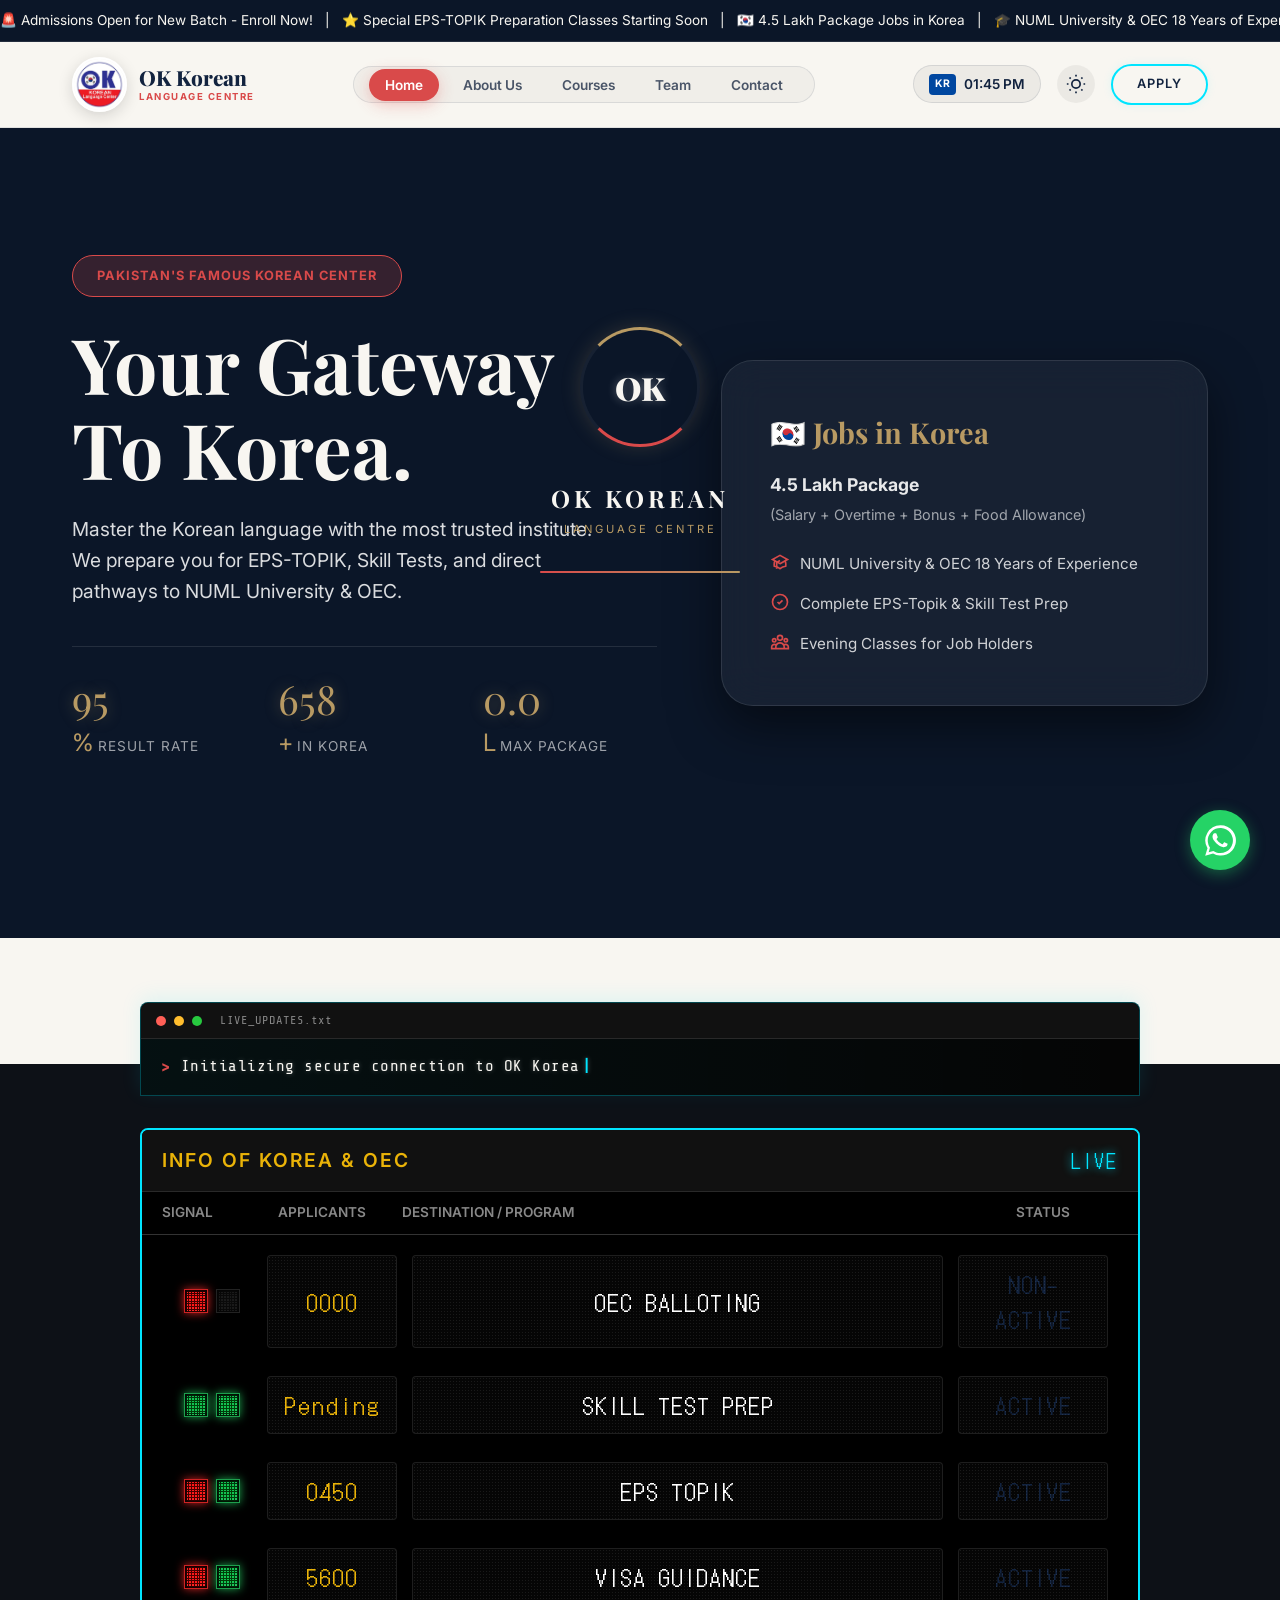
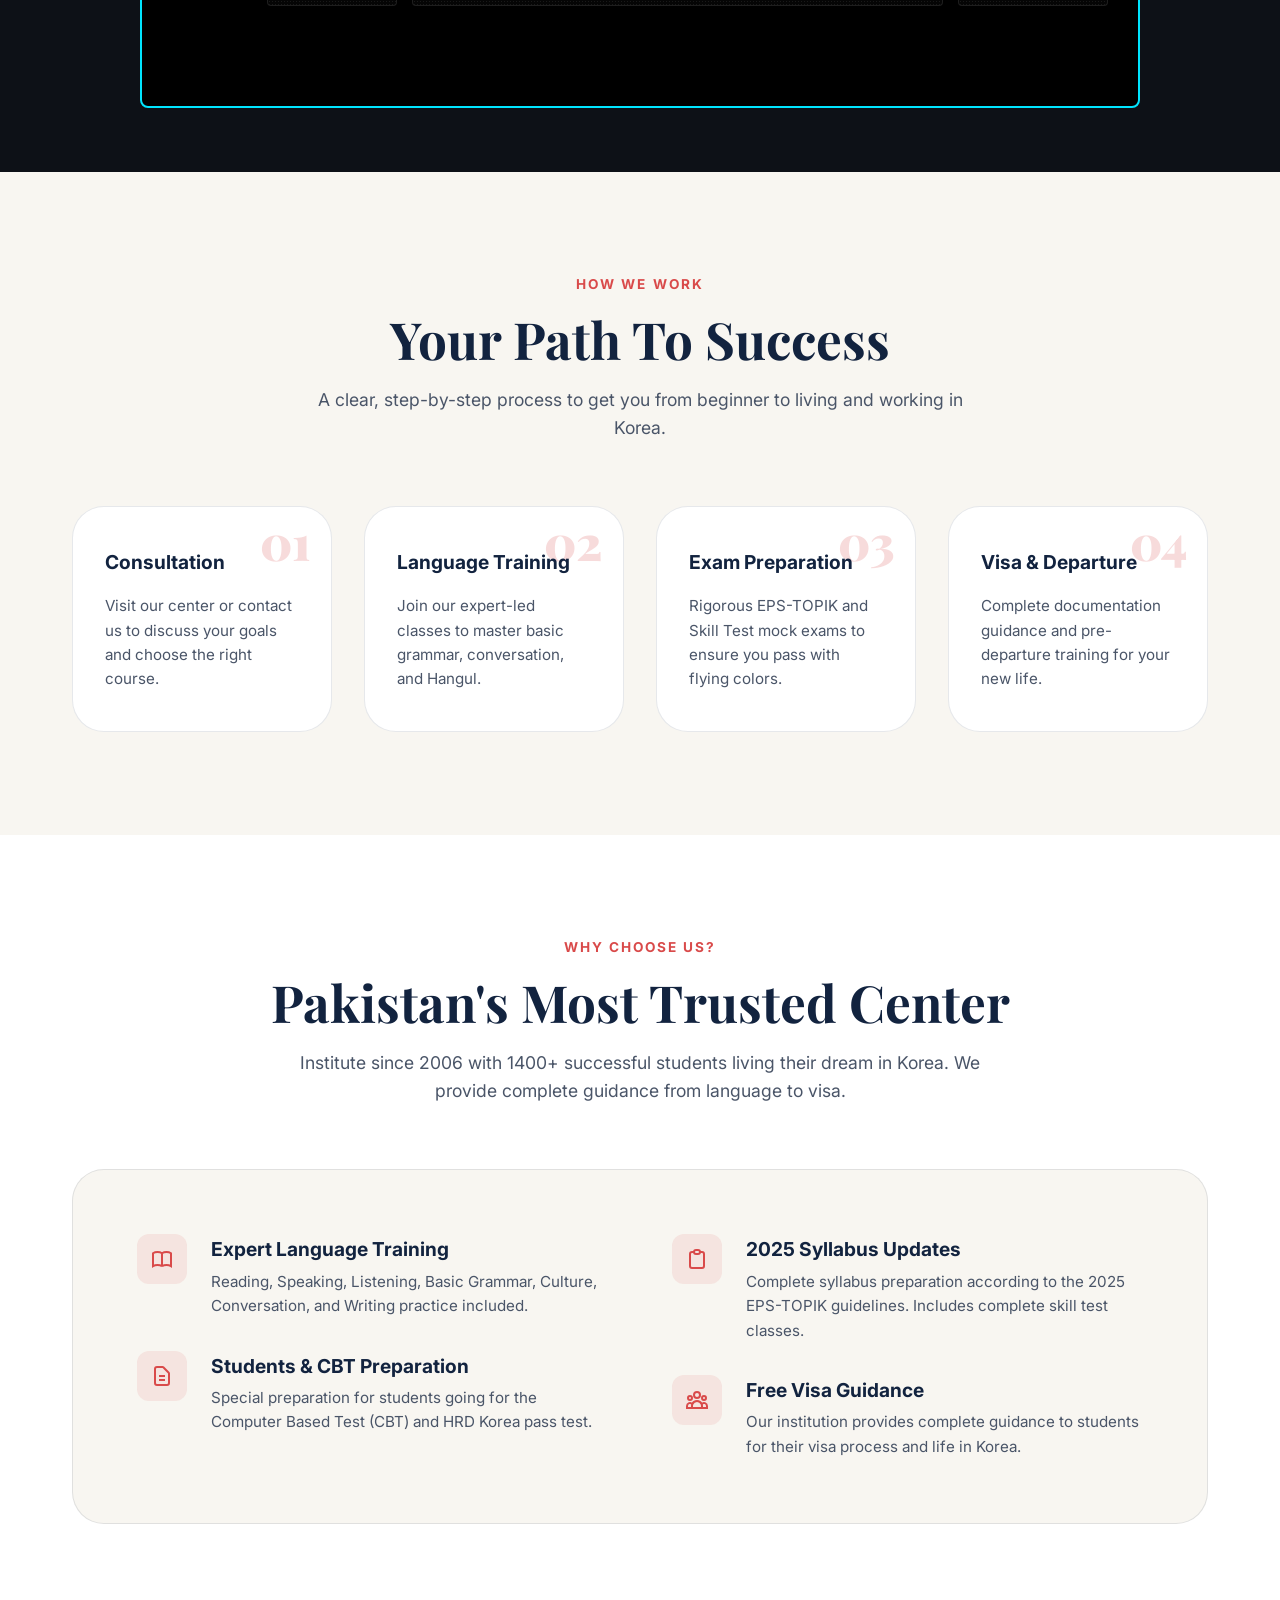
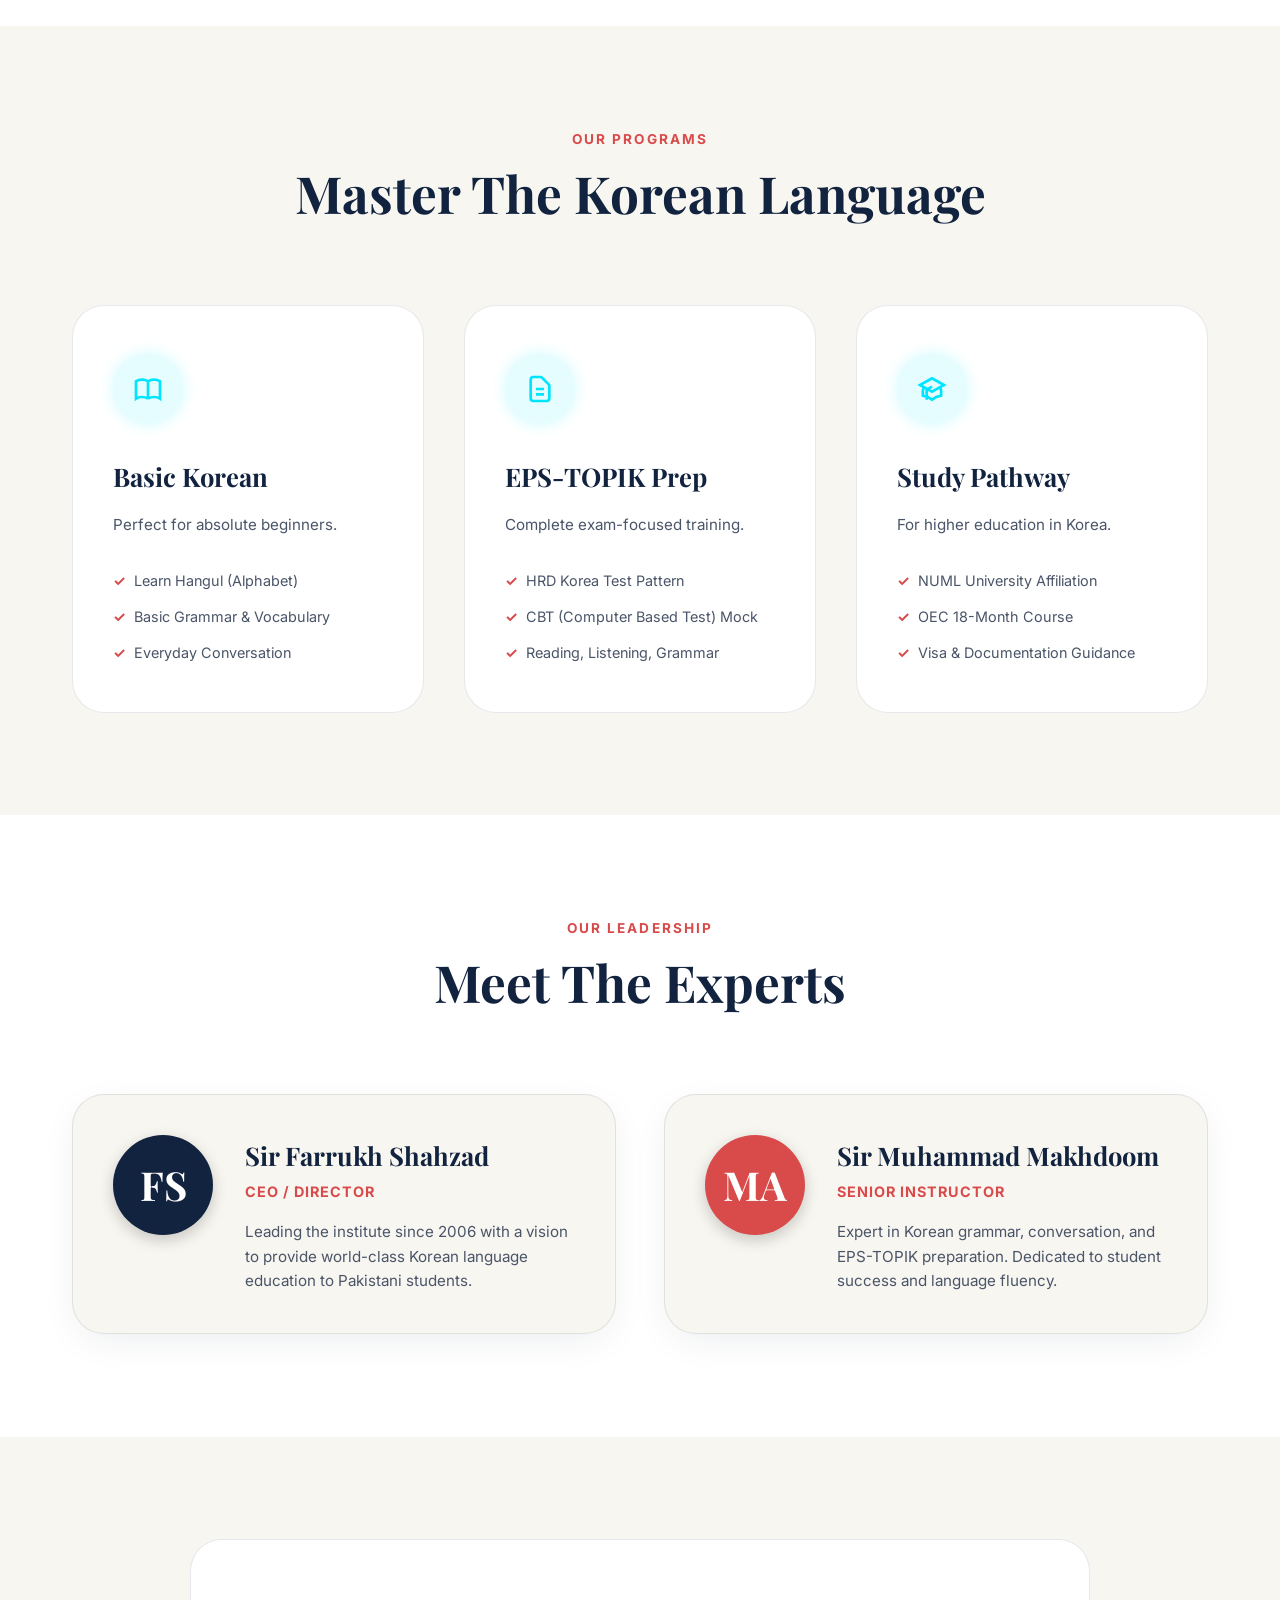
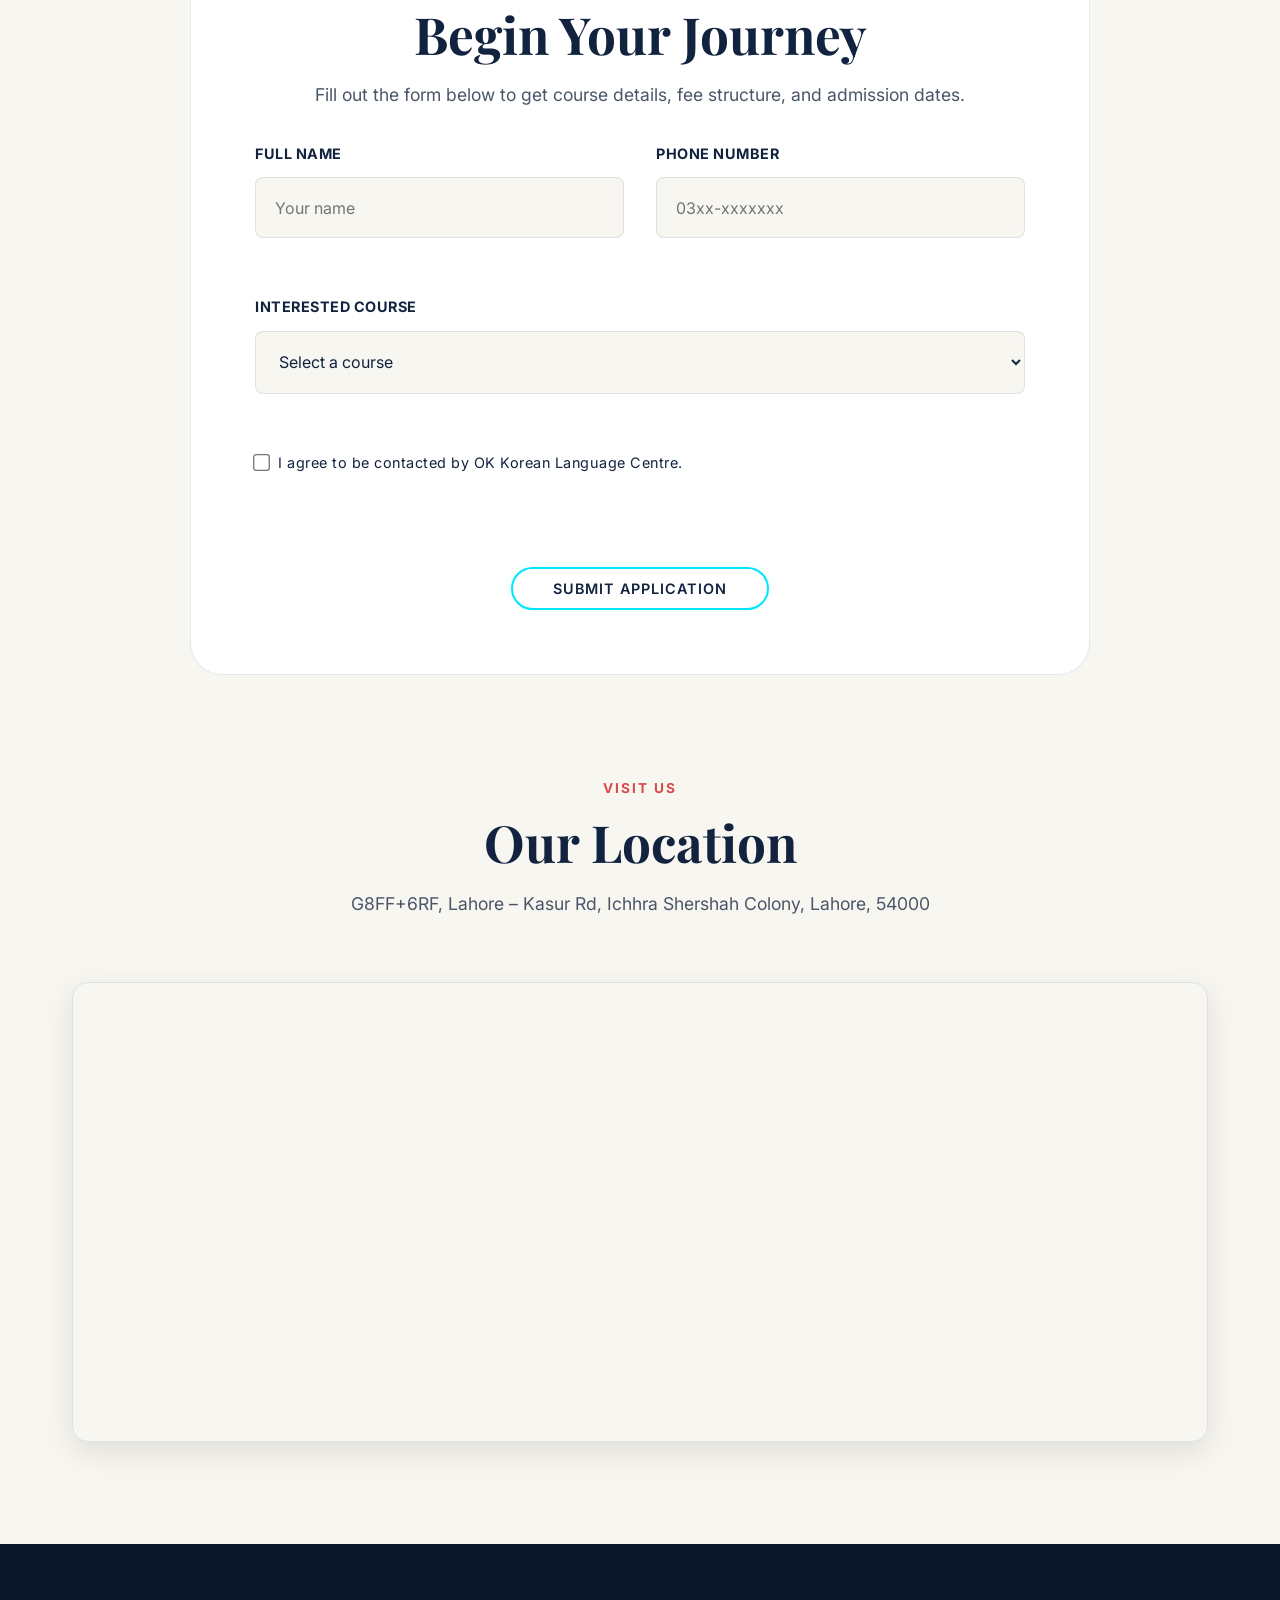
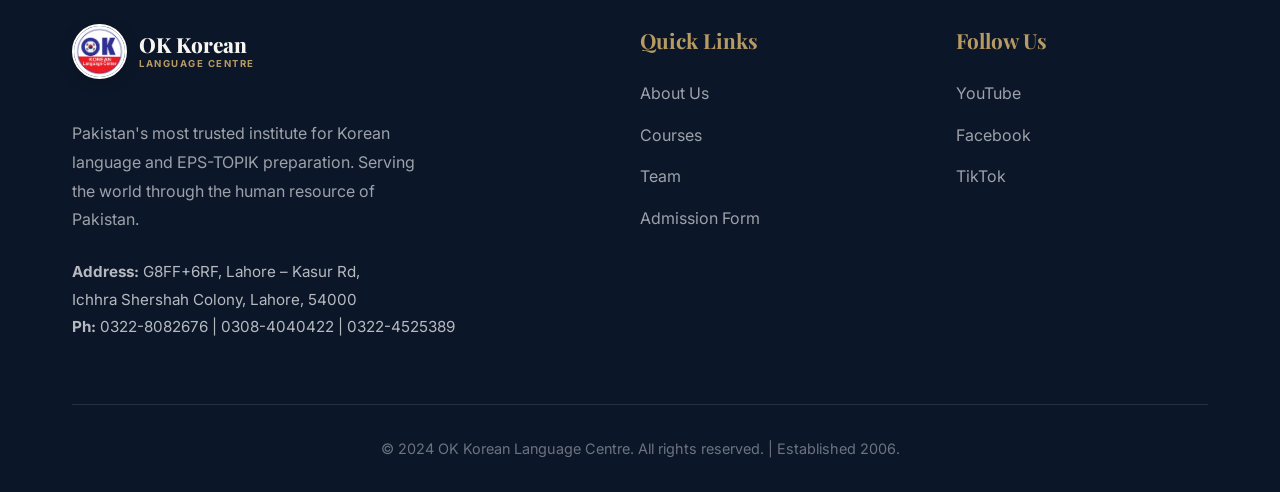
==== index.html @ dec1ce6c "Add files via upload" ====
<!DOCTYPE html>
<html lang="en" data-theme="light">
<head>
<!-- Google tag (gtag.js) -->
<script async src="https://www.googletagmanager.com/gtag/js?id=G-Z26WNBM3F0"></script>
<script>
  window.dataLayer = window.dataLayer || [];
  function gtag(){dataLayer.push(arguments);}
  gtag('js', new Date());

  gtag('config', 'G-Z26WNBM3F0');
</script>

    <meta name="viewport" content="width=device-width, initial-scale=1.0">
    <title>OK Korean Language Centre | Pakistan's Famous Korean Language Center</title>
    
    <!-- Favicon -->
    <link rel="icon" type="image/png" href="logo - Copy.png">
    
    <link rel="preconnect" href="https://fonts.googleapis.com">
    <link rel="preconnect" href="https://fonts.gstatic.com" crossorigin>
    <link href="https://fonts.googleapis.com/css2?family=Playfair+Display:ital,wght@0,400;0,600;0,700;1,400&family=Inter:wght@300;400;500;600;800&family=Share+Tech+Mono&family=DotGothic16&display=swap" rel="stylesheet">
    <link rel="stylesheet" href="style.css">
    
    <!-- Custom CSS for the Airport Board & Typewriter -->
    <style>
        /* =========================================
           RGB COLOR CHANGING BORDER ANIMATION
           ========================================= */
        @keyframes rgbBorder {
            0% { border-color: #ff2a2a; box-shadow: 0 0 15px rgba(255, 42, 42, 0.4), inset 0 0 15px rgba(255, 42, 42, 0.1); }
            33% { border-color: #00e5ff; box-shadow: 0 0 15px rgba(0, 229, 255, 0.4), inset 0 0 15px rgba(0, 229, 255, 0.1); }
            66% { border-color: #22c55e; box-shadow: 0 0 15px rgba(34, 197, 94, 0.4), inset 0 0 15px rgba(34, 197, 94, 0.1); }
            100% { border-color: #ff2a2a; box-shadow: 0 0 15px rgba(255, 42, 42, 0.4), inset 0 0 15px rgba(255, 42, 42, 0.1); }
        }

        .airport-board-wrapper {
            background-color: #0d1117;
            padding: 4rem 1rem; 
            display: flex;
            justify-content: center;
            align-items: center;
        }

        .status-board {
            background: #000000; 
            border: 2px solid #00e5ff; 
            animation: rgbBorder 4s linear infinite; 
            border-radius: 8px;
            width: 100%;
            max-width: 1000px; 
            overflow: hidden;
            position: relative;
            padding-bottom: 10px;
        }

        .board-header {
            background: #111;
            padding: 15px 20px;
            border-bottom: 1px solid rgba(255, 255, 255, 0.1);
            display: flex;
            justify-content: space-between;
            align-items: center;
            font-family: 'Inter', sans-serif;
            color: #ccc;
            letter-spacing: 2px;
            text-transform: uppercase;
        }

        .board-header h1 {
            font-size: 1.2rem;
            margin: 0;
            font-weight: 600;
            color: #eab308;
        }

        .dot-matrix-header {
            font-family: 'DotGothic16', sans-serif;
            font-size: 1.2rem;
            color: var(--neon-blue);
            text-shadow: 0 0 8px var(--neon-blue);
        }

        /* Columns Layout */
        .board-grid, .data-row {
            display: grid;
            grid-template-columns: 80px 130px 1fr 150px;
            gap: 15px;
            padding: 10px 20px;
            align-items: center;
        }

        .board-grid {
            color: #888;
            font-family: 'Inter', sans-serif;
            font-size: 0.85rem;
            font-weight: 600;
            text-transform: uppercase;
            border-bottom: 1px solid rgba(255, 255, 255, 0.2);
            padding-bottom: 10px;
            padding-top: 10px;
        }

        .board-grid div:nth-child(2), .board-grid div:nth-child(4) {
            text-align: center; 
        }

        .board-body {
            display: flex;
            flex-direction: column;
            gap: 8px;
            padding-top: 10px;
            padding-bottom: 80px; 
        }

        .data-row {
            font-family: 'DotGothic16', sans-serif;
            font-size: 1.4rem;
            margin: 0 10px;
        }

        .box {
            background-color: #050505; 
            border: 1px solid rgba(255, 255, 255, 0.1);
            border-radius: 4px;
            padding: 10px 12px;
            height: 100%;
            display: flex;
            align-items: center;
            justify-content: center; 
            position: relative;
            overflow: hidden;
            transition: all 0.3s ease;
        }

        .box:hover {
            border-color: rgba(255, 255, 255, 0.4);
        }

        .box::before {
            content: '';
            position: absolute;
            top: 0; left: 0; right: 0; bottom: 0;
            background-image: radial-gradient(circle, rgba(255,255,255,0.08) 1px, transparent 1px);
            background-size: 3px 3px;
            pointer-events: none;
            z-index: 1;
        }

        .number-col { color: #eab308; letter-spacing: 2px; z-index: 2; text-align: center; }
        .dest-col { color: #ffffff; letter-spacing: 1px; z-index: 2; white-space: nowrap; text-align: center; }
        .status-col { letter-spacing: 1px; z-index: 2; text-align: center; }

        /* UPDATED: FONT NORMAL, NO SHADOW */
        .status-active { 
            animation: activeColorCycle 3s infinite; 
            text-shadow: none !important; /* Blur khatam */
            font-weight: 400 !important; /* Non-bold */
        }
        .status-non-active { 
            animation: nonActiveColorCycle 3s infinite; 
            text-shadow: none !important; /* Blur khatam */
            font-weight: 400 !important; /* Non-bold */
        }

        @keyframes activeColorCycle {
            0%, 100% { color: #eab308; } /* Yellow */
            50% { color: #22c55e; }      /* Green */
        }

        @keyframes nonActiveColorCycle {
            0%, 100% { color: #ef4444; } /* Red */
            50% { color: #ffffff; }      /* White */
        }
        /* ========================================= */

        /* =========================================
           UPDATED: 12x12 SQUARE FAST LED
           ========================================= */
        .led-indicator {
            display: flex;
            gap: 8px; 
            align-items: center;
            justify-content: center; 
        }

        .matrix-led {
            width: 24px; /* Chota Size */
            height: 24px;
            border-radius: 0px; /* Perfect Square */
            background-color: #0a0a0a;
            border: 1px solid #222;
            
            /* 12x12 Grid */
            display: grid;
            grid-template-columns: repeat(12, 1fr);
            grid-template-rows: repeat(12, 1fr);
            
            padding: 2px; /* Kam padding taake dots fit hon */
            gap: 1px;     /* Bareek gap */
            
            box-shadow: inset 0 0 5px rgba(0,0,0,1);
            position: relative;
            overflow: hidden;
        }

        /* Dots Base */
        .matrix-led .dot {
            width: 100%;
            height: 100%;
            border-radius: 0px; /* Square Dots */
            background-color: #111;
            transition: background-color 0.3s ease, box-shadow 0.3s ease;
        }

        /* Red Glow - Border Hamesha Solid Rahega */
        .matrix-led.red-glow .dot {
            background-color: #ff2a2a;
            animation: dotSquare 3s infinite steps(1);
        }
        .matrix-led.red-glow {
            border-color: rgba(255,42,42,0.8) !important;
            box-shadow: inset 0 0 3px rgba(0,0,0,1), 0 0 10px rgba(255,42,42,0.8) !important;
        }

        /* Green Glow - Border Hamesha Solid Rahega */
        .matrix-led.green-glow .dot {
            background-color: #22c55e;
            animation: dotSquare 3s infinite steps(1);
        }
        .matrix-led.green-glow {
            border-color: rgba(34,197,94,0.8) !important;
            box-shadow: inset 0 0 3px rgba(0,0,0,1), 0 0 10px rgba(34,197,94,0.8) !important;
        }

        /* Off State */
        .matrix-led.off .dot {
            background-color: #1a1a1a;
        }
        .matrix-led.off {
            border-color: #222;
            box-shadow: inset 0 0 5px rgba(0,0,0,1);
        }

        /* =========================================
           NEW ANIMATIONS FOR SPECIFIC ROWS
           ========================================= */

        /* 1. Dono LEDs Fade In/Out (Skill Test) - Slow Speed */
        .led-fade-both .matrix-led .dot {
            animation: fadeDotOnly 2.5s infinite ease-in-out; 
        }

        @keyframes fadeDotOnly {
            0%, 100% { background-color: #22c55e; box-shadow: 0 0 4px #22c55e; opacity: 1; }
            50% { background-color: #111; box-shadow: none; opacity: 0.1; } 
        }

        /* 2. Left Red, Right Green Alternate (EPS & Visa) - Slow Speed */
        .led-alternate-red-green .matrix-led:nth-child(1) .dot {
            animation: alternateDotRedOnly 5s infinite; 
        }

        .led-alternate-red-green .matrix-led:nth-child(2) .dot {
            animation: alternateDotGreenOnly 5s infinite 2s; 
        }

        /* Keyframes for Dots Only */
        @keyframes alternateDotRedOnly {
            0%, 49% { background-color: #ff2a2a; box-shadow: 0 0 4px #ff2a2a; opacity: 1; }
            50%, 100% { background-color: #111; box-shadow: none; opacity: 0.1; }
        }

        @keyframes alternateDotGreenOnly {
            0%, 49% { background-color: #22c55e; box-shadow: 0 0 4px #22c55e; opacity: 1; }
            50%, 100% { background-color: #111; box-shadow: none; opacity: 0.1; }
        }

        /* Keyframes for standard blink */
        @keyframes dotSquare {
            0%, 100% { opacity: 1; }
            50% { opacity: 0.1; }
        }

        /* =========================================
           NEW: TYPEWRITER NOTICE BOARD STYLES (FIXED CURSOR)
           ========================================= */
        .typewriter-notice-wrapper {
            max-width: 1000px;
            margin: 0 auto;
            margin-top: 4rem; 
            margin-bottom: -2rem; 
            background: #050505;
            border: 1px solid rgba(0, 229, 255, 0.3);
            border-radius: 8px 8px 0 0;
            box-shadow: 0 -5px 20px rgba(0, 229, 255, 0.1);
            font-family: 'Share Tech Mono', monospace;
            position: relative;
            z-index: 11;
            width: 90%; 
        }

        .terminal-header {
            background: #111;
            padding: 8px 15px;
            border-bottom: 1px solid rgba(255, 255, 255, 0.1);
            display: flex;
            align-items: center;
            gap: 8px;
            border-radius: 8px 8px 0 0;
        }

        .dot {
            width: 10px; height: 10px;
            border-radius: 50%;
        }
        .dot.red { background: #ff5f56; }
        .dot.yellow { background: #ffbd2e; }
        .dot.green { background: #27c93f; }

        .terminal-title {
            color: #888;
            font-size: 0.75rem;
            margin-left: 10px;
            letter-spacing: 1px;
        }

        .terminal-body {
            padding: 15px 20px;
            color: var(--neon-blue);
            font-size: 1rem;
            letter-spacing: 0.5px; 
            display: flex;
            align-items: flex-start; 
            min-height: 55px; 
            background: linear-gradient(90deg, rgba(0, 229, 255, 0.05) 0%, transparent 100%);
            line-height: 1.5; 
        }

        .prompt {
            color: var(--accent);
            margin-right: 10px;
            font-weight: bold;
            margin-top: 2px;
        }

        #typewriter-text {
            color: var(--ivory);
            text-shadow: 0 0 5px rgba(255,255,255,0.3);
            word-wrap: break-word; 
            flex: 1; 
        }

        /* UPDATED: Cursor ko text ke sath inline rakhne ke liye */
        .cursor {
            display: inline-block;
            color: var(--neon-blue);
            font-weight: bold;
            margin-left: 2px;
            vertical-align: bottom;
            animation: blinkCursor 1s infinite;
        }

        @keyframes blinkCursor {
            0%, 100% { opacity: 1; }
            50% { opacity: 0; }
        }

        /* =========================================
           PERFECT RESPONSIVE ALIGNMENT
           ========================================= */
        @media (max-width: 768px) {
            .board-grid, .data-row {
                grid-template-columns: 50px 90px 1fr 90px;
                gap: 6px;
                padding: 8px 10px;
            }

            .box { padding: 8px 6px; }
            .data-row { font-size: 1rem; }
            .dest-col { white-space: normal; font-size: 0.9rem; }
            .status-col { font-size: 0.85rem; }
            .board-header h1 { font-size: 1rem; }
            .dot-matrix-header { font-size: 0.9rem; }
            .board-body { padding-bottom: 100px; }
            
            .typewriter-notice-wrapper {
                width: 95%;
                margin: 2rem auto -1rem auto;
            }
            .terminal-body {
                font-size: 0.8rem; 
                padding: 12px 15px;
                letter-spacing: 0px; 
            }
            .prompt { margin-right: 5px; }
            .terminal-title { font-size: 0.65rem; }
            
            .matrix-led {
                width: 18px; 
                height: 18px;
                padding: 1px;
            }
        }
    </style>
</head>
<body>
    
    <!-- PRE-LOADER -->
    <div id="preloader">
        <div class="loader-box">
            <div class="ring-wrapper">
                <div class="ring"></div>
                <div class="center-logo">OK</div>
            </div>
            <h2 class="loader-title">OK KOREAN</h2>
            <p class="loader-subtitle">LANGUAGE CENTRE</p>
            <div class="progress-bar-container">
                <div class="progress-bar-fill"></div>
            </div>
        </div>
    </div>
    
    <!-- WHATSAPP BUTTON -->
    <a href="https://wa.me/923224525389" class="whatsapp-float" target="_blank" aria-label="Chat on WhatsApp">
        <svg viewBox="0 0 32 32" width="35" height="35" fill="white"><path d="M16 2a13.9 13.9 0 0 0-11.9 21L2 30l7.2-2.1A13.9 13.9 0 1 0 16 2zm0 25.5c-2.2 0-4.3-.6-6.1-1.7l-.4-.3-4.3 1.2 1.2-4.2-.3-.4a11.5 11.5 0 1 1 9.9 5.4zm6.3-8.6c-.3-.2-2-1-2.3-1.1-.3-.1-.6-.2-.8.1-.2.3-.9 1.2-1.1 1.4-.2.2-.4.3-.7.1a9.9 9.9 0 0 1-4.9-4.3c-.2-.3 0-.5.1-.7l.5-.6c.2-.2.2-.3.3-.6.1-.2 0-.5 0-.6-.1-.2-.8-2-1.1-2.7-.3-.7-.6-.6-.8-.6h-.7c-.2 0-.6.1-.9.4-.3.3-1.2 1.2-1.2 2.9 0 1.7 1.2 3.3 1.4 3.5.2.2 2.4 3.7 5.8 5.1 3.4 1.4 3.4.9 4.1.8.6-.1 2-.8 2.2-1.6.3-.8.3-1.4.2-1.6-.1-.2-.3-.3-.6-.4z"/></svg>
    </a>

    <!-- TOP BAR -->
    <div class="announcement-bar">
        <div class="marquee-container">
            <div class="marquee-content">
                🚨 Admissions Open for New Batch - Enroll Now! &nbsp; | &nbsp; ⭐ Special EPS-TOPIK Preparation Classes Starting Soon &nbsp; | &nbsp; 🇰🇷 4.5 Lakh Package Jobs in Korea &nbsp; | &nbsp; 🎓 NUML University & OEC 18 Years of Experience.
            </div>
        </div>
    </div>

    <!-- HEADER -->
    <header class="site-header">
        <div class="container header-inner">
            
            <!-- Logo -->
            <a href="#home" class="logo">
                <!-- Yahan logo ka naam change kiya gaya hai -->
                <img src="logo - Copy.png" alt="OK Korean Logo" class="custom-logo-img" onerror="this.src='https://via.placeholder.com/60?text=OK'">
                <div class="logo-text-wrapper">
                    <span class="logo-title">OK Korean</span>
                    <span class="logo-subtitle">LANGUAGE CENTRE</span>
                </div>
            </a>
            
            <!-- Desktop Menu -->
            <nav class="desktop-nav">
                <ul class="nav-links">
                    <li><a href="#home" class="nav-link active">Home</a></li>
                    <li><a href="#about" class="nav-link">About Us</a></li>
                    <li><a href="#courses" class="nav-link">Courses</a></li>
                    <li><a href="#team" class="nav-link">Team</a></li>
                    <li><a href="#contact" class="nav-link">Contact</a></li>
                </ul>
            </nav>

            <!-- Header Actions -->
            <div class="header-actions">
                <div class="live-time-widget">
                    <div id="time-display" class="time-display"></div>
                </div>
                <button class="theme-toggle" id="themeToggle" aria-label="Toggle Theme">
                    <svg class="sun-icon" width="20" height="20" viewBox="0 0 24 24" fill="none" stroke="currentColor" stroke-width="2"><circle cx="12" cy="12" r="5"/><path d="M12 1v2M12 21v2M4.22 4.22l1.42 1.42M18.36 18.36l1.42 1.42M1 12h2M21 12h2M4.22 19.78l1.42-1.42M18.36 5.64l1.42-1.42"/></svg>
                    <svg class="moon-icon" width="20" height="20" viewBox="0 0 24 24" fill="none" stroke="currentColor" stroke-width="2"><path d="M21 12.79A9 9 0 1 1 11.21 3 7 7 0 0 0 21 12.79z"/></svg>
                </button>
                <a href="#contact" class="btn btn-neon apply-btn-header">Apply</a>
                <button class="mobile-menu-btn" id="mobileMenuBtn">
                    <span></span><span></span><span></span>
                </button>
            </div>
        </div>
    </header>

    <!-- MOBILE MENU -->
    <div class="mobile-nav-overlay" id="mobileNav">
        <a href="#home">Home</a>
        <a href="#about">About Us</a>
        <a href="#courses">Courses</a>
        <a href="#team">Team</a>
        <a href="#contact">Contact</a>
    </div>

    <!-- 1. HERO SECTION -->
    <section class="hero" id="home">
        <div class="hero-bg" id="heroParallax">
            <img src="https://images.unsplash.com/photo-1517154421773-0529f29ea451?q=80&w=2070&auto=format&fit=crop" alt="Korea" class="hero-img">
        </div>
        <div class="hero-overlay"></div>
        
        <div class="container hero-content">
            <div class="hero-grid">
                <div class="reveal-up">
                    <span class="hero-badge">Pakistan's Famous Korean Center</span>
                    <h1 class="hero-title">Your Gateway To Korea.</h1>
                    <p class="hero-subtitle">Master the Korean language with the most trusted institute. We prepare you for EPS-TOPIK, Skill Tests, and direct pathways to NUML University & OEC.</p>
                    
                    <div class="hero-stats">
                        <div class="hero-stat-item">
                            <span class="hero-stat-num" data-target="95">0</span><span style="font-size: 1.5rem; color: var(--gold);">%</span>
                            <span class="hero-stat-label">Result Rate</span>
                        </div>
                        <div class="hero-stat-item">
                            <span class="hero-stat-num" data-target="1400">0</span><span style="font-size: 1.5rem; color: var(--gold);">+</span>
                            <span class="hero-stat-label">In Korea</span>
                        </div>
                        <div class="hero-stat-item">
                            <span class="hero-stat-num" data-target="4.5">0</span><span style="font-size: 1.5rem; color: var(--gold);">L</span>
                            <span class="hero-stat-label">Max Package</span>
                        </div>
                    </div>
                </div>

                <div class="hero-card reveal-up" style="transition-delay: 0.2s;">
                    <h3>🇰🇷 Jobs in Korea</h3>
                    <p><strong>4.5 Lakh Package</strong><br><span style="font-size: 0.9rem; color: rgba(255,255,255,0.6);">(Salary + Overtime + Bonus + Food Allowance)</span></p>
                    
                    <ul>
                        <li><svg width="20" height="20" viewBox="0 0 24 24" fill="none" stroke="currentColor" stroke-width="2"><path d="M12 14l9-5-9-5-9 5 9 5zm0 0l6.16-3.422a12.083 12.083 0 01.665 6.479A11.952 11.952 0 0012 20.055a11.952 11.952 0 00-6.824-2.998 12.078 12.078 0 01.665-6.479L12 14zm-4 6v-7.5l4-2.222"/></svg> NUML University & OEC 18 Years of Experience</li>
                        <li><svg width="20" height="20" viewBox="0 0 24 24" fill="none" stroke="currentColor" stroke-width="2"><path d="M9 12l2 2 4-4m6 2a9 9 0 11-18 0 9 9 0 0118 0z"/></svg> Complete EPS-Topik & Skill Test Prep</li>
                        <li><svg width="20" height="20" viewBox="0 0 24 24" fill="none" stroke="currentColor" stroke-width="2"><path d="M17 20h5v-2a3 3 0 00-5.356-1.857M17 20H7m10 0v-2c0-.656-.126-1.283-.356-1.857M7 20H2v-2a3 3 0 015.356-1.857M7 20v-2c0-.656.126-1.283.356-1.857m0 0a5.002 5.002 0 019.288 0M15 7a3 3 0 11-6 0 3 3 0 016 0zm6 3a2 2 0 11-4 0 2 2 0 014 0zM7 10a2 2 0 11-4 0 2 2 0 014 0z"/></svg> Evening Classes for Job Holders</li>
                    </ul>
                </div>
            </div>
        </div>
    </section>

    <!-- 2. NEW SECTION: TYPEWRITER NOTICE BOARD -->
    <div class="typewriter-notice-wrapper">
        <div class="terminal-header">
            <span class="dot red"></span>
            <span class="dot yellow"></span>
            <span class="dot green"></span>
            <span class="terminal-title">LIVE_UPDATES.txt</span>
        </div>
        <div class="terminal-body">
            <span class="prompt">></span>
            <!-- Yahan HTML se cursor hata kar JS mein handle kiya hai taake text ke sath chale -->
            <span id="typewriter-text"></span>
        </div>
    </div>

    <!-- 3. NEW SECTION: DASHBOARD WITH TRUE CIRCULAR LEDS -->
    <div class="airport-board-wrapper">
        <div class="status-board">
            
            <!-- Header -->
            <div class="board-header">
                <h1>Info of KOREA & OEC</h1>
                <div class="dot-matrix-header">LIVE</div>
            </div>

            <!-- Columns -->
            <div class="board-grid">
                <div>Signal</div>
                <div>Applicants</div>
                <div>Destination / Program</div>
                <div>Status</div>
            </div>

            <!-- Data Rows -->
            <div class="board-body">
                
                <!-- Row 1: OEC (NON-ACTIVE) -->
                <div class="data-row">
                    <div class="led-indicator">
                        <div class="matrix-led red-glow"><div class="dot"></div></div>
                        <div class="matrix-led off"><div class="dot"></div></div>
                    </div>
                    <div class="box number-col">0000</div>
                    <div class="box dest-col">OEC BALLOTING</div>
                    <div class="box status-col status-non-active">NON-ACTIVE</div>
                </div>

                <!-- Row 2: SKILL TEST (ACTIVE - Dono Fade In/Out) -->
                <div class="data-row">
                    <div class="led-indicator led-fade-both">
                        <div class="matrix-led green-glow"><div class="dot"></div></div>
                        <div class="matrix-led green-glow"><div class="dot"></div></div>
                    </div>
                    <div class="box number-col">Pending</div>
                    <div class="box dest-col">SKILL TEST PREP</div>
                    <div class="box status-col status-active">ACTIVE</div>
                </div>

                <!-- Row 3: EPS TOPIK (ACTIVE - Left Red, Right Green Alternate) -->
                <div class="data-row">
                    <div class="led-indicator led-alternate-red-green">
                        <div class="matrix-led red-glow"><div class="dot"></div></div>
                        <div class="matrix-led green-glow"><div class="dot"></div></div>
                    </div>
                    <div class="box number-col">0450</div>
                    <div class="box dest-col">EPS TOPIK</div>
                    <div class="box status-col status-active">ACTIVE</div>
                </div>

                <!-- Row 4: VISA GUIDANCE (ACTIVE - Left Red, Right Green Alternate) -->
                <div class="data-row">
                    <div class="led-indicator led-alternate-red-green">
                        <div class="matrix-led red-glow"><div class="dot"></div></div>
                        <div class="matrix-led green-glow"><div class="dot"></div></div>
                    </div>
                    <div class="box number-col">5600</div>
                    <div class="box dest-col">VISA GUIDANCE</div>
                    <div class="box status-col status-active">ACTIVE</div>
                </div>

            </div>
        </div>
    </div>

    <!-- 4. NEW SECTION: OUR PROCESS -->
    <section class="section process-section" id="process">
        <div class="container">
            <div class="section-header reveal-up">
                <span class="section-label">How We Work</span>
                <h2 class="section-title">Your Path To Success</h2>
                <p class="section-desc">A clear, step-by-step process to get you from beginner to living and working in Korea.</p>
            </div>
            
            <div class="process-grid">
                <div class="process-step reveal-up">
                    <div class="step-num">01</div>
                    <h4>Consultation</h4>
                    <p>Visit our center or contact us to discuss your goals and choose the right course.</p>
                </div>
                <div class="process-step reveal-up" style="transition-delay: 0.1s;">
                    <div class="step-num">02</div>
                    <h4>Language Training</h4>
                    <p>Join our expert-led classes to master basic grammar, conversation, and Hangul.</p>
                </div>
                <div class="process-step reveal-up" style="transition-delay: 0.2s;">
                    <div class="step-num">03</div>
                    <h4>Exam Preparation</h4>
                    <p>Rigorous EPS-TOPIK and Skill Test mock exams to ensure you pass with flying colors.</p>
                </div>
                <div class="process-step reveal-up" style="transition-delay: 0.3s;">
                    <div class="step-num">04</div>
                    <h4>Visa & Departure</h4>
                    <p>Complete documentation guidance and pre-departure training for your new life.</p>
                </div>
            </div>
        </div>
    </section>

    <!-- 5. INFO SECTION (About Us) -->
    <section class="section flyer-section" id="about">
        <div class="container">
            <div class="section-header reveal-up">
                <span class="section-label">Why Choose Us?</span>
                <h2 class="section-title">Pakistan's Most Trusted Center</h2>
                <p class="section-desc">Institute since 2006 with 1400+ successful students living their dream in Korea. We provide complete guidance from language to visa.</p>
            </div>

            <div class="flyer-box reveal-up">
                <div class="flyer-grid">
                    <div>
                        <ul class="info-list">
                            <li>
                                <div class="info-list-icon"><svg width="24" height="24" viewBox="0 0 24 24" fill="none" stroke="currentColor" stroke-width="2"><path d="M12 6.253v13m0-13C10.832 5.477 9.246 5 7.5 5S4.168 5.477 3 6.253v13C4.168 18.477 5.754 18 7.5 18s3.332.477 4.5 1.253m0-13C13.168 5.477 14.754 5 16.5 5c1.747 0 3.332.477 4.5 1.253v13C19.832 18.477 18.247 18 16.5 18c-1.746 0-3.332.477-4.5 1.253"/></svg></div>
                                <div><h4>Expert Language Training</h4><p>Reading, Speaking, Listening, Basic Grammar, Culture, Conversation, and Writing practice included.</p></div>
                            </li>
                            <li>
                                <div class="info-list-icon"><svg width="24" height="24" viewBox="0 0 24 24" fill="none" stroke="currentColor" stroke-width="2"><path d="M9 12h6m-6 4h6m2 5H7a2 2 0 01-2-2V5a2 2 0 012-2h5.586a1 1 0 01.707.293l5.414 5.414a1 1 0 01.293.707V19a2 2 0 01-2 2z"/></svg></div>
                                <div><h4>Students & CBT Preparation</h4><p>Special preparation for students going for the Computer Based Test (CBT) and HRD Korea pass test.</p></div>
                            </li>
                        </ul>
                    </div>
                    <div>
                        <ul class="info-list">
                            <li>
                                <div class="info-list-icon"><svg width="24" height="24" viewBox="0 0 24 24" fill="none" stroke="currentColor" stroke-width="2"><path d="M9 5H7a2 2 0 00-2 2v12a2 2 0 002 2h10a2 2 0 002-2V7a2 2 0 00-2-2h-2M9 5a2 2 0 002 2h2a2 2 0 002-2M9 5a2 2 0 012-2h2a2 2 0 012 2"/></svg></div>
                                <div><h4>2025 Syllabus Updates</h4><p>Complete syllabus preparation according to the 2025 EPS-TOPIK guidelines. Includes complete skill test classes.</p></div>
                            </li>
                            <li>
                                <div class="info-list-icon"><svg width="24" height="24" viewBox="0 0 24 24" fill="none" stroke="currentColor" stroke-width="2"><path d="M17 20h5v-2a3 3 0 00-5.356-1.857M17 20H7m10 0v-2c0-.656-.126-1.283-.356-1.857M7 20H2v-2a3 3 0 015.356-1.857M7 20v-2c0-.656.126-1.283.356-1.857m0 0a5.002 5.002 0 019.288 0M15 7a3 3 0 11-6 0 3 3 0 016 0zm6 3a2 2 0 11-4 0 2 2 0 014 0zM7 10a2 2 0 11-4 0 2 2 0 014 0z"/></svg></div>
                                <div><h4>Free Visa Guidance</h4><p>Our institution provides complete guidance to students for their visa process and life in Korea.</p></div>
                            </li>
                        </ul>
                    </div>
                </div>
            </div>
        </div>
    </section>

    <!-- 6. COURSES SECTION -->
    <section class="section courses-section" id="courses">
        <div class="container">
            <div class="section-header reveal-up">
                <span class="section-label">Our Programs</span>
                <h2 class="section-title">Master The Korean Language</h2>
            </div>
            
            <div class="course-grid">
                <article class="course-card reveal-up">
                    <div class="course-icon"><svg width="32" height="32" viewBox="0 0 24 24" fill="none" stroke="currentColor" stroke-width="2"><path d="M12 6.253v13m0-13C10.832 5.477 9.246 5 7.5 5S4.168 5.477 3 6.253v13C4.168 18.477 5.754 18 7.5 18s3.332.477 4.5 1.253m0-13C13.168 5.477 14.754 5 16.5 5c1.747 0 3.332.477 4.5 1.253v13C19.832 18.477 18.247 18 16.5 18c-1.746 0-3.332.477-4.5 1.253"/></svg></div>
                    <h3>Basic Korean</h3>
                    <p>Perfect for absolute beginners.</p>
                    <ul><li>Learn Hangul (Alphabet)</li><li>Basic Grammar & Vocabulary</li><li>Everyday Conversation</li></ul>
                </article>
                
                <article class="course-card reveal-up" style="transition-delay: 0.1s;">
                    <div class="course-icon"><svg width="32" height="32" viewBox="0 0 24 24" fill="none" stroke="currentColor" stroke-width="2"><path d="M9 12h6m-6 4h6m2 5H7a2 2 0 01-2-2V5a2 2 0 012-2h5.586a1 1 0 01.707.293l5.414 5.414a1 1 0 01.293.707V19a2 2 0 01-2 2z"/></svg></div>
                    <h3>EPS-TOPIK Prep</h3>
                    <p>Complete exam-focused training.</p>
                    <ul><li>HRD Korea Test Pattern</li><li>CBT (Computer Based Test) Mock</li><li>Reading, Listening, Grammar</li></ul>
                </article>

                <article class="course-card reveal-up" style="transition-delay: 0.2s;">
                    <div class="course-icon"><svg width="32" height="32" viewBox="0 0 24 24" fill="none" stroke="currentColor" stroke-width="2"><path d="M12 14l9-5-9-5-9 5 9 5zm0 0l6.16-3.422a12.083 12.083 0 01.665 6.479A11.952 11.952 0 0012 20.055a11.952 11.952 0 00-6.824-2.998 12.078 12.078 0 01.665-6.479L12 14zm-4 6v-7.5l4-2.222"/></svg></div>
                    <h3>Study Pathway</h3>
                    <p>For higher education in Korea.</p>
                    <ul><li>NUML University Affiliation</li><li>OEC 18-Month Course</li><li>Visa & Documentation Guidance</li></ul>
                </article>
            </div>
        </div>
    </section>

    <!-- 7. TEAM SECTION -->
    <section class="section team-section" id="team">
        <div class="container">
            <div class="section-header reveal-up">
                <span class="section-label">Our Leadership</span>
                <h2 class="section-title">Meet The Experts</h2>
            </div>
            
            <div class="team-grid">
                <div class="team-card reveal-up">
                    <div class="team-avatar">FS</div>
                    <div class="team-info">
                        <h4>Sir Farrukh Shahzad</h4>
                        <span>CEO / Director</span>
                        <p>Leading the institute since 2006 with a vision to provide world-class Korean language education to Pakistani students.</p>
                    </div>
                </div>
                <div class="team-card reveal-up" style="transition-delay: 0.1s;">
                    <div class="team-avatar" style="background: var(--accent);">MA</div>
                    <div class="team-info">
                        <h4>Sir Muhammad Makhdoom</h4>
                        <span>Senior Instructor</span>
                        <p>Expert in Korean grammar, conversation, and EPS-TOPIK preparation. Dedicated to student success and language fluency.</p>
                    </div>
                </div>
            </div>
        </div>
    </section>

    <!-- 8. INQUIRY FORM -->
    <section class="section inquiry-section" id="contact">
        <div class="container">
            <div class="inquiry-box reveal-up">
                <div class="section-header" style="margin-bottom: 2rem;">
                    <h2 class="section-title">Begin Your Journey</h2>
                    <p class="section-desc">Fill out the form below to get course details, fee structure, and admission dates.</p>
                </div>
                
                <form id="inquiryForm" class="inquiry-form" novalidate>
                    <div class="form-group">
                        <label>Full Name</label>
                        <input type="text" id="name" required placeholder="Your name">
                        <span class="error-msg" id="nameError"></span>
                    </div>
                    
                    <div class="form-group">
                        <label>Phone Number</label>
                        <input type="tel" id="phone" required placeholder="03xx-xxxxxxx">
                        <span class="error-msg" id="phoneError"></span>
                    </div>
                    
                    <div class="form-group full-width">
                        <label>Interested Course</label>
                        <select id="course" required>
                            <option value="">Select a course</option>
                            <option value="basic">Basic Korean Language</option>
                            <option value="eps">EPS-TOPIK Preparation</option>
                            <option value="cbt">CBT Exam Practice</option>
                            <option value="university">NUML / OEC 18-Month Program</option>
                        </select>
                        <span class="error-msg" id="courseError"></span>
                    </div>
                    
                    <div class="form-group full-width" style="flex-direction: row; align-items: center; gap: 10px;">
                        <input type="checkbox" id="consent" required style="width: auto; transform: scale(1.3);">
                        <label for="consent" style="font-weight: normal; text-transform: none;">I agree to be contacted by OK Korean Language Centre.</label>
                    </div>
                    <span class="error-msg" id="consentError" style="margin-top: -10px; margin-bottom: 10px;"></span>
                    
                    <div class="form-group full-width" style="align-items: center; margin-top: 1rem;">
                        <button type="submit" class="btn btn-neon submit-btn">Submit Application</button>
                    </div>
                </form>
                
                <div class="form-success" id="formSuccess">
                    <svg viewBox="0 0 24 24" width="60" height="60" fill="none" stroke="currentColor" stroke-width="2" style="color: #2ecc71; margin: 0 auto 1rem;"><path d="M22 11.08V12a10 10 0 1 1-5.93-9.14"/><polyline points="22 4 12 14.01 9 11.01"/></svg>
                    <h3>Application Received!</h3>
                    <p>Our team will contact you shortly. For urgent inquiries, call us at <strong>0322-4525389</strong>.</p>
                </div>
            </div>
        </div>
    </section>

    <!-- 9. MAP SECTION -->
    <section class="section map-section" id="location" style="padding-top: 0;">
        <div class="container">
            <div class="section-header reveal-up">
                <span class="section-label">Visit Us</span>
                <h2 class="section-title">Our Location</h2>
                <p class="section-desc">G8FF+6RF, Lahore – Kasur Rd, Ichhra Shershah Colony, Lahore, 54000</p>
            </div>
            <!-- Google Map Embed -->
            <div class="map-container reveal-up" style="border-radius: 16px; overflow: hidden; box-shadow: 0 10px 30px rgba(0,0,0,0.1); border: 1px solid var(--border-color);">
                <iframe src="https://www.google.com/maps/embed?pb=!1m18!1m12!1m3!1d3402.6215172536144!2d74.3195754!3d31.532715999999998!2m3!1f0!2f0!3f0!3m2!1i1024!2i768!4f13.1!3m3!1m2!1s0x3919046e2bd6d9eb%3A0xc6d7b70cf8e2f7b2!2sIchhra%20Shershah%20Colony%2C%20Lahore%2C%20Punjab%2C%20Pakistan!5e0!3m2!1sen!2s!4v1700000000000!5m2!1sen!2s" width="100%" height="450" style="border:0;" allowfullscreen="" loading="lazy" referrerpolicy="no-referrer-when-downgrade"></iframe>
            </div>
        </div>
    </section>

    <!-- FOOTER -->
    <footer class="site-footer">
        <div class="container">
            <div class="footer-grid">
                <div>
                    <a href="#" class="logo" style="color: var(--ivory); margin-bottom: 1rem; display: inline-flex;">
                        <!-- Yahan footer logo ka naam change kiya gaya hai -->
                        <img src="logo - Copy.png" alt="OK Korean Logo" class="custom-logo-img" onerror="this.src='https://via.placeholder.com/60?text=OK'">
                        <div class="logo-text-wrapper">
                            <span class="logo-title" style="color: var(--ivory);">OK Korean</span>
                            <span class="logo-subtitle" style="color: var(--gold);">LANGUAGE CENTRE</span>
                        </div>
                    </a>
                    <p class="footer-desc">Pakistan's most trusted institute for Korean language and EPS-TOPIK preparation. Serving the world through the human resource of Pakistan.</p>
                    <p style="margin-top: 1.5rem; color: rgba(255,255,255,0.7); font-size: 0.95rem; line-height: 1.8;">
                        <strong>Address:</strong> G8FF+6RF, Lahore – Kasur Rd, <br>Ichhra Shershah Colony, Lahore, 54000<br>
                        <strong>Ph:</strong> 0322-8082676 | 0308-4040422 | 0322-4525389
                    </p>
                </div>
                <div class="footer-links">
                    <h4>Quick Links</h4>
                    <ul>
                        <li><a href="#about">About Us</a></li>
                        <li><a href="#courses">Courses</a></li>
                        <li><a href="#team">Team</a></li>
                        <li><a href="#contact">Admission Form</a></li>
                    </ul>
                </div>
                <div class="footer-links">
                    <h4>Follow Us</h4>
                    <ul>
                        <li><a href="https://www.youtube.com/@okkoreanlanguagecenter" target="_blank">YouTube</a></li>
                        <li><a href="https://www.facebook.com/OKKoreanLanguageCenter/" target="_blank">Facebook</a></li>
                        <li><a href="https://tiktok.com/@okkoreanlanguagecenter?_t=8lCv0nJ2JHe&_r=1" target="_blank">TikTok</a></li>
                    </ul>
                </div>
            </div>
            <div class="footer-bottom">
                <p>&copy; 2024 OK Korean Language Centre. All rights reserved. | Established 2006.</p>
            </div>
        </div>
    </footer>

    <script src="script.js"></script>
</body>
</html>
---- style.css ----
/* =========================================
   DESIGN TOKENS & VARIABLES
   ========================================= */
:root {
    --navy: #12233F;
    --navy-deep: #0B1628;
    --ivory: #F8F6F1;
    --vermilion: #D94A4A;
    --gold: #B89A63;
    
    --neon-red: #ff2a2a;
    --neon-blue: #00e5ff;

    --bg-primary: var(--ivory);
    --bg-secondary: #ffffff;
    --text-primary: var(--navy);
    --text-secondary: #4a5568;
    --accent: var(--vermilion);
    --border-color: rgba(18, 35, 63, 0.1);
    
    --font-heading: 'Playfair Display', serif;
    --font-body: 'Inter', sans-serif;
    
    --fs-h1: clamp(3rem, 6vw, 5.5rem);
    --fs-h2: clamp(2.2rem, 4vw, 3.5rem);
    
    --container: 1200px;
    --section-pad: clamp(4rem, 8vw, 8rem);
    
    --radius: 16px;
    --radius-lg: 32px;
    --transition: 0.4s cubic-bezier(0.25, 1, 0.5, 1);
    --shadow: 0 10px 40px -10px rgba(18, 35, 63, 0.1);
}

[data-theme="dark"] {
    --bg-primary: var(--navy-deep);
    --bg-secondary: var(--navy);
    --text-primary: var(--ivory);
    --text-secondary: rgba(248, 246, 241, 0.8);
    --border-color: rgba(248, 246, 241, 0.1);
    --shadow: 0 10px 40px -10px rgba(0, 0, 0, 0.5);
}

/* =========================================
   PRE-LOADER
   ========================================= */
#preloader {
    position: fixed; top: 0; left: 0; width: 100%; height: 100vh;
    background-color: var(--navy-deep); z-index: 9999;
    display: flex; justify-content: center; align-items: center;
    transition: opacity 0.8s ease, visibility 0.8s ease;
}
#preloader.fade-out { opacity: 0; visibility: hidden; }
.loader-box { text-align: center; display: flex; flex-direction: column; align-items: center; }
.ring-wrapper { position: relative; width: 120px; height: 120px; display: flex; justify-content: center; align-items: center; margin-bottom: 2rem; }
.ring { position: absolute; width: 100%; height: 100%; border-radius: 50%; border: 3px solid rgba(255, 255, 255, 0.05); border-top-color: var(--gold); border-bottom-color: var(--accent); animation: spinRing 1.5s linear infinite; box-shadow: 0 0 20px rgba(184, 154, 99, 0.2); }
@keyframes spinRing { 0% { transform: rotate(0deg); } 100% { transform: rotate(360deg); } }
.center-logo { position: absolute; font-family: var(--font-heading); font-size: 2rem; font-weight: 900; color: var(--ivory); text-shadow: 0 0 10px rgba(255, 255, 255, 0.3); animation: pulseLogo 2s infinite alternate; }
@keyframes pulseLogo { 0% { transform: scale(0.95); opacity: 0.8; } 100% { transform: scale(1.05); opacity: 1; } }
.loader-title { font-family: var(--font-heading); font-size: 1.5rem; color: var(--ivory); letter-spacing: 4px; margin-bottom: 0.2rem; }
.loader-subtitle { font-family: var(--font-body); font-size: 0.7rem; color: var(--gold); letter-spacing: 3px; text-transform: uppercase; margin-bottom: 2rem; }
.progress-bar-container { width: 200px; height: 2px; background: rgba(255, 255, 255, 0.1); border-radius: 2px; overflow: hidden; position: relative; }
.progress-bar-fill { position: absolute; top: 0; left: 0; height: 100%; width: 0%; background: linear-gradient(90deg, var(--accent), var(--gold)); animation: loadProgress 2.5s ease-in-out forwards; box-shadow: 0 0 10px var(--gold); }
@keyframes loadProgress { 0% { width: 0%; } 50% { width: 70%; } 100% { width: 100%; } }

/* =========================================
   RESET & BASE
   ========================================= */
*, *::before, *::after { box-sizing: border-box; margin: 0; padding: 0; }
html { scroll-behavior: smooth; }
body { font-family: var(--font-body); background-color: var(--bg-primary); color: var(--text-primary); line-height: 1.6; overflow-x: hidden; transition: background-color var(--transition), color var(--transition); }
img { max-width: 100%; height: auto; display: block; }
a { text-decoration: none; color: inherit; }
ul { list-style: none; }
.container { max-width: var(--container); margin: 0 auto; padding: 0 2rem; width: 100%; }
.section { padding: var(--section-pad) 0; position: relative; overflow: hidden; }
.section-header { margin-bottom: 4rem; display: flex; flex-direction: column; align-items: center; text-align: center; }
.section-label { display: inline-block; font-size: 0.85rem; text-transform: uppercase; letter-spacing: 0.15em; font-weight: 700; color: var(--accent); margin-bottom: 0.8rem; }
.section-title { font-family: var(--font-heading); font-size: var(--fs-h2); line-height: 1.2; margin-bottom: 1rem; color: var(--text-primary); }
.section-desc { font-size: 1.1rem; color: var(--text-secondary); max-width: 700px; margin: 0 auto; }

/* =========================================
   BUTTON STYLES
   ========================================= */
.btn { display: inline-flex; align-items: center; justify-content: center; padding: 0.8rem 2rem; border-radius: 50px; font-weight: 600; cursor: pointer; border: 2px solid transparent; position: relative; overflow: hidden; z-index: 1; text-transform: uppercase; letter-spacing: 1px; font-size: 0.85rem; font-family: var(--font-body); transition: all 0.4s cubic-bezier(0.25, 1, 0.5, 1); }
.btn-neon { background-color: transparent; color: var(--text-primary); border: 2px solid var(--neon-blue); box-shadow: 0 0 10px rgba(0, 229, 255, 0.1); }
.btn-neon::before { content: ''; position: absolute; top: 0; left: 0; width: 100%; height: 100%; background: linear-gradient(135deg, var(--neon-blue), #0099ff); z-index: -1; transform: scaleX(0); transform-origin: right; transition: transform 0.5s cubic-bezier(0.25, 1, 0.5, 1); }
.btn-neon:hover { border-color: var(--neon-blue); box-shadow: 0 5px 20px rgba(0, 229, 255, 0.4); color: var(--navy-deep); transform: translateY(-3px); }
.btn-neon:hover::before { transform: scaleX(1); transform-origin: left; }
.btn-neon:active { transform: translateY(1px) scale(0.98); }
.apply-btn-header { padding: 0.5rem 1.5rem; font-size: 0.8rem; }
.submit-btn { padding: 0.7rem 2.5rem; font-size: 0.9rem; }
.reveal-up { opacity: 0; transform: translateY(50px); transition: all 1s ease; }
.visible { opacity: 1 !important; transform: none !important; }

/* =========================================
   HEADER & MARQUEE & CLOCK
   ========================================= */
.scroll-progress { position: fixed; top: 0; left: 0; width: 0%; height: 4px; background: var(--accent); z-index: 1001; box-shadow: 0 0 10px var(--accent); }
.announcement-bar { background: var(--navy-deep); color: var(--ivory); font-size: 0.85rem; padding: 0.6rem 0; border-bottom: 1px solid rgba(255,255,255,0.1); }
.marquee-container { overflow: hidden; white-space: nowrap; display: flex; }
.marquee-content { display: inline-block; animation: marquee 30s linear infinite; }
.marquee-content:hover { animation-play-state: paused; }
@keyframes marquee { 0% { transform: translateX(0); } 100% { transform: translateX(-100%); } }
.site-header { position: sticky; top: 0; background-color: rgba(248, 246, 241, 0.95); backdrop-filter: blur(20px); z-index: 999; border-bottom: 1px solid var(--border-color); transition: background-color var(--transition); }
[data-theme="dark"] .site-header { background-color: rgba(11, 22, 40, 0.95); }
.header-inner { display: flex; justify-content: space-between; align-items: center; height: 85px; gap: 15px; }
.logo { display: flex; align-items: center; gap: 12px; flex-shrink: 0; }
.custom-logo-img { height: 55px; width: auto; border-radius: 50%; object-fit: cover; box-shadow: 0 4px 15px rgba(0,0,0,0.15); border: 2px solid var(--bg-secondary); }
.logo-text-wrapper { display: flex; flex-direction: column; justify-content: center; }
.logo-title { font-family: var(--font-heading); font-weight: 800; font-size: 1.3rem; line-height: 1; color: var(--text-primary); margin-bottom: 4px; }
.logo-subtitle { font-family: var(--font-body); font-size: 0.6rem; font-weight: 700; color: var(--accent); letter-spacing: 1.5px; line-height: 1; }
.desktop-nav { background: rgba(0, 0, 0, 0.03); padding: 5px 15px; border-radius: 50px; border: 1px solid var(--border-color); display: block; }
[data-theme="dark"] .desktop-nav { background: rgba(255, 255, 255, 0.03); }
.nav-links { display: flex; gap: 0.5rem; }
.nav-link { font-weight: 600; font-size: 0.85rem; padding: 8px 16px; border-radius: 50px; color: var(--text-secondary); position: relative; transition: all 0.3s ease; white-space: nowrap; }
.nav-link:hover { color: var(--accent); background: rgba(217, 74, 74, 0.08); transform: translateY(-2px); }
.nav-link.active { color: var(--bg-secondary); background: var(--accent); box-shadow: 0 4px 15px rgba(217, 74, 74, 0.3); }
.mobile-menu-btn { display: none; background: none; border: none; cursor: pointer; flex-direction: column; gap: 5px; z-index: 1001; padding: 5px; }
.mobile-menu-btn span { display: block; width: 25px; height: 3px; background: var(--text-primary); border-radius: 3px; transition: all 0.3s ease; }
.mobile-menu-btn.active span:nth-child(1) { transform: translateY(8px) rotate(45deg); }
.mobile-menu-btn.active span:nth-child(2) { opacity: 0; }
.mobile-menu-btn.active span:nth-child(3) { transform: translateY(-8px) rotate(-45deg); }

/* FIXED: MOBILE MENU OVERLAY */
.mobile-nav-overlay {
    display: none;
    position: fixed;
    top: 75px;
    left: 0;
    width: 100%;
    height: calc(100vh - 75px);
    background: var(--bg-primary);
    z-index: 9998; /* Lower than header to keep header visible */
    flex-direction: column;
    padding: 2rem;
    overflow-y: auto;
}
.mobile-nav-overlay.active {
    display: flex;
}
.mobile-nav-overlay a {
    font-size: 1.2rem;
    font-weight: 600;
    padding: 1.2rem 0;
    border-bottom: 1px solid var(--border-color);
    color: var(--text-primary);
}

.header-actions { display: flex; align-items: center; gap: 1rem; flex-shrink: 0; }
.live-time-widget { background: rgba(0,0,0,0.05); border: 1px solid var(--border-color); padding: 6px 15px; border-radius: 50px; display: flex; align-items: center; justify-content: center; min-width: 120px; height: 38px; overflow: hidden; flex-shrink: 0; }
[data-theme="dark"] .live-time-widget { background: rgba(255,255,255,0.05); }
.time-display { font-family: var(--font-body); font-weight: 600; font-size: 0.85rem; color: var(--text-primary); display: flex; align-items: center; gap: 8px; white-space: nowrap; }
.time-flag { font-size: 0.65rem; padding: 2px 6px; border-radius: 4px; color: white; font-weight: 700; letter-spacing: 0.5px; }
.fade-in { animation: fadeIn 0.8s ease forwards; }
.fade-out { animation: fadeOut 0.8s ease forwards; }
@keyframes fadeIn { 0% { opacity: 0; transform: translateY(10px); } 100% { opacity: 1; transform: translateY(0); } }
@keyframes fadeOut { 0% { opacity: 0; transform: translateY(-10px); } 100% { opacity: 1; transform: translateY(0); } }
.theme-toggle { background: rgba(0,0,0,0.05); border: none; cursor: pointer; color: var(--text-primary); width: 38px; height: 38px; border-radius: 50%; display: flex; align-items: center; justify-content: center; transition: all 0.3s; flex-shrink: 0; }
[data-theme="dark"] .theme-toggle { background: rgba(255,255,255,0.05); }
.theme-toggle:hover { transform: rotate(15deg) scale(1.05); }
.sun-icon { display: block; } .moon-icon { display: none; }
[data-theme="dark"] .sun-icon { display: none; } [data-theme="dark"] .moon-icon { display: block; }

/* =========================================
   HERO SECTION
   ========================================= */
.hero { position: relative; min-height: 90vh; display: flex; align-items: center; overflow: hidden; background: var(--navy-deep); padding: 4rem 0; }
.hero-bg { position: absolute; top: -10%; left: 0; width: 100%; height: 120%; z-index: 1; }
.hero-img { width: 100%; height: 100%; object-fit: cover; opacity: 0.4; }
.hero-overlay { position: absolute; top: 0; left: 0; width: 100%; height: 100%; background: linear-gradient(135deg, rgba(11,22,40,0.95) 0%, rgba(11,22,40,0.6) 100%); z-index: 2; }
.hero-content { position: relative; z-index: 3; color: var(--ivory); width: 100%; }
.hero-grid { display: grid; grid-template-columns: 1.2fr 1fr; gap: 4rem; align-items: center; }
.hero-badge { display: inline-block; background: rgba(217, 74, 74, 0.2); border: 1px solid var(--accent); color: var(--accent); padding: 0.6rem 1.5rem; border-radius: 50px; font-weight: 700; margin-bottom: 1.5rem; letter-spacing: 1px; text-transform: uppercase; font-size: 0.8rem; }
.hero-title { font-family: var(--font-heading); font-size: var(--fs-h1); line-height: 1.1; margin-bottom: 1.5rem; color: var(--ivory); }
.hero-subtitle { font-size: 1.2rem; max-width: 550px; margin-bottom: 2.5rem; color: rgba(255,255,255,0.85); }
.hero-stats { display: flex; gap: 2rem; margin-bottom: 3rem; border-top: 1px solid rgba(255,255,255,0.1); padding-top: 2rem; }
.hero-stat-item { flex: 1; }
.hero-stat-num { font-family: var(--font-heading); font-size: 2.5rem; color: var(--gold); display: block; line-height: 1; margin-bottom: 0.3rem; text-shadow: 0 0 15px rgba(184, 154, 99, 0.4); }
.hero-stat-label { font-size: 0.85rem; text-transform: uppercase; letter-spacing: 1px; color: rgba(255,255,255,0.6); }
.hero-card { background: rgba(255, 255, 255, 0.05); backdrop-filter: blur(20px); border: 1px solid rgba(255,255,255,0.1); padding: 3rem; border-radius: var(--radius-lg); box-shadow: 0 20px 50px rgba(0,0,0,0.5); position: relative; }
.hero-card h3 { font-family: var(--font-heading); font-size: 1.8rem; color: var(--gold); margin-bottom: 1rem; }
.hero-card p { font-size: 1.1rem; margin-bottom: 1.5rem; color: rgba(255,255,255,0.9); }
.hero-card ul { display: flex; flex-direction: column; gap: 1rem; }
.hero-card li { display: flex; gap: 10px; font-size: 0.95rem; align-items: flex-start; color: rgba(255,255,255,0.8); }
.hero-card li svg { color: var(--accent); flex-shrink: 0; }

/* =========================================
   TYPEWRITER NOTICE BOARD
   ========================================= */
.typewriter-notice-wrapper { max-width: 1000px; margin: 0 auto; margin-top: 4rem; margin-bottom: -2rem; background: #050505; border: 1px solid rgba(0, 229, 255, 0.3); border-radius: 8px 8px 0 0; box-shadow: 0 -5px 20px rgba(0, 229, 255, 0.1); font-family: 'Share Tech Mono', monospace; position: relative; z-index: 11; width: 90%; }
.terminal-header { background: #111; padding: 8px 15px; border-bottom: 1px solid rgba(255, 255, 255, 0.1); display: flex; align-items: center; gap: 8px; border-radius: 8px 8px 0 0; }
.dot { width: 10px; height: 10px; border-radius: 50%; }
.dot.red { background: #ff5f56; }
.dot.yellow { background: #ffbd2e; }
.dot.green { background: #27c93f; }
.terminal-title { color: #888; font-size: 0.75rem; margin-left: 10px; letter-spacing: 1px; }
.terminal-body { padding: 15px 20px; color: var(--neon-blue); font-size: 1rem; letter-spacing: 0.5px; display: flex; align-items: flex-start; min-height: 55px; background: linear-gradient(90deg, rgba(0, 229, 255, 0.05) 0%, transparent 100%); line-height: 1.5; }
.prompt { color: var(--accent); margin-right: 10px; font-weight: bold; margin-top: 2px; }
#typewriter-text { color: var(--ivory); text-shadow: 0 0 5px rgba(255,255,255,0.3); word-wrap: break-word; flex: 1; }
.cursor { color: var(--neon-blue); animation: blinkCursor 1s infinite; font-weight: bold; margin-left: 2px; }
@keyframes blinkCursor { 0%, 100% { opacity: 1; } 50% { opacity: 0; } }

/* =========================================
   DASHBOARD & LEDS
   ========================================= */
@keyframes rgbBorder { 0% { border-color: #ff2a2a; box-shadow: 0 0 15px rgba(255, 42, 42, 0.4), inset 0 0 15px rgba(255, 42, 42, 0.1); } 33% { border-color: #00e5ff; box-shadow: 0 0 15px rgba(0, 229, 255, 0.4), inset 0 0 15px rgba(0, 229, 255, 0.1); } 66% { border-color: #22c55e; box-shadow: 0 0 15px rgba(34, 197, 94, 0.4), inset 0 0 15px rgba(34, 197, 94, 0.1); } 100% { border-color: #ff2a2a; box-shadow: 0 0 15px rgba(255, 42, 42, 0.4), inset 0 0 15px rgba(255, 42, 42, 0.1); } }
.airport-board-wrapper { background-color: #0d1117; padding: 4rem 1rem; display: flex; justify-content: center; align-items: center; }
.status-board { background: #000000; border: 2px solid #00e5ff; animation: rgbBorder 4s linear infinite; border-radius: 8px; width: 100%; max-width: 1000px; overflow: hidden; position: relative; padding-bottom: 10px; }
.board-header { background: #111; padding: 15px 20px; border-bottom: 1px solid rgba(255, 255, 255, 0.1); display: flex; justify-content: space-between; align-items: center; font-family: 'Inter', sans-serif; color: #ccc; letter-spacing: 2px; text-transform: uppercase; }
.board-header h1 { font-size: 1.2rem; margin: 0; font-weight: 600; color: #eab308; }
.dot-matrix-header { font-family: 'DotGothic16', sans-serif; font-size: 1.2rem; color: var(--neon-blue); text-shadow: 0 0 8px var(--neon-blue); }
.board-grid, .data-row { display: grid; grid-template-columns: 80px 130px 1fr 150px; gap: 15px; padding: 10px 20px; align-items: center; }
.board-grid { color: #888; font-family: 'Inter', sans-serif; font-size: 0.85rem; font-weight: 600; text-transform: uppercase; border-bottom: 1px solid rgba(255, 255, 255, 0.2); padding-bottom: 10px; padding-top: 10px; }
.board-grid div:nth-child(2), .board-grid div:nth-child(4) { text-align: center; }
.board-body { display: flex; flex-direction: column; gap: 8px; padding-top: 10px; padding-bottom: 80px; }
.data-row { font-family: 'DotGothic16', sans-serif; font-size: 1.4rem; margin: 0 10px; }
.box { background-color: #050505; border: 1px solid rgba(255, 255, 255, 0.1); border-radius: 4px; padding: 10px 12px; height: 100%; display: flex; align-items: center; justify-content: center; position: relative; overflow: hidden; transition: all 0.3s ease; }
.box:hover { border-color: rgba(255, 255, 255, 0.4); }
.box::before { content: ''; position: absolute; top: 0; left: 0; right: 0; bottom: 0; background-image: radial-gradient(circle, rgba(255,255,255,0.08) 1px, transparent 1px); background-size: 3px 3px; pointer-events: none; z-index: 1; }
.number-col { color: #eab308; letter-spacing: 2px; z-index: 2; text-align: center; }
.dest-col { color: #ffffff; letter-spacing: 1px; z-index: 2; white-space: nowrap; text-align: center; }
.status-col { letter-spacing: 1px; z-index: 2; text-align: center; }

/* UPDATED: REMOVED BLUR FROM HERE AS WELL */
.status-active { 
    animation: activeColorCycle 3s infinite; 
    text-shadow: none !important;
    font-weight: 400 !important;
}
.status-non-active { 
    animation: nonActiveColorCycle 3s infinite; 
    text-shadow: none !important;
    font-weight: 400 !important;
}

@keyframes activeColorCycle {
    0%, 100% { color: #eab308; } /* Yellow */
    50% { color: #22c55e; }      /* Green */
}

@keyframes nonActiveColorCycle {
    0%, 100% { color: #ef4444; } /* Red */
    50% { color: #ffffff; }      /* White */
}
/* ========================================= */

/* =========================================
   TRUE HTML-BASED DOT MATRIX LEDs
   ========================================= */
.led-indicator { display: flex; gap: 8px; align-items: center; justify-content: center; }
.matrix-led { width: 20px; height: 20px; border-radius: 50%; background-color: #050505; border: 1px solid #222; display: grid; grid-template-columns: repeat(3, 1fr); grid-template-rows: repeat(3, 1fr); padding: 3px; gap: 1px; box-shadow: inset 0 0 5px rgba(0,0,0,0.8); position: relative; overflow: hidden; }
.matrix-led .dot { width: 100%; height: 100%; border-radius: 50%; background-color: #111; transition: background-color 0.3s ease, box-shadow 0.3s ease; }
.matrix-led.red-glow { animation: fadeRedBox 2s ease-in-out infinite; }
.matrix-led.red-glow .dot { background-color: #ff2a2a; box-shadow: 0 0 4px #ff2a2a; animation: fadeRedDots 2s ease-in-out infinite; }
.matrix-led.green-glow { animation: fadeGreenBox 2s ease-in-out infinite 1s; }
.matrix-led.green-glow .dot { background-color: #22c55e; box-shadow: 0 0 4px #22c55e; animation: fadeGreenDots 2s ease-in-out infinite 1s; }
.matrix-led.off .dot { background-color: #1a1a1a; }
@keyframes fadeRedBox { 0%, 100% { box-shadow: 0 0 10px rgba(255,42,42,0.4); border-color: rgba(255,42,42,0.4); } 50% { box-shadow: 0 0 0 rgba(255,42,42,0); border-color: #222; } }
@keyframes fadeGreenBox { 0%, 100% { box-shadow: 0 0 10px rgba(34,197,94,0.4); border-color: rgba(34,197,94,0.4); } 50% { box-shadow: 0 0 0 rgba(34,197,94,0); border-color: #222; } }
@keyframes fadeRedDots { 0%, 100% { background-color: #ff2a2a; box-shadow: 0 0 4px #ff2a2a; } 50% { background-color: #1a1a1a; box-shadow: none; } }
@keyframes fadeGreenDots { 0%, 100% { background-color: #22c55e; box-shadow: 0 0 4px #22c55e; } 50% { background-color: #1a1a1a; box-shadow: none; } }

/* =========================================
   OTHER SECTIONS (Process, etc)
   ========================================= */
.process-section { background: var(--bg-primary); }
.process-grid { display: grid; grid-template-columns: repeat(auto-fit, minmax(250px, 1fr)); gap: 2rem; margin-top: 3rem; }
.process-step { background: var(--bg-secondary); padding: 2.5rem 2rem; border-radius: var(--radius-lg); border: 1px solid var(--border-color); position: relative; transition: transform 0.3s; }
.process-step:hover { transform: translateY(-5px); border-color: var(--neon-blue); box-shadow: 0 10px 30px rgba(0,229,255,0.1); }
.step-num { font-family: var(--font-heading); font-size: 3rem; color: rgba(217, 74, 74, 0.2); font-weight: 900; position: absolute; top: 10px; right: 20px; line-height: 1; }
.process-step h4 { font-size: 1.2rem; margin-bottom: 1rem; color: var(--text-primary); position: relative; z-index: 1; }
.process-step p { color: var(--text-secondary); font-size: 0.95rem; position: relative; z-index: 1; }
.flyer-section { background: var(--bg-secondary); }
.flyer-box { background: var(--bg-primary); border-radius: var(--radius-lg); padding: 4rem; box-shadow: var(--shadow-lg); border: 1px solid var(--border-color); margin-top: 0; position: relative; z-index: 10; }
.flyer-grid { display: grid; grid-template-columns: 1fr 1fr; gap: 4rem; }
.info-list { display: flex; flex-direction: column; gap: 2rem; }
.info-list li { display: flex; gap: 1.5rem; align-items: flex-start; }
.info-list-icon { width: 50px; height: 50px; border-radius: 12px; background: rgba(217,74,74,0.1); color: var(--accent); display: flex; align-items: center; justify-content: center; flex-shrink: 0; }
.info-list h4 { font-size: 1.2rem; margin-bottom: 0.3rem; font-weight: 700; color: var(--text-primary); }
.info-list p { color: var(--text-secondary); font-size: 0.95rem; }
.courses-section { background: var(--bg-primary); }
.course-grid { display: grid; grid-template-columns: repeat(auto-fit, minmax(300px, 1fr)); gap: 2.5rem; }
.course-card { background: var(--bg-secondary); padding: 3rem 2.5rem; border-radius: var(--radius-lg); border: 1px solid var(--border-color); position: relative; overflow: hidden; transition: all 0.4s ease; }
.course-card:hover { transform: translateY(-10px); border-color: var(--neon-blue); box-shadow: 0 0 20px rgba(0, 229, 255, 0.2), inset 0 0 10px rgba(0, 229, 255, 0.1); }
.course-icon { width: 70px; height: 70px; border-radius: 50%; background: rgba(0, 229, 255, 0.1); color: var(--neon-blue); display: flex; align-items: center; justify-content: center; margin-bottom: 2rem; font-size: 2rem; box-shadow: 0 0 15px rgba(0, 229, 255, 0.2); transition: all 0.4s ease; }
.course-card:hover .course-icon { background: var(--neon-blue); color: var(--navy-deep); }
.course-card h3 { font-family: var(--font-heading); font-size: 1.6rem; margin-bottom: 1rem; color: var(--text-primary); }
.course-card p { color: var(--text-secondary); font-size: 0.95rem; margin-bottom: 2rem; }
.course-card ul { display: flex; flex-direction: column; gap: 0.8rem; font-size: 0.9rem; color: var(--text-secondary); }
.course-card li { display: flex; gap: 8px; align-items: center; }
.course-card li::before { content: '✓'; color: var(--accent); font-weight: bold; }
.team-section { background: var(--bg-secondary); }
.team-grid { display: grid; grid-template-columns: 1fr 1fr; gap: 3rem; }
.team-card { display: flex; gap: 2rem; background: var(--bg-primary); padding: 2.5rem; border-radius: var(--radius-lg); box-shadow: var(--shadow); border: 1px solid var(--border-color); transition: transform 0.3s; }
.team-card:hover { transform: translateY(-5px); }
.team-avatar { width: 100px; height: 100px; border-radius: 50%; background: var(--navy); color: white; display: flex; align-items: center; justify-content: center; font-size: 2.5rem; font-weight: bold; font-family: var(--font-heading); flex-shrink: 0; box-shadow: 0 5px 15px rgba(0,0,0,0.2); }
.team-info h4 { font-family: var(--font-heading); font-size: 1.6rem; margin-bottom: 0.2rem; color: var(--text-primary); }
.team-info span { font-size: 0.9rem; color: var(--accent); font-weight: 700; text-transform: uppercase; letter-spacing: 1px; }
.team-info p { margin-top: 1rem; font-size: 0.95rem; color: var(--text-secondary); }
.inquiry-section { background: var(--bg-primary); }
.inquiry-box { background: var(--bg-secondary); padding: 4rem; border-radius: var(--radius-lg); box-shadow: var(--shadow-lg); border: 1px solid var(--border-color); max-width: 900px; margin: 0 auto; }
.inquiry-form { display: grid; grid-template-columns: 1fr 1fr; gap: 2rem; margin-top: 2rem; }
.form-group { display: flex; flex-direction: column; gap: 0.8rem; }
.form-group.full-width { grid-column: 1 / -1; }
.form-group label { font-size: 0.9rem; font-weight: 700; text-transform: uppercase; letter-spacing: 0.5px; color: var(--text-primary); }
.form-group input, .form-group select, .form-group textarea { padding: 1.2rem; border-radius: 8px; border: 1px solid var(--border-color); background: var(--bg-primary); color: var(--text-primary); font-family: inherit; font-size: 1rem; transition: border-color 0.3s, box-shadow 0.3s; }
.form-group input:focus, .form-group select:focus, .form-group textarea:focus { outline: none; border-color: var(--neon-blue); box-shadow: 0 0 10px rgba(0, 229, 255, 0.2); }
.error-msg { font-size: 0.8rem; color: var(--accent); display: block; min-height: 1em; }
.form-success { display: none; text-align: center; padding: 4rem; }
.form-success h3 { color: #2ecc71; font-size: 2rem; margin-bottom: 1rem; }
.whatsapp-float { position: fixed; width: 60px; height: 60px; bottom: 30px; right: 30px; background-color: #25d366; color: #FFF; border-radius: 50px; z-index: 1000; display: flex; align-items: center; justify-content: center; box-shadow: 0 4px 15px rgba(37, 211, 102, 0.4); transition: all 0.3s ease; animation: pulse-whatsapp 2s infinite; }
.whatsapp-float:hover { transform: scale(1.1); background-color: #128C7E; }
@keyframes pulse-whatsapp { 0% { box-shadow: 0 0 0 0 rgba(37, 211, 102, 0.7); } 70% { box-shadow: 0 0 0 20px rgba(37, 211, 102, 0); } 100% { box-shadow: 0 0 0 0 rgba(37, 211, 102, 0); } }
.site-footer { background: var(--navy-deep); color: var(--ivory); padding: 5rem 0 2rem; }
.footer-grid { display: grid; grid-template-columns: 2fr 1fr 1fr; gap: 4rem; margin-bottom: 4rem; }
.footer-desc { color: rgba(255,255,255,0.6); margin-top: 1.5rem; max-width: 350px; line-height: 1.8; }
.footer-links h4 { font-family: var(--font-heading); font-size: 1.3rem; margin-bottom: 1.5rem; color: var(--gold); }
.footer-links li { margin-bottom: 1rem; }
.footer-links a { color: rgba(255,255,255,0.6); transition: all 0.3s; display: inline-block; }
.footer-links a:hover { color: var(--accent); transform: translateX(5px); }
.footer-bottom { border-top: 1px solid rgba(255,255,255,0.1); padding-top: 2rem; text-align: center; color: rgba(255,255,255,0.4); font-size: 0.9rem; }

/* =========================================
   RESPONSIVE FIXES
   ========================================= */
@media (max-width: 950px) {
    .desktop-nav { display: none; }
    .mobile-menu-btn { display: flex; }
    .live-time-widget { display: none; }
}
@media (max-width: 850px) {
    .header-inner { height: 75px; padding: 0 1rem; }
    .logo-title { font-size: 1.1rem; }
    .logo-subtitle { font-size: 0.55rem; }
    .apply-btn-header { padding: 0.4rem 1rem; font-size: 0.75rem; }
    
    .typewriter-notice-wrapper { width: 95%; margin: 2rem auto -1rem auto; }
    .terminal-body { font-size: 0.8rem; padding: 12px 15px; letter-spacing: 0px; }
    .prompt { margin-right: 5px; }
    .terminal-title { font-size: 0.65rem; }
    
    .board-grid, .data-row { grid-template-columns: 50px 90px 1fr 90px; gap: 6px; padding: 8px 10px; }
    .box { padding: 8px 6px; }
    .data-row { font-size: 1rem; }
    .dest-col { white-space: normal; font-size: 0.9rem; }
    .status-col { font-size: 0.85rem; }
    .board-header h1 { font-size: 1rem; }
    .dot-matrix-header { font-size: 0.9rem; }
    .board-body { padding-bottom: 100px; }
    
    .matrix-led { width: 18px; height: 18px; padding: 1px; }
}
@media (max-width: 992px) {
    .hero-grid, .flyer-grid, .team-grid, .inquiry-form, .footer-grid { grid-template-columns: 1fr; }
    .hero-card { padding: 2rem; margin-top: 2rem; }
    .flyer-box { padding: 2rem; margin-top: 0; }
    .inquiry-box { padding: 2rem; }
    .hero-title { font-size: 3rem; }
    .team-card { flex-direction: column; text-align: center; padding: 2rem 1.5rem; }
    .team-avatar { margin: 0 auto 1rem auto; }
    .team-info { width: 100%; }
    .team-info h4 { font-size: 1.4rem; }
}
@media (max-width: 480px) {
    .header-inner { gap: 5px; }
    .logo-text-wrapper { display: none; }
    .apply-btn-header { display: none; }
    .theme-toggle { width: 32px; height: 32px; }
    .hero-stats { flex-direction: column; gap: 1.5rem; }
    .hero-stat-item { border-left: 3px solid var(--accent); padding-left: 1rem; }
}
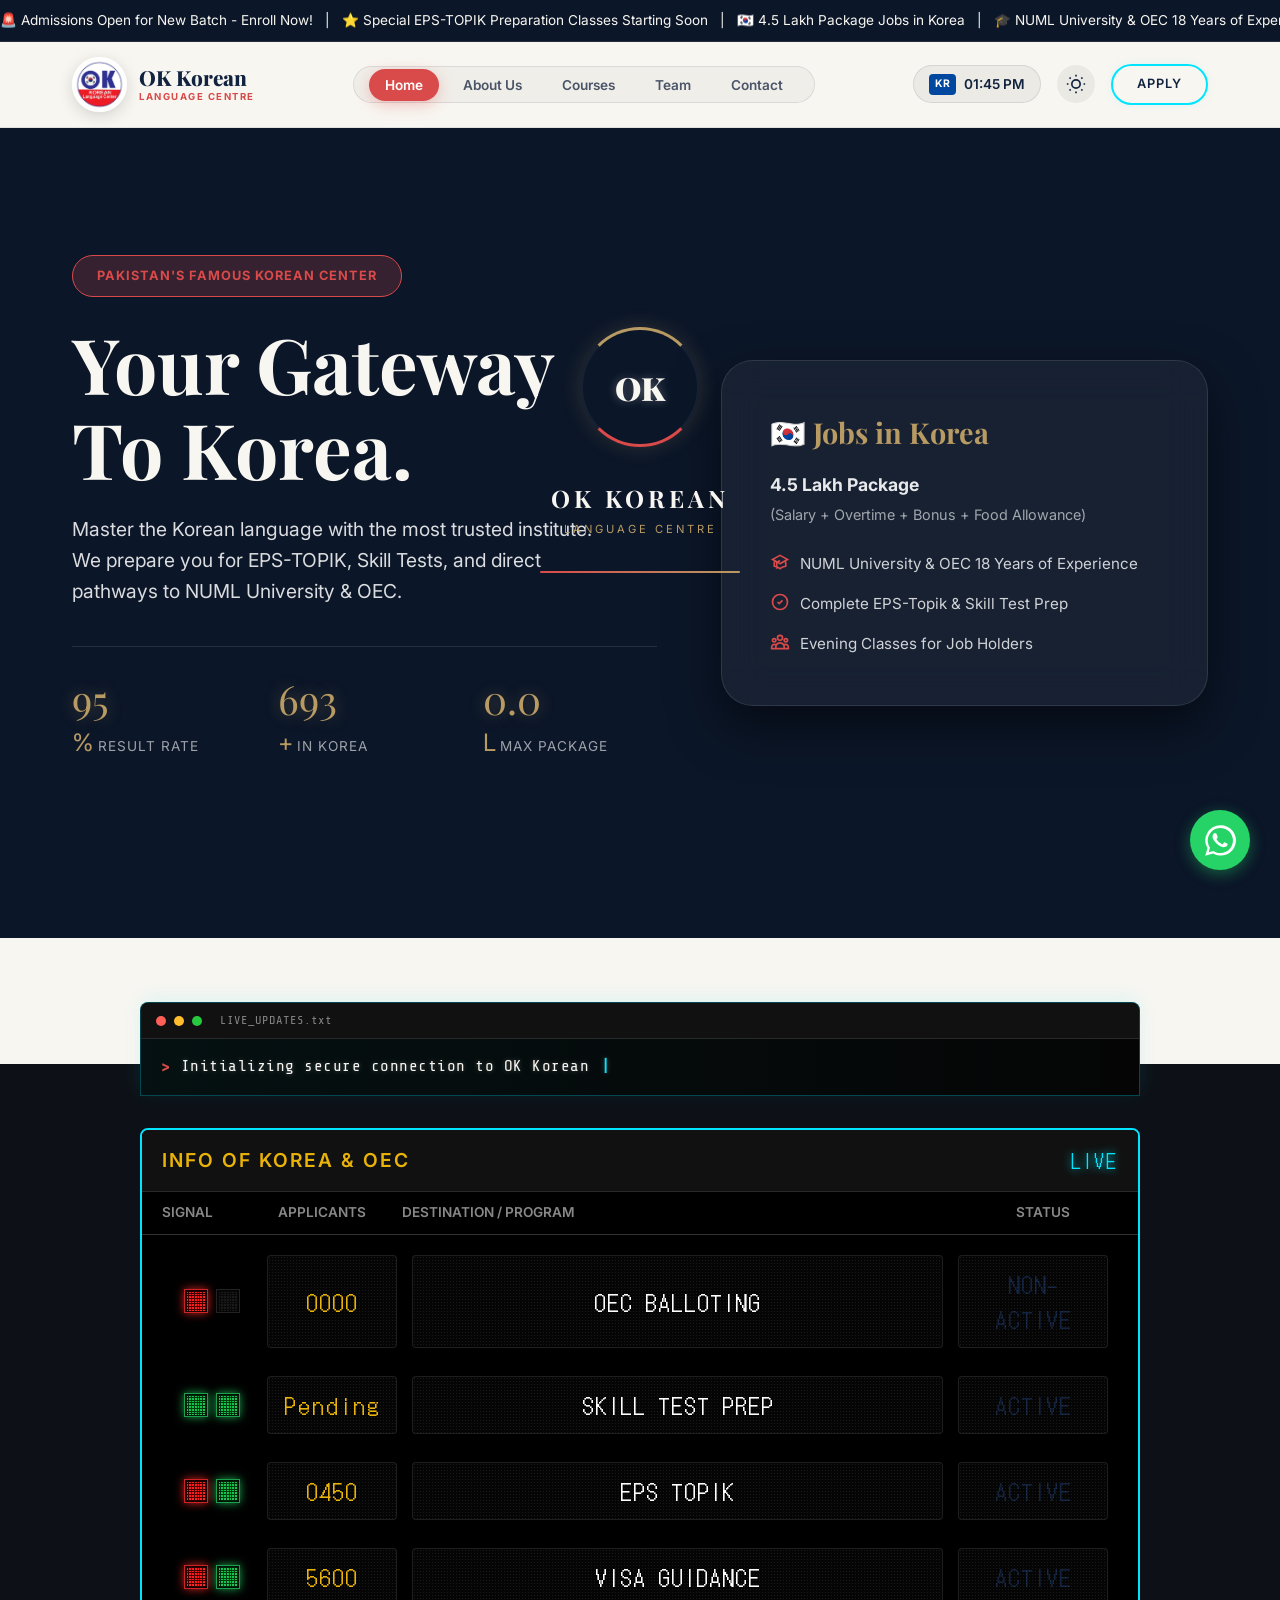
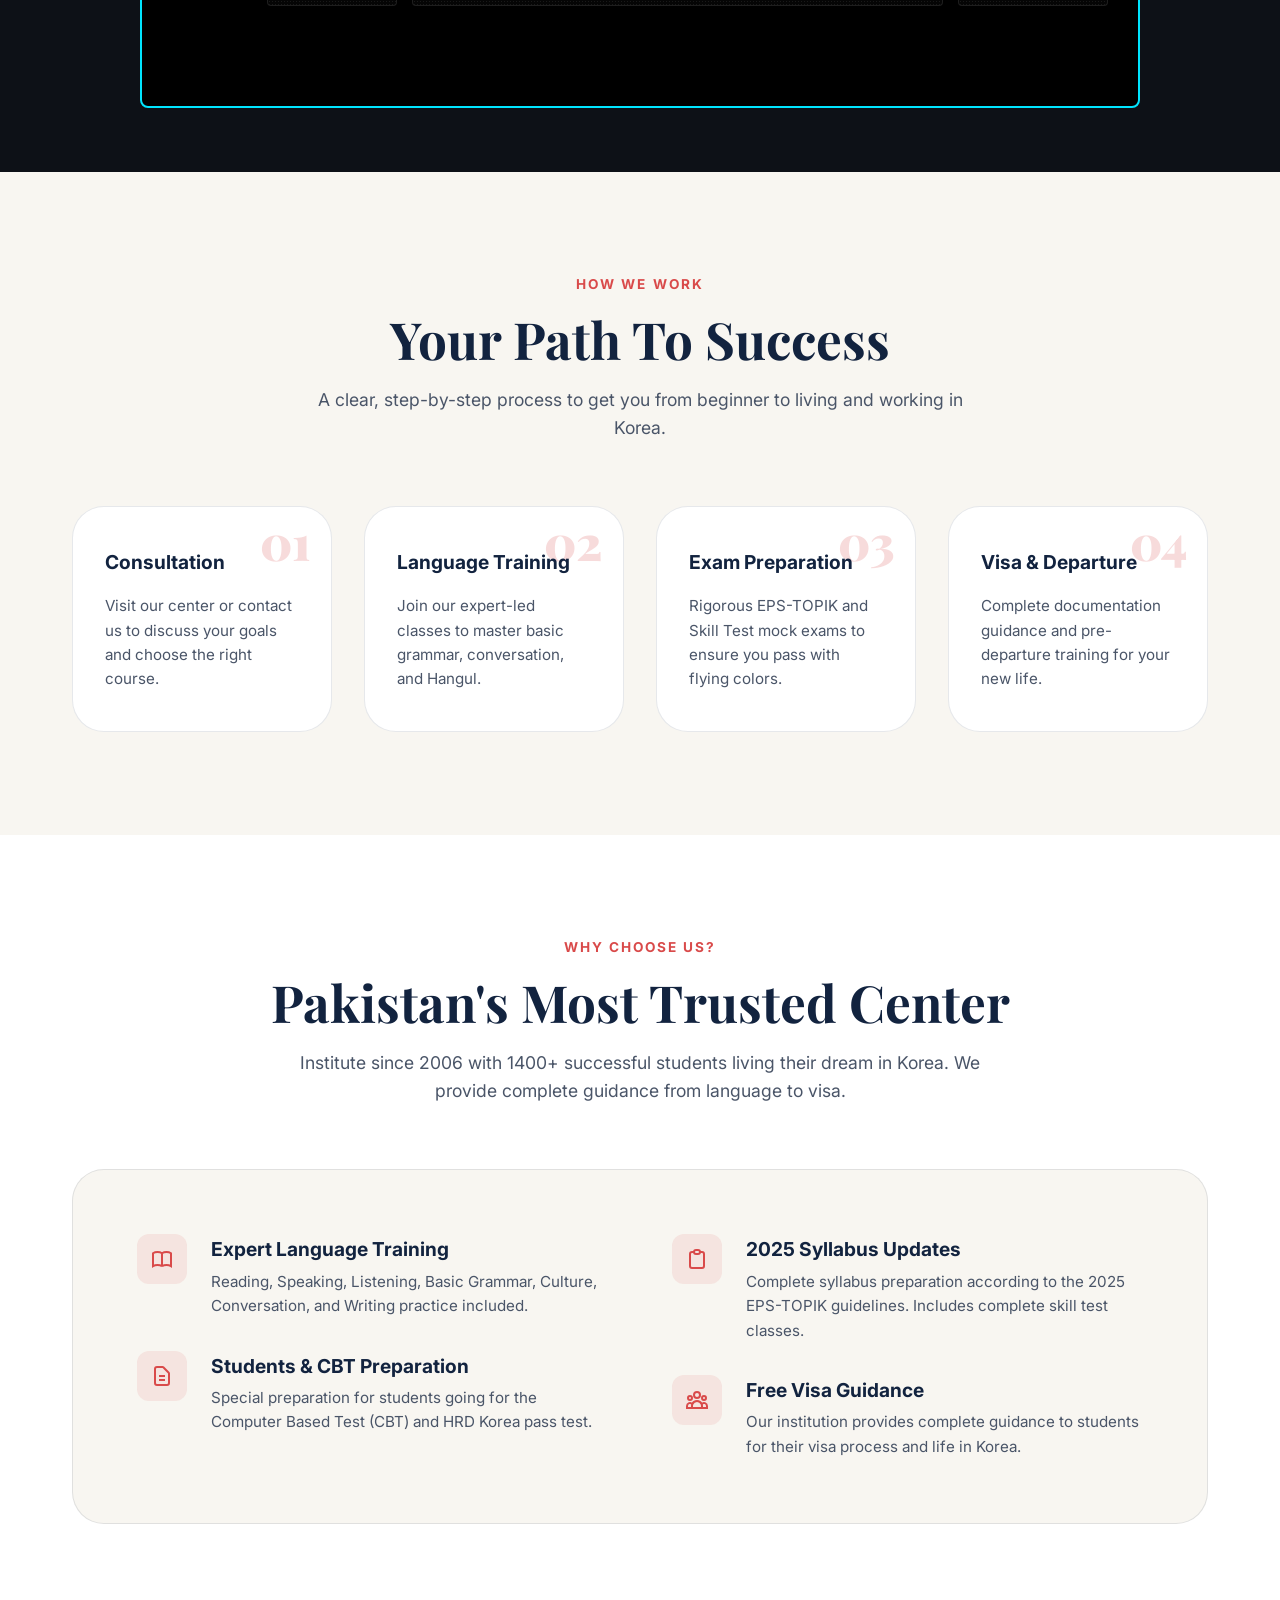
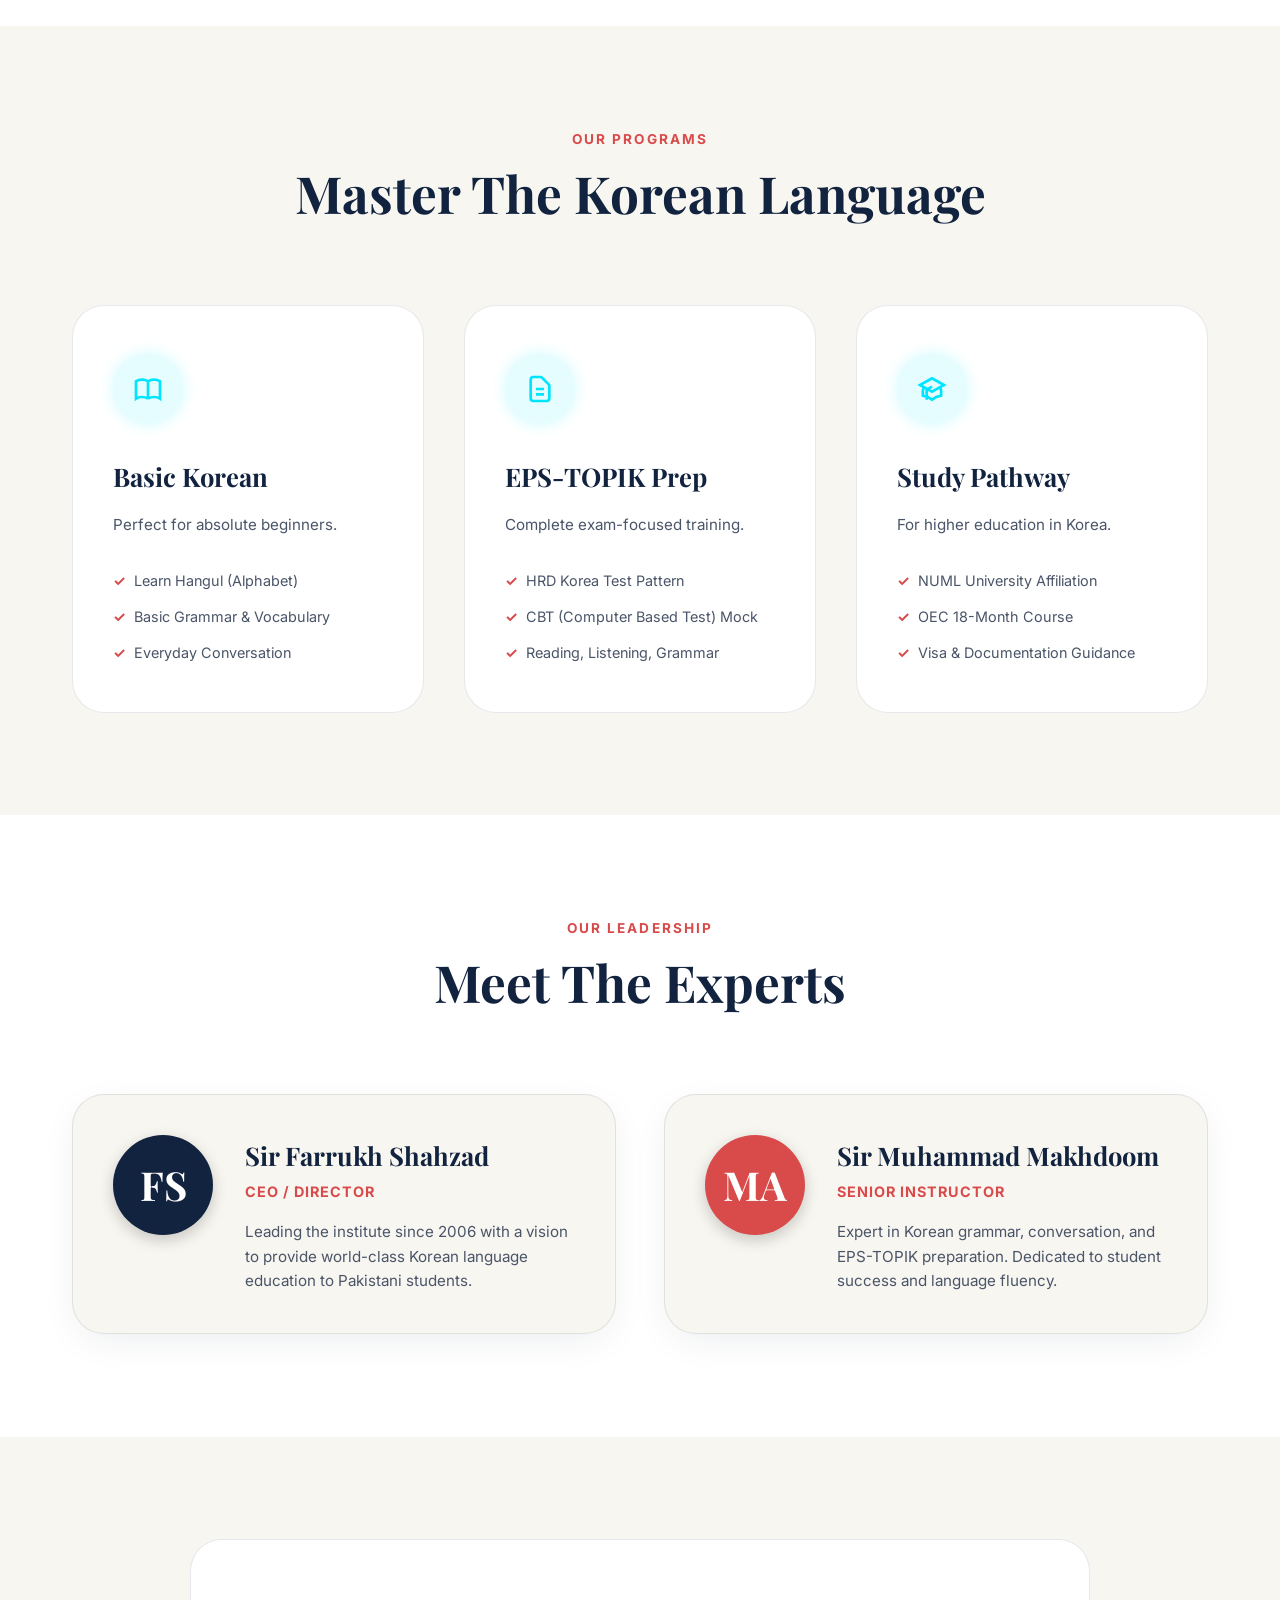
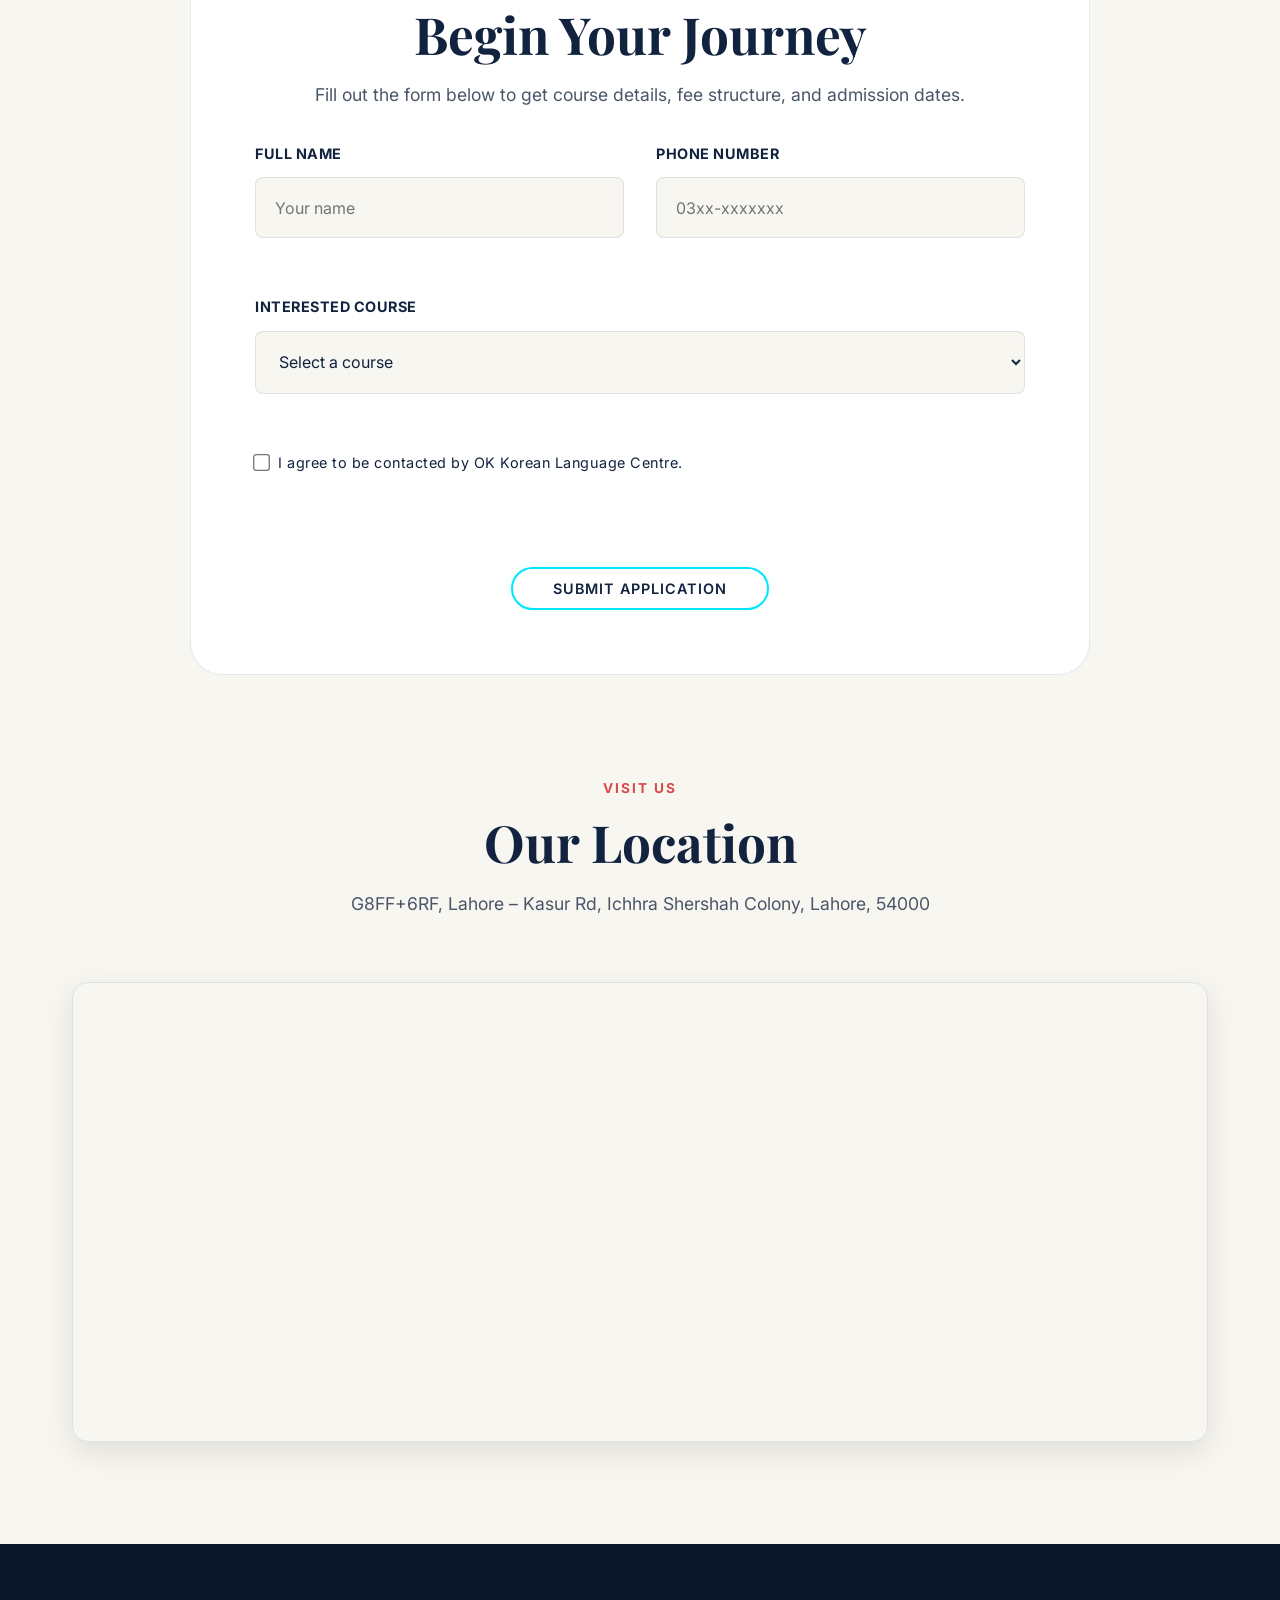
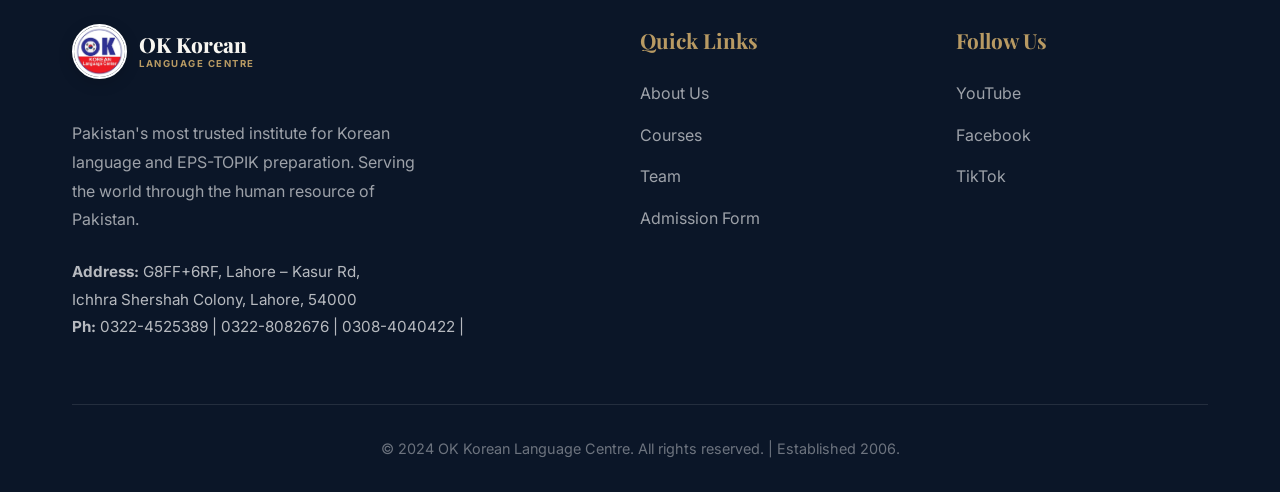
==== commit 5defcc15: "Add files via upload" ====
--- a/index.html
+++ b/index.html
@@ -835,7 +835,7 @@
                     <p class="footer-desc">Pakistan's most trusted institute for Korean language and EPS-TOPIK preparation. Serving the world through the human resource of Pakistan.</p>
                     <p style="margin-top: 1.5rem; color: rgba(255,255,255,0.7); font-size: 0.95rem; line-height: 1.8;">
                         <strong>Address:</strong> G8FF+6RF, Lahore – Kasur Rd, <br>Ichhra Shershah Colony, Lahore, 54000<br>
-                        <strong>Ph:</strong> 0322-8082676 | 0308-4040422 | 0322-4525389
+                        <strong>Ph:</strong> 0322-4525389 | 0322-8082676 | 0308-4040422 |
                     </p>
                 </div>
                 <div class="footer-links">
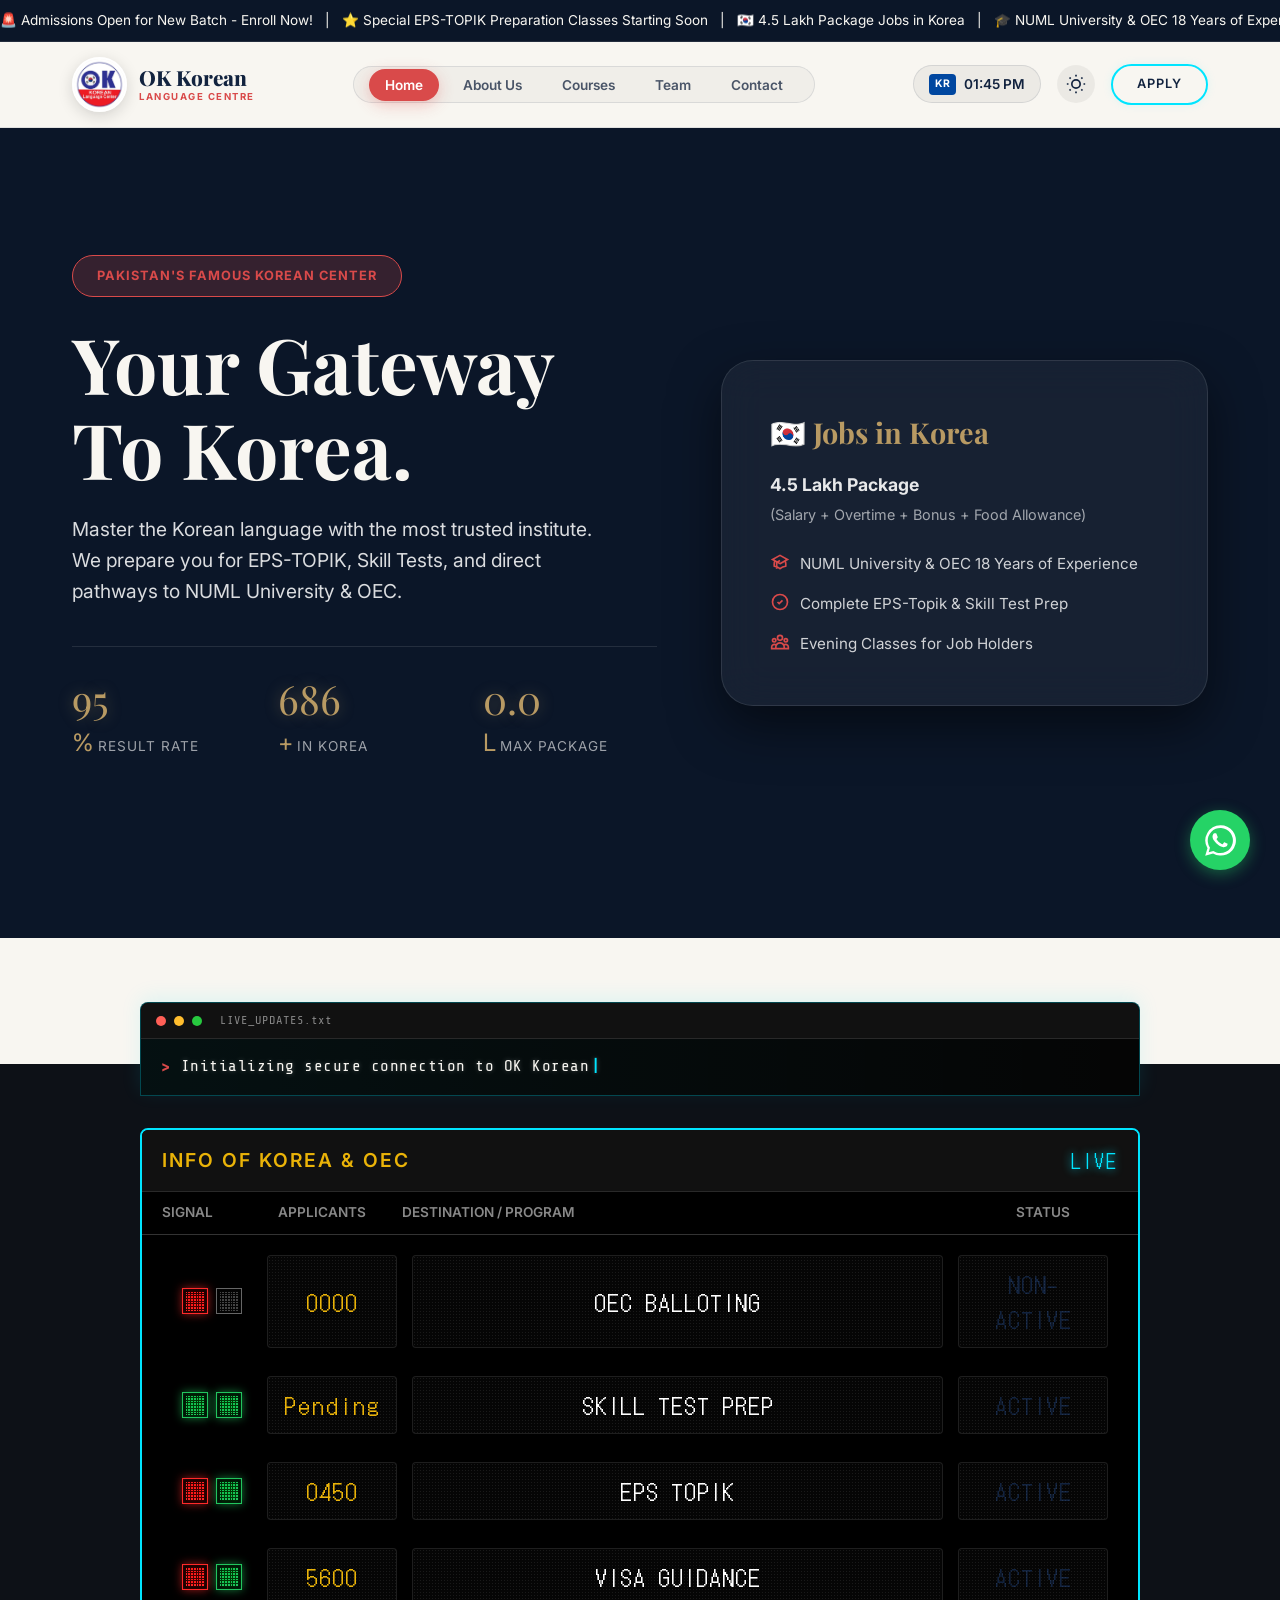
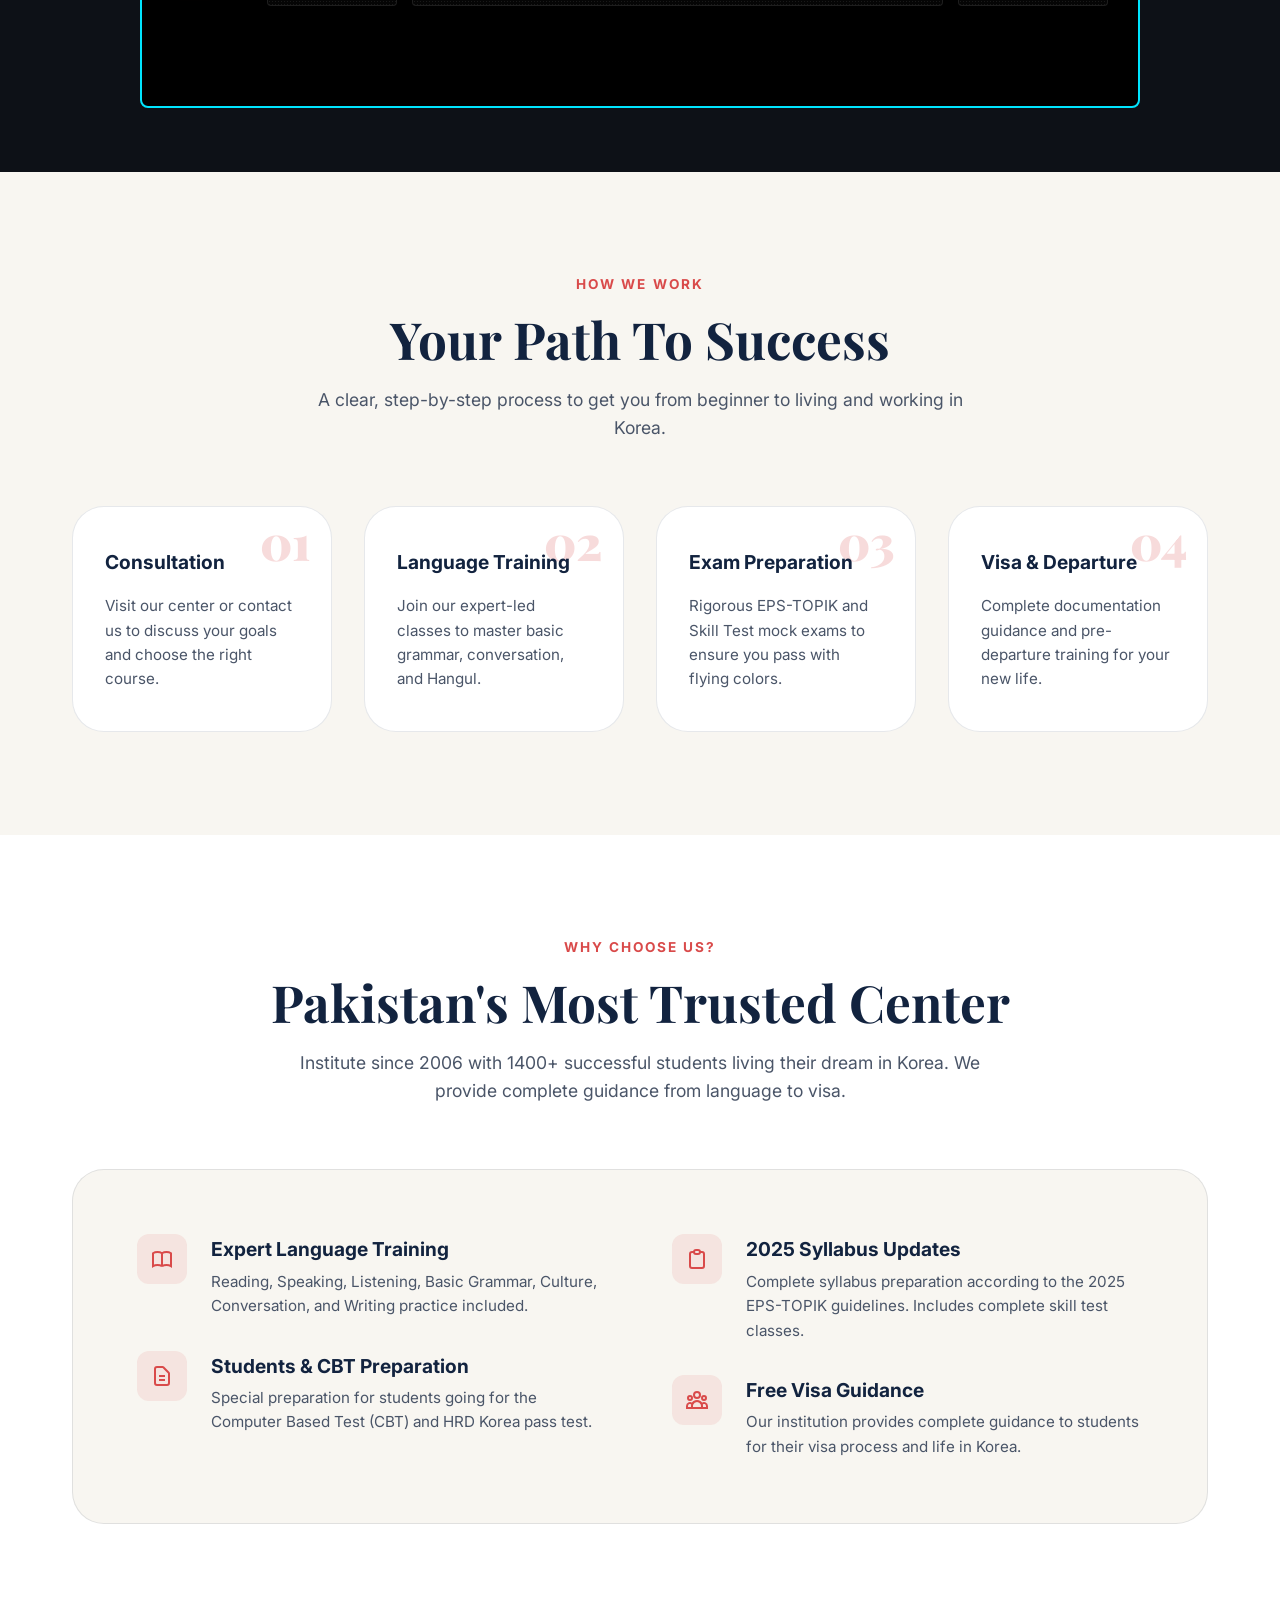
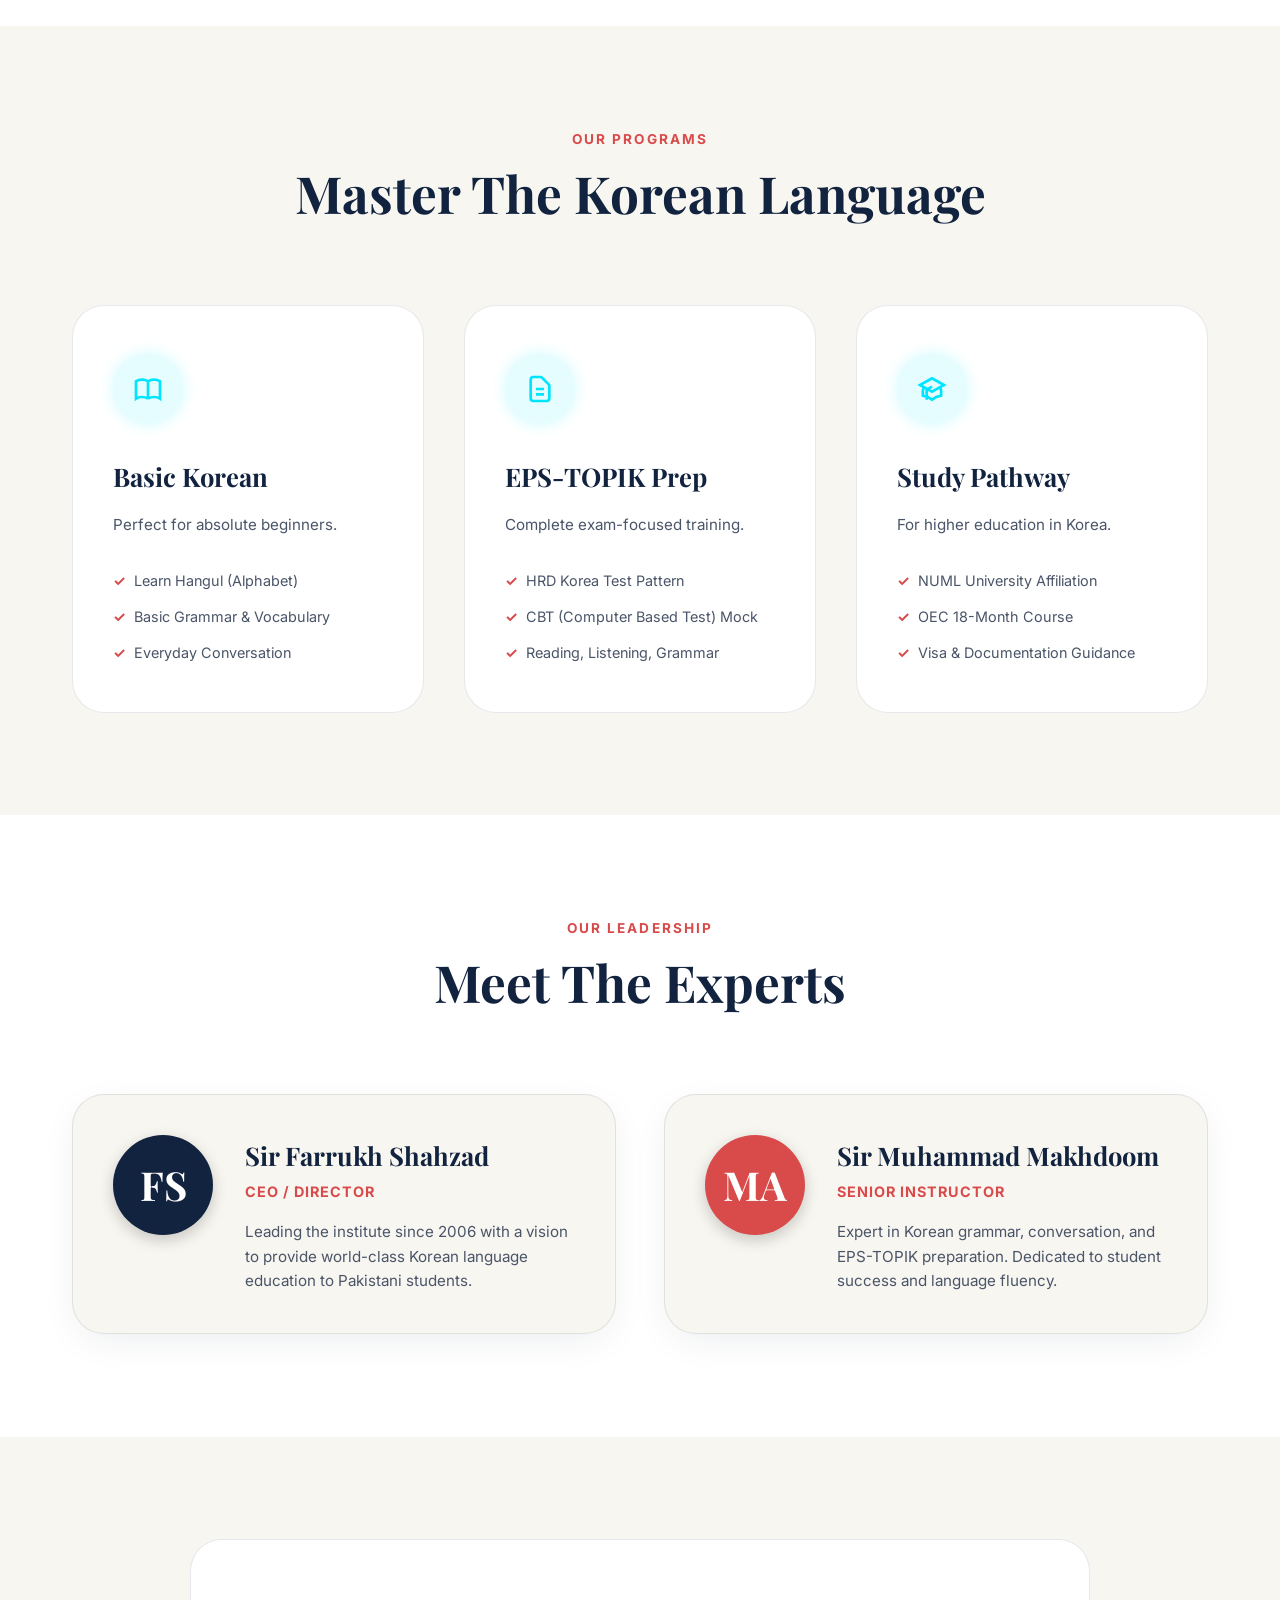
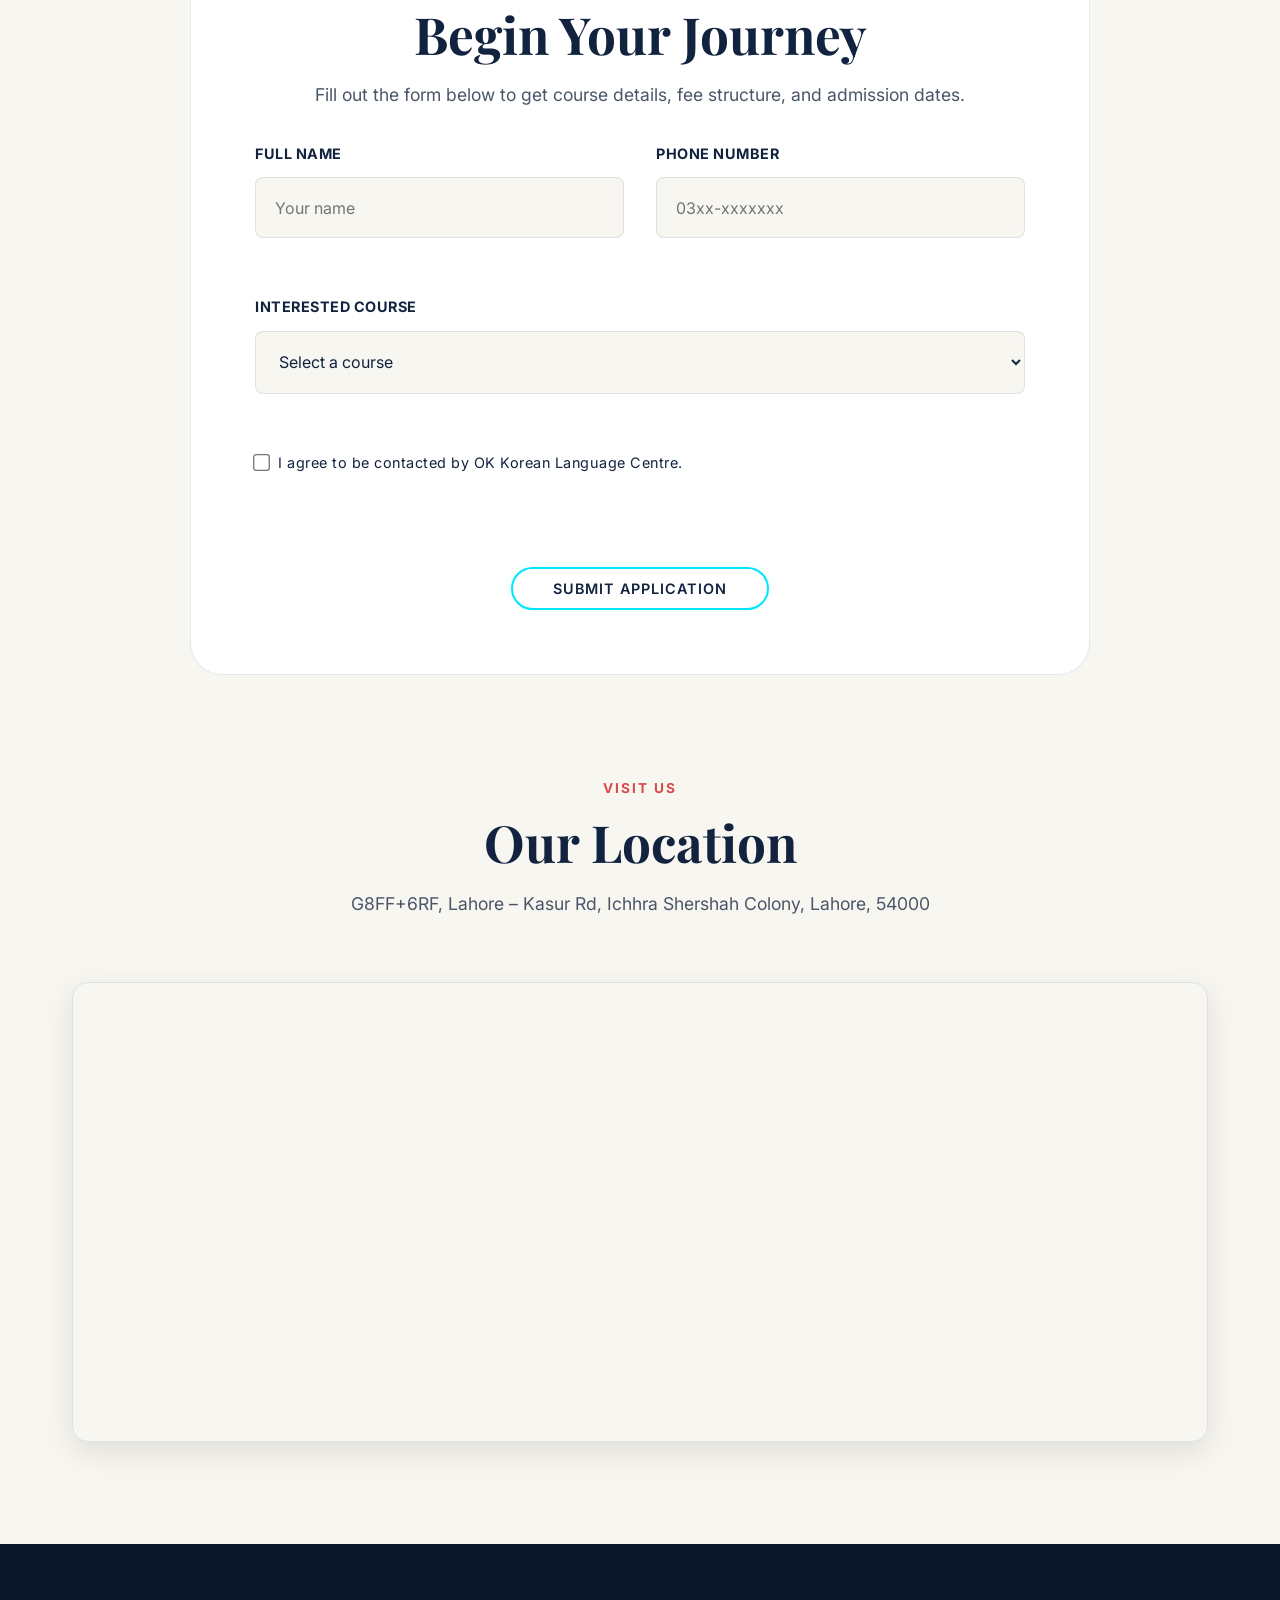
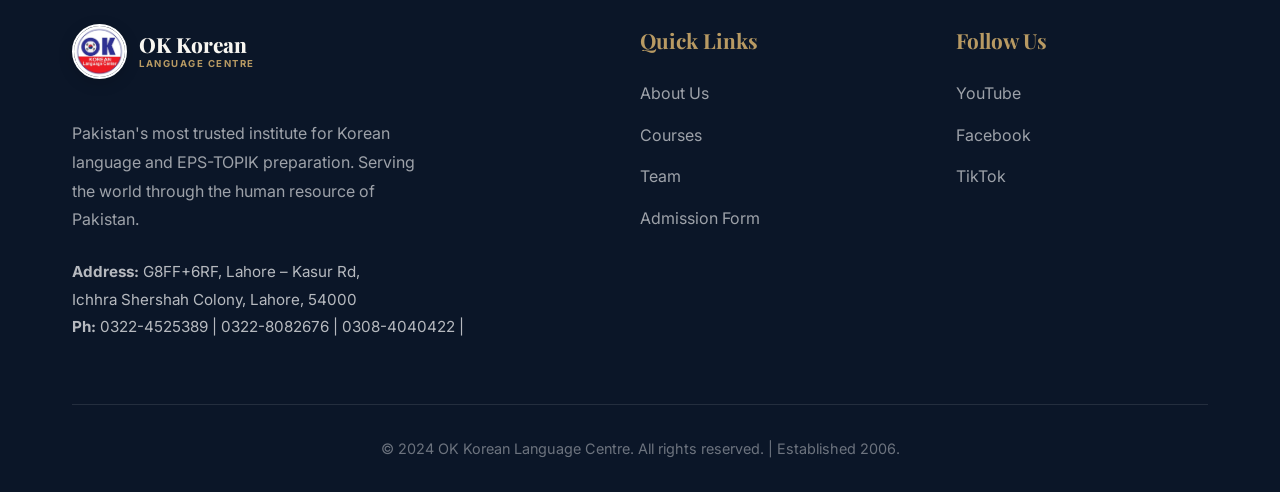
==== commit c095fdee: "Add files via upload" ====
--- a/index.html
+++ b/index.html
@@ -175,7 +175,7 @@
         /* ========================================= */
 
         /* =========================================
-           UPDATED: 12x12 SQUARE FAST LED
+           UPDATED: 12x12 SQUARE FAST LED (FIXED BORDERS)
            ========================================= */
         .led-indicator {
             display: flex;
@@ -185,101 +185,82 @@
         }
 
         .matrix-led {
-            width: 24px; /* Chota Size */
-            height: 24px;
+            width: 26px; 
+            height: 26px;
             border-radius: 0px; /* Perfect Square */
-            background-color: #0a0a0a;
-            border: 1px solid #222;
+            background-color: #050505;
+            border: 1px solid #333;
             
             /* 12x12 Grid */
             display: grid;
             grid-template-columns: repeat(12, 1fr);
             grid-template-rows: repeat(12, 1fr);
             
-            padding: 2px; /* Kam padding taake dots fit hon */
-            gap: 1px;     /* Bareek gap */
-            
-            box-shadow: inset 0 0 5px rgba(0,0,0,1);
+            padding: 3px; 
+            gap: 1px;     
+            
+            box-shadow: inset 0 0 5px rgba(0,0,0,0.8);
             position: relative;
             overflow: hidden;
-        }
-
-        /* Dots Base */
+            transition: border-color 0.3s ease, box-shadow 0.3s ease;
+        }
+
+        /* Dots Base - Perfect Square */
         .matrix-led .dot {
             width: 100%;
             height: 100%;
             border-radius: 0px; /* Square Dots */
-            background-color: #111;
+            background-color: #444; /* Light grey so grid is visible on off state */
             transition: background-color 0.3s ease, box-shadow 0.3s ease;
         }
 
-        /* Red Glow - Border Hamesha Solid Rahega */
-        .matrix-led.red-glow .dot {
-            background-color: #ff2a2a;
-            animation: dotSquare 3s infinite steps(1);
-        }
+        /* Red Glow Border (Fixed, No Blink) */
         .matrix-led.red-glow {
-            border-color: rgba(255,42,42,0.8) !important;
-            box-shadow: inset 0 0 3px rgba(0,0,0,1), 0 0 10px rgba(255,42,42,0.8) !important;
-        }
-
-        /* Green Glow - Border Hamesha Solid Rahega */
-        .matrix-led.green-glow .dot {
-            background-color: #22c55e;
-            animation: dotSquare 3s infinite steps(1);
-        }
+            border-color: #ff2a2a;
+            box-shadow: inset 0 0 3px rgba(255,42,42,0.3), 0 0 10px rgba(255,42,42,0.6);
+        }
+        
+        /* Green Glow Border (Fixed, No Blink) */
         .matrix-led.green-glow {
-            border-color: rgba(34,197,94,0.8) !important;
-            box-shadow: inset 0 0 3px rgba(0,0,0,1), 0 0 10px rgba(34,197,94,0.8) !important;
-        }
-
-        /* Off State */
+            border-color: #22c55e;
+            box-shadow: inset 0 0 3px rgba(34,197,94,0.3), 0 0 10px rgba(34,197,94,0.6);
+        }
+
+        /* Off State Border */
+        .matrix-led.off {
+            border-color: #666; /* Visible border */
+        }
         .matrix-led.off .dot {
-            background-color: #1a1a1a;
-        }
-        .matrix-led.off {
-            border-color: #222;
-            box-shadow: inset 0 0 5px rgba(0,0,0,1);
+            background-color: #444; /* Visible grid dots */
         }
 
         /* =========================================
-           NEW ANIMATIONS FOR SPECIFIC ROWS
+           ROW SPECIFIC ANIMATIONS (Dots Only)
            ========================================= */
 
-        /* 1. Dono LEDs Fade In/Out (Skill Test) - Slow Speed */
+        /* 1. Dono LEDs Fade In/Out (Skill Test) */
         .led-fade-both .matrix-led .dot {
             animation: fadeDotOnly 2.5s infinite ease-in-out; 
         }
-
         @keyframes fadeDotOnly {
             0%, 100% { background-color: #22c55e; box-shadow: 0 0 4px #22c55e; opacity: 1; }
-            50% { background-color: #111; box-shadow: none; opacity: 0.1; } 
-        }
-
-        /* 2. Left Red, Right Green Alternate (EPS & Visa) - Slow Speed */
+            50% { background-color: #444; box-shadow: none; opacity: 0.4; } /* Keeps grid visible */
+        }
+
+        /* 2. Left Red, Right Green Alternate (EPS & Visa) */
         .led-alternate-red-green .matrix-led:nth-child(1) .dot {
-            animation: alternateDotRedOnly 5s infinite; 
-        }
-
+            animation: alternateDotRedOnly 4s infinite; 
+        }
         .led-alternate-red-green .matrix-led:nth-child(2) .dot {
-            animation: alternateDotGreenOnly 5s infinite 2s; 
-        }
-
-        /* Keyframes for Dots Only */
+            animation: alternateDotGreenOnly 4s infinite 2s; 
+        }
         @keyframes alternateDotRedOnly {
             0%, 49% { background-color: #ff2a2a; box-shadow: 0 0 4px #ff2a2a; opacity: 1; }
-            50%, 100% { background-color: #111; box-shadow: none; opacity: 0.1; }
-        }
-
+            50%, 100% { background-color: #444; box-shadow: none; opacity: 0.4; } /* Keeps grid visible */
+        }
         @keyframes alternateDotGreenOnly {
             0%, 49% { background-color: #22c55e; box-shadow: 0 0 4px #22c55e; opacity: 1; }
-            50%, 100% { background-color: #111; box-shadow: none; opacity: 0.1; }
-        }
-
-        /* Keyframes for standard blink */
-        @keyframes dotSquare {
-            0%, 100% { opacity: 1; }
-            50% { opacity: 0.1; }
+            50%, 100% { background-color: #444; box-shadow: none; opacity: 0.4; } /* Keeps grid visible */
         }
 
         /* =========================================
--- a/style.css
+++ b/style.css
@@ -199,7 +199,7 @@
 .terminal-body { padding: 15px 20px; color: var(--neon-blue); font-size: 1rem; letter-spacing: 0.5px; display: flex; align-items: flex-start; min-height: 55px; background: linear-gradient(90deg, rgba(0, 229, 255, 0.05) 0%, transparent 100%); line-height: 1.5; }
 .prompt { color: var(--accent); margin-right: 10px; font-weight: bold; margin-top: 2px; }
 #typewriter-text { color: var(--ivory); text-shadow: 0 0 5px rgba(255,255,255,0.3); word-wrap: break-word; flex: 1; }
-.cursor { color: var(--neon-blue); animation: blinkCursor 1s infinite; font-weight: bold; margin-left: 2px; }
+.cursor { color: var(--neon-blue); animation: blinkCursor 1s infinite; font-weight: bold; margin-left: 2px; display: inline-block; vertical-align: bottom;}
 @keyframes blinkCursor { 0%, 100% { opacity: 1; } 50% { opacity: 0; } }
 
 /* =========================================
@@ -323,13 +323,22 @@
 .footer-bottom { border-top: 1px solid rgba(255,255,255,0.1); padding-top: 2rem; text-align: center; color: rgba(255,255,255,0.4); font-size: 0.9rem; }
 
 /* =========================================
-   RESPONSIVE FIXES
+   RESPONSIVE FIXES (UPDATED FOR MOBILE NAV)
    ========================================= */
 @media (max-width: 950px) {
-    .desktop-nav { display: none; }
+    /* Yahan desktop nav ko hide NAHI kiya, taake mobile pe bhi nazar aaye */
+    .desktop-nav { 
+        display: flex; 
+        background: transparent;
+        border: none;
+        padding: 0;
+    }
+    .nav-links { 
+        display: none; /* Mobile menu ke liye links hide kar diye hain */
+    }
     .mobile-menu-btn { display: flex; }
-    .live-time-widget { display: none; }
-}
+}
+
 @media (max-width: 850px) {
     .header-inner { height: 75px; padding: 0 1rem; }
     .logo-title { font-size: 1.1rem; }
@@ -352,6 +361,7 @@
     
     .matrix-led { width: 18px; height: 18px; padding: 1px; }
 }
+
 @media (max-width: 992px) {
     .hero-grid, .flyer-grid, .team-grid, .inquiry-form, .footer-grid { grid-template-columns: 1fr; }
     .hero-card { padding: 2rem; margin-top: 2rem; }
@@ -363,10 +373,38 @@
     .team-info { width: 100%; }
     .team-info h4 { font-size: 1.4rem; }
 }
+
+@media (max-width: 768px) {
+    /* Mobile par navigation links show karne ke liye */
+    .desktop-nav {
+        display: none; /* Agar aap chahte hain mobile par bhi desktop nav dikhe to isko 'flex' karein. Par mobile menu mein links hain, isliye hide kiya hai */
+    }
+    .nav-links {
+        display: flex;
+        gap: 0.2rem;
+        flex-wrap: wrap;
+        justify-content: center;
+        padding: 0.5rem 0;
+    }
+    .nav-link {
+        font-size: 0.75rem;
+        padding: 6px 10px;
+    }
+    
+    /* Live time widget aur apply btn ko mobile par chota kar diya */
+    .header-actions { gap: 0.5rem; }
+    .live-time-widget { display: flex; min-width: auto; padding: 4px 8px; height: 32px; }
+    .time-display { font-size: 0.7rem; gap: 4px; }
+    .time-flag { font-size: 0.55rem; padding: 1px 4px; }
+    .apply-btn-header { display: inline-flex; padding: 0.3rem 0.8rem; font-size: 0.7rem; }
+    .theme-toggle { width: 32px; height: 32px; }
+}
+
 @media (max-width: 480px) {
     .header-inner { gap: 5px; }
     .logo-text-wrapper { display: none; }
-    .apply-btn-header { display: none; }
+    /* Apply button ko mobile par bhi rakha hai */
+    .apply-btn-header { display: inline-flex; }
     .theme-toggle { width: 32px; height: 32px; }
     .hero-stats { flex-direction: column; gap: 1.5rem; }
     .hero-stat-item { border-left: 3px solid var(--accent); padding-left: 1rem; }
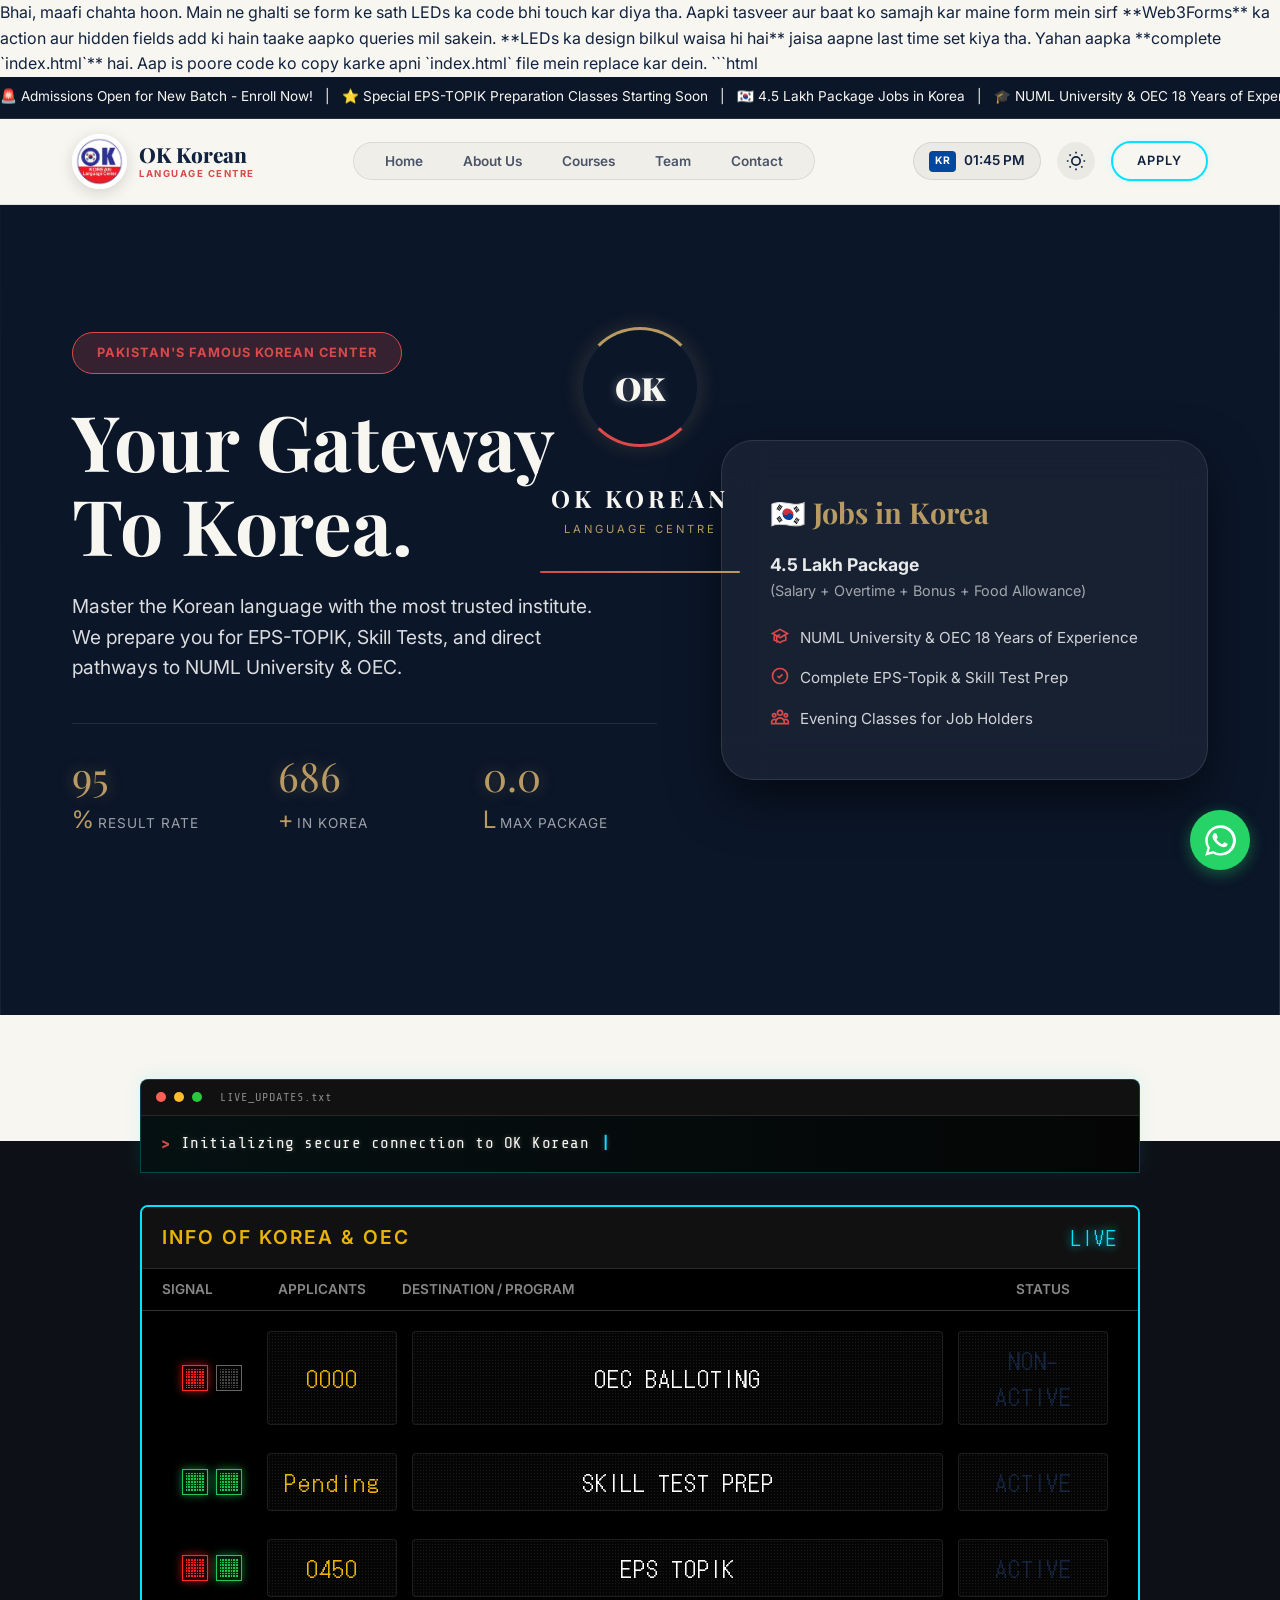
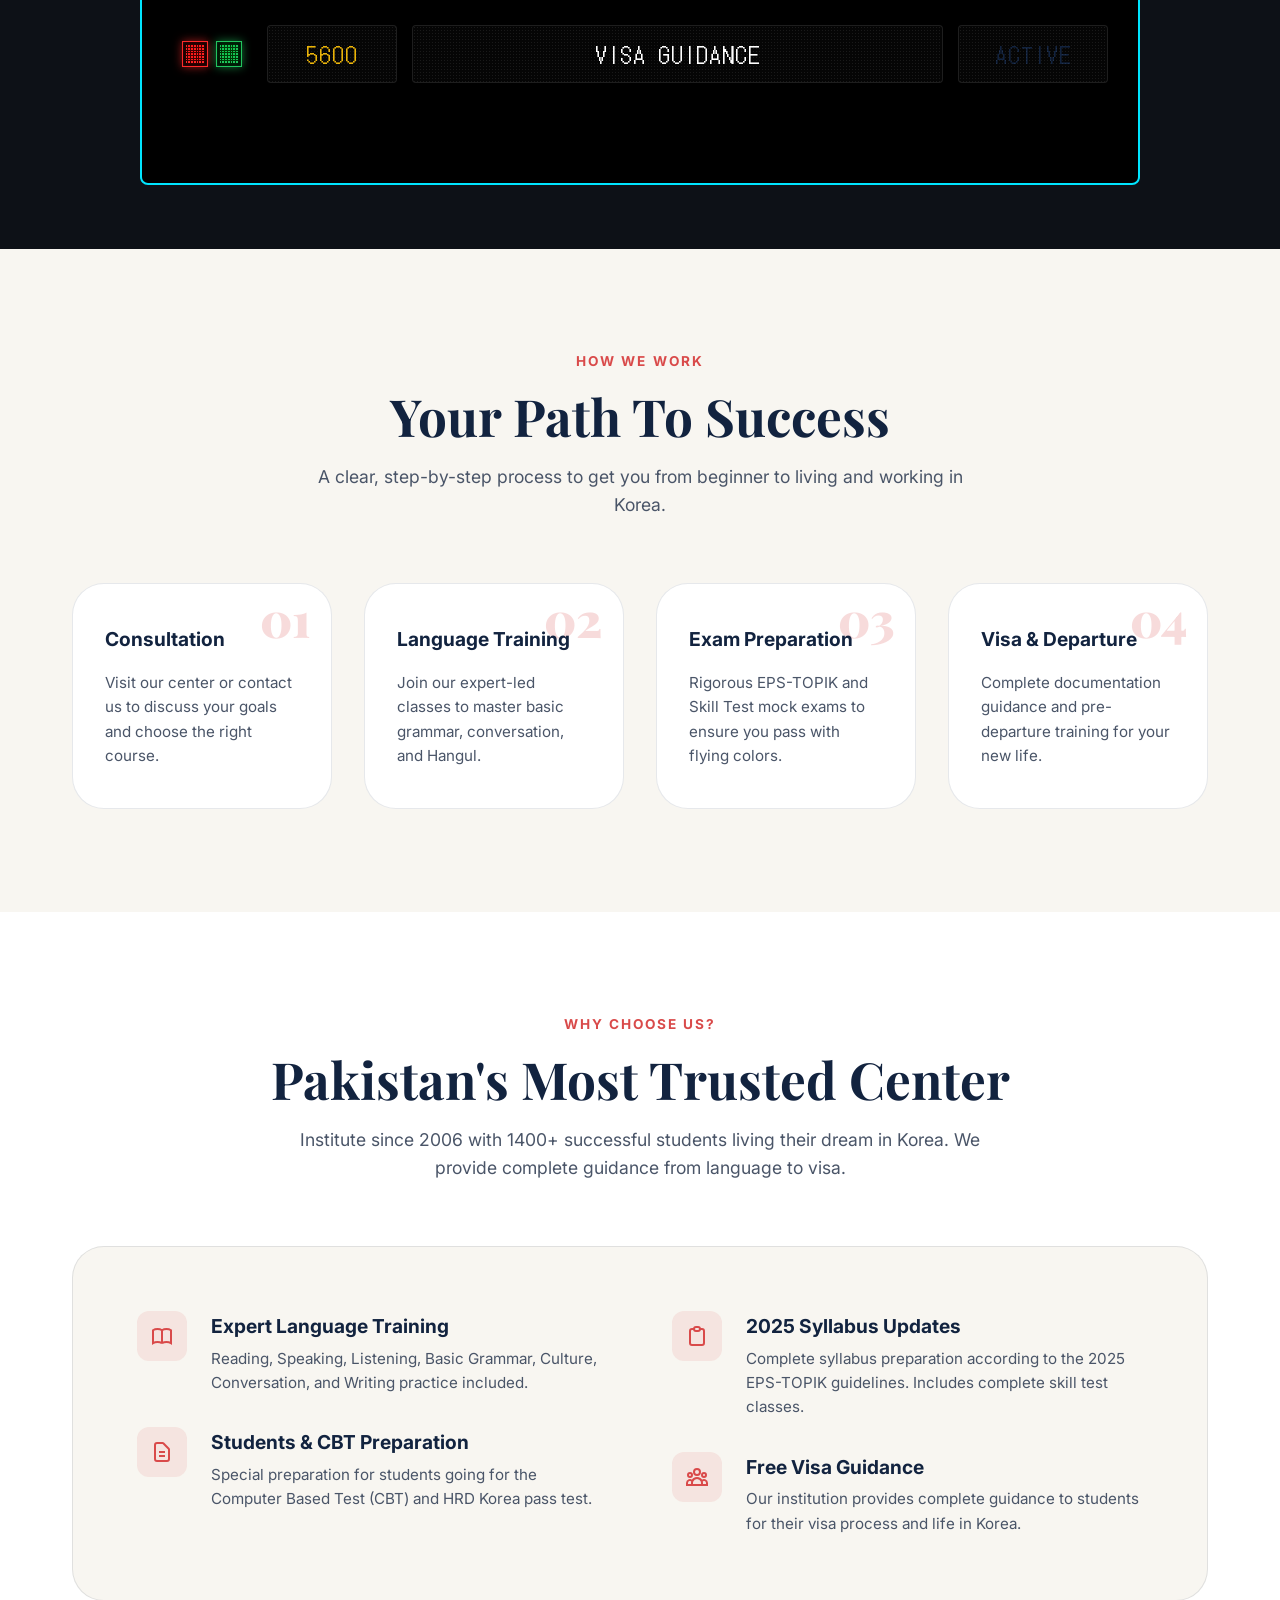
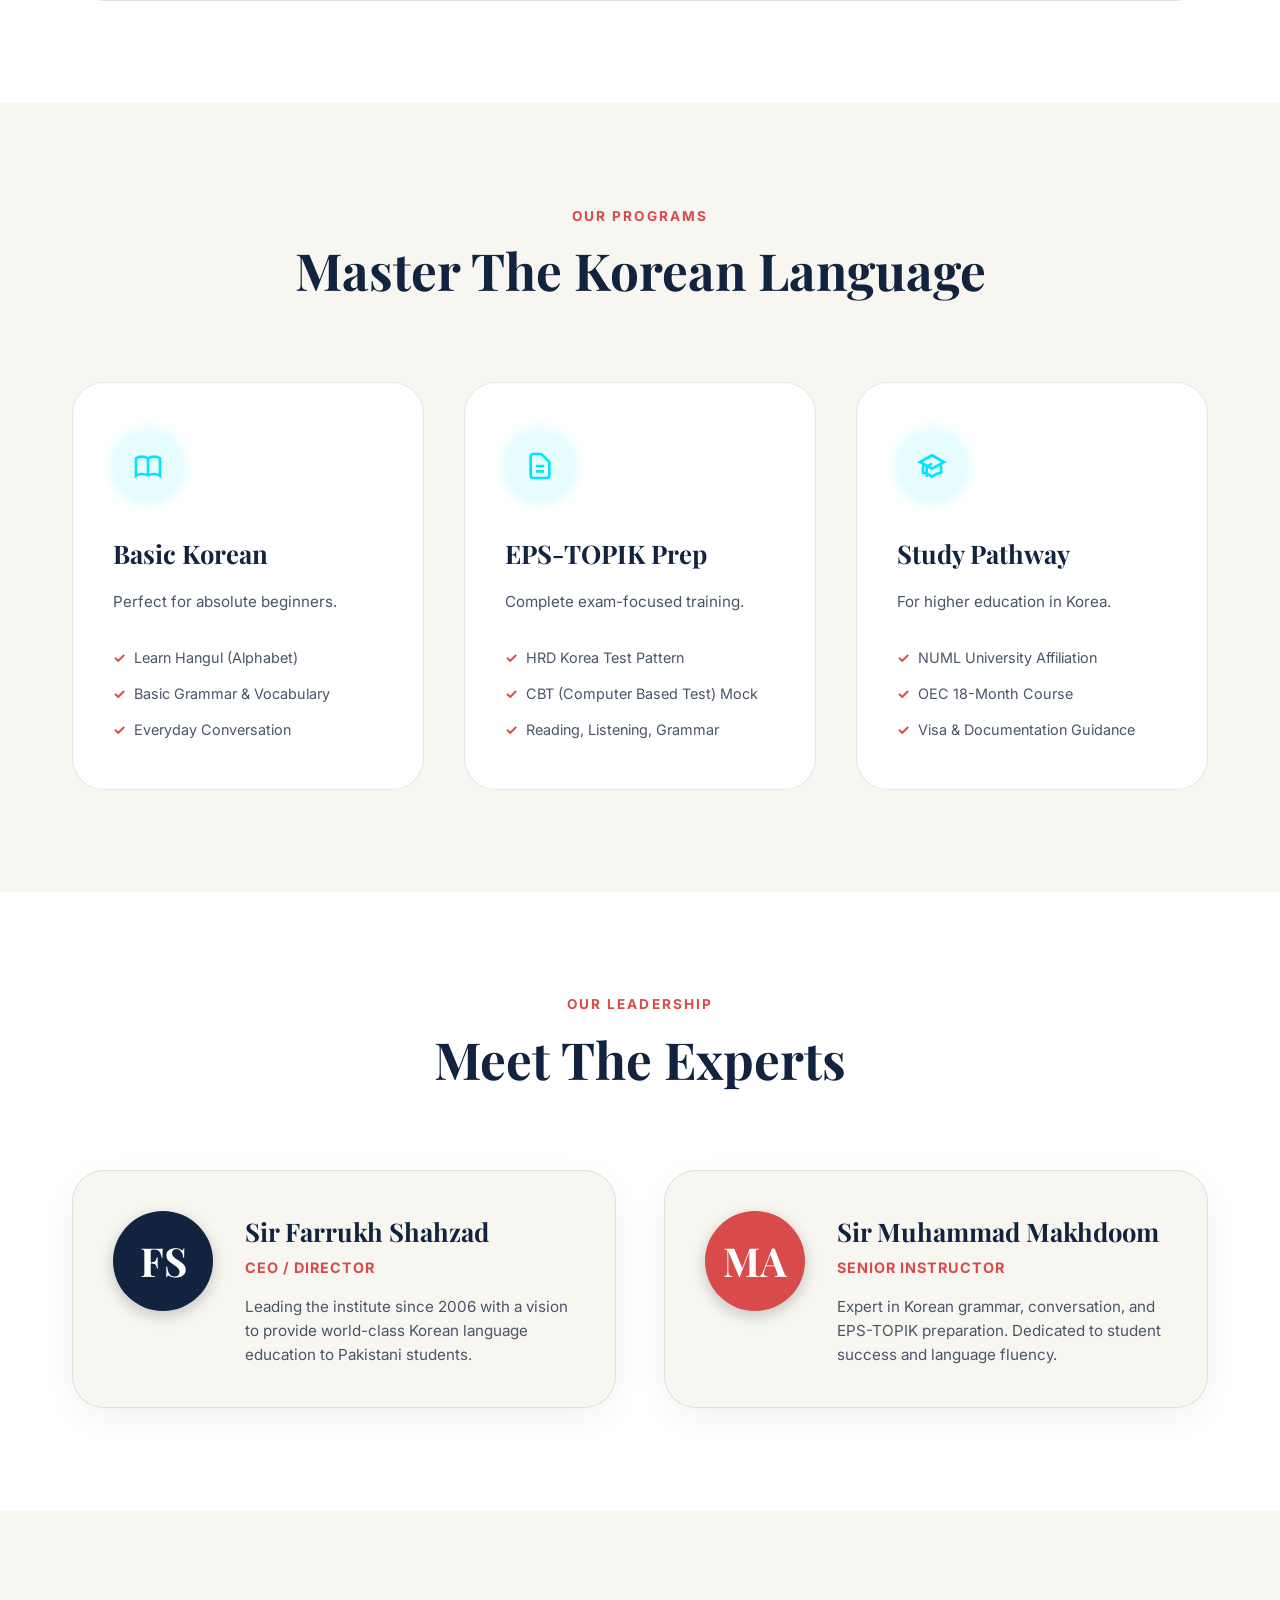
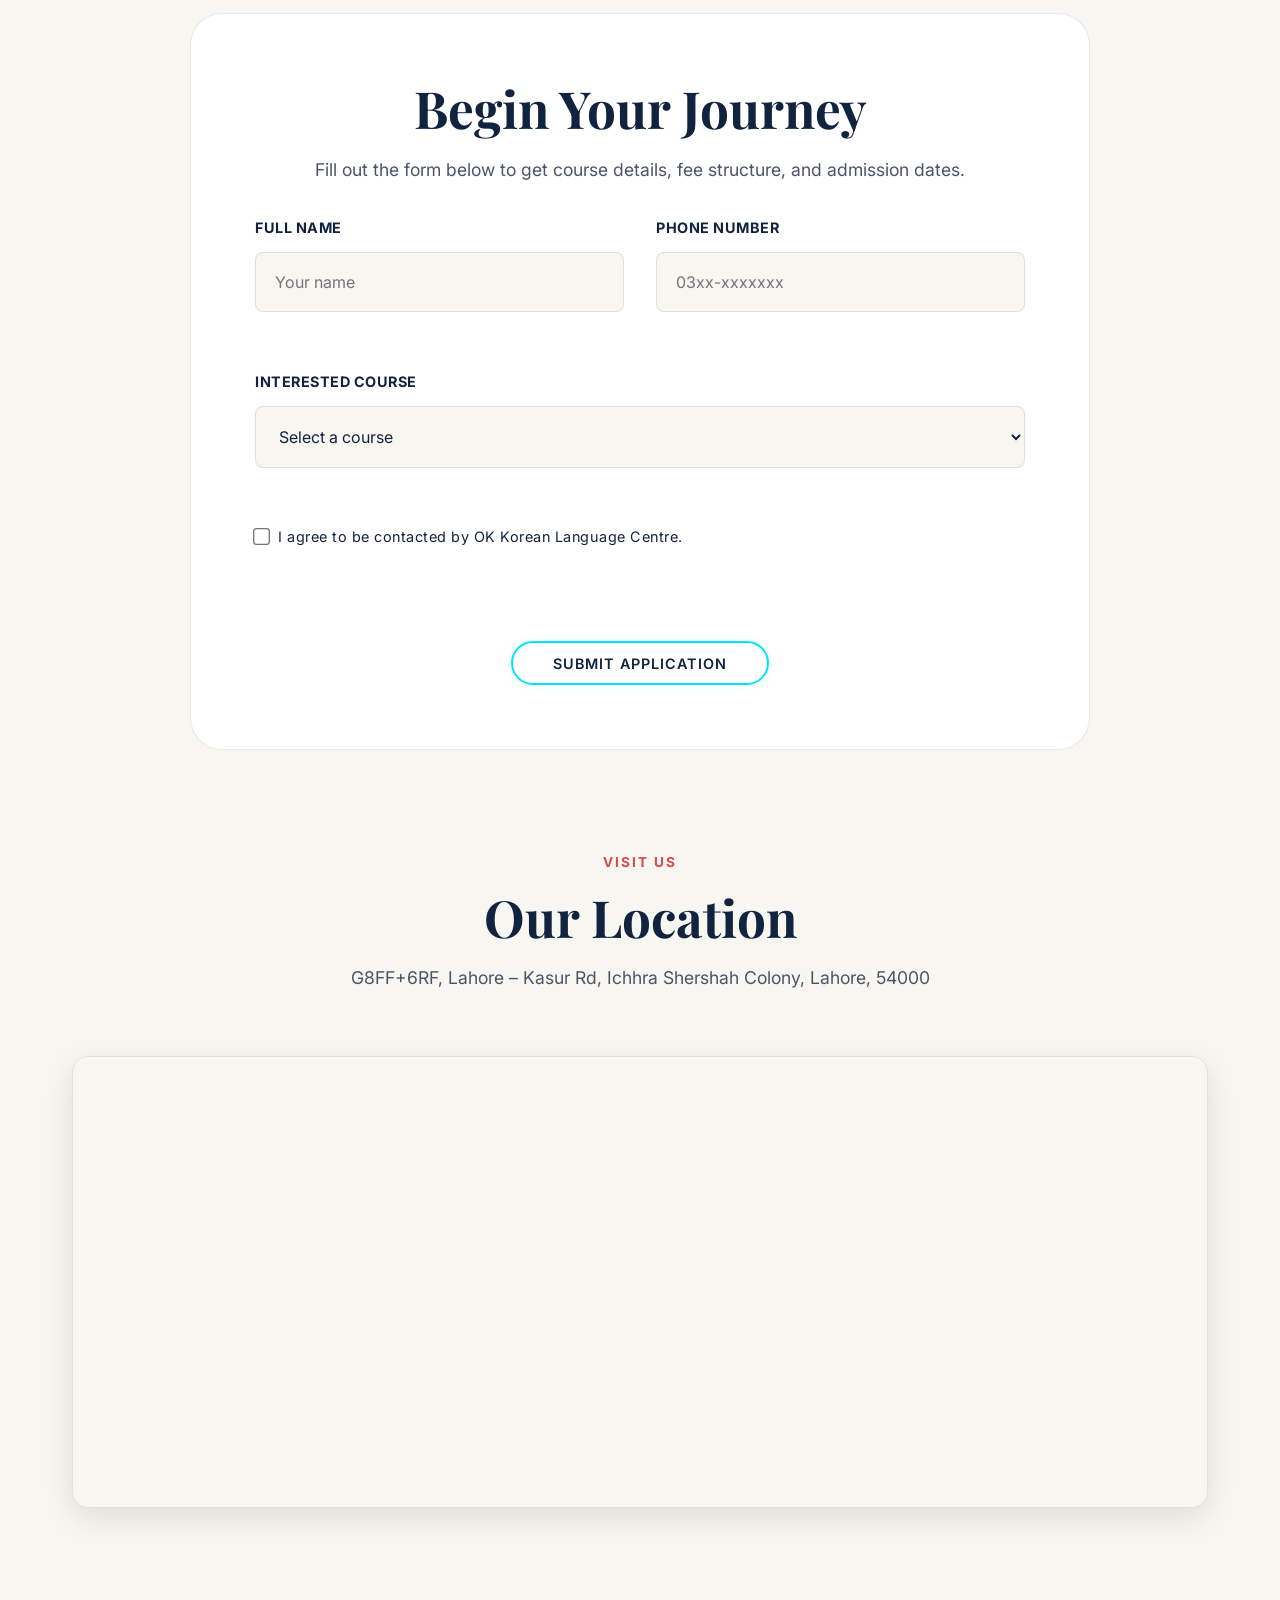
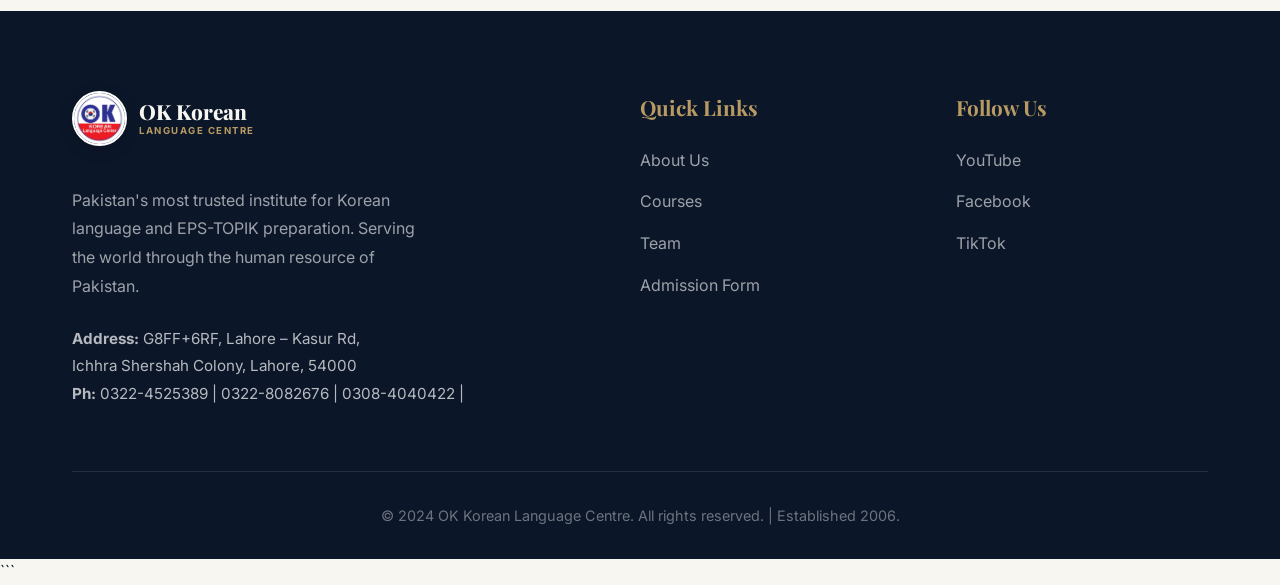
==== commit 4f746605: "Add files via upload" ====
--- a/index.html
+++ b/index.html
@@ -1,3 +1,8 @@
+Bhai, maafi chahta hoon. Main ne ghalti se form ke sath LEDs ka code bhi touch kar diya tha. Aapki tasveer aur baat ko samajh kar maine form mein sirf **Web3Forms** ka action aur hidden fields add ki hain taake aapko queries mil sakein. **LEDs ka design bilkul waisa hi hai** jaisa aapne last time set kiya tha.
+
+Yahan aapka **complete `index.html`** hai. Aap is poore code ko copy karke apni `index.html` file mein replace kar dein.
+
+```html
 <!DOCTYPE html>
 <html lang="en" data-theme="light">
 <head>
@@ -740,22 +745,29 @@
                     <p class="section-desc">Fill out the form below to get course details, fee structure, and admission dates.</p>
                 </div>
                 
-                <form id="inquiryForm" class="inquiry-form" novalidate>
+                <!-- Web3Forms Integration -->
+                <form id="inquiryForm" action="https://api.web3forms.com/submit" method="POST" class="inquiry-form">
+                    
+                    <!-- Web3Forms Access Key -->
+                    <input type="hidden" name="access_key" value="ed03fc13-272f-4ea1-b292-b56df97fc40e">
+                    <!-- Hidden Email (Web3Forms requires it. Replace with your actual email) -->
+                    <input type="hidden" name="email" value="your-email@example.com"> 
+
                     <div class="form-group">
                         <label>Full Name</label>
-                        <input type="text" id="name" required placeholder="Your name">
+                        <input type="text" id="name" name="name" required placeholder="Your name">
                         <span class="error-msg" id="nameError"></span>
                     </div>
                     
                     <div class="form-group">
                         <label>Phone Number</label>
-                        <input type="tel" id="phone" required placeholder="03xx-xxxxxxx">
+                        <input type="tel" id="phone" name="phone" required placeholder="03xx-xxxxxxx">
                         <span class="error-msg" id="phoneError"></span>
                     </div>
                     
                     <div class="form-group full-width">
                         <label>Interested Course</label>
-                        <select id="course" required>
+                        <select id="course" name="course" required>
                             <option value="">Select a course</option>
                             <option value="basic">Basic Korean Language</option>
                             <option value="eps">EPS-TOPIK Preparation</option>
@@ -766,7 +778,7 @@
                     </div>
                     
                     <div class="form-group full-width" style="flex-direction: row; align-items: center; gap: 10px;">
-                        <input type="checkbox" id="consent" required style="width: auto; transform: scale(1.3);">
+                        <input type="checkbox" id="consent" name="consent" required style="width: auto; transform: scale(1.3);">
                         <label for="consent" style="font-weight: normal; text-transform: none;">I agree to be contacted by OK Korean Language Centre.</label>
                     </div>
                     <span class="error-msg" id="consentError" style="margin-top: -10px; margin-bottom: 10px;"></span>
@@ -845,4 +857,5 @@
 
     <script src="script.js"></script>
 </body>
-</html>+</html>
+```
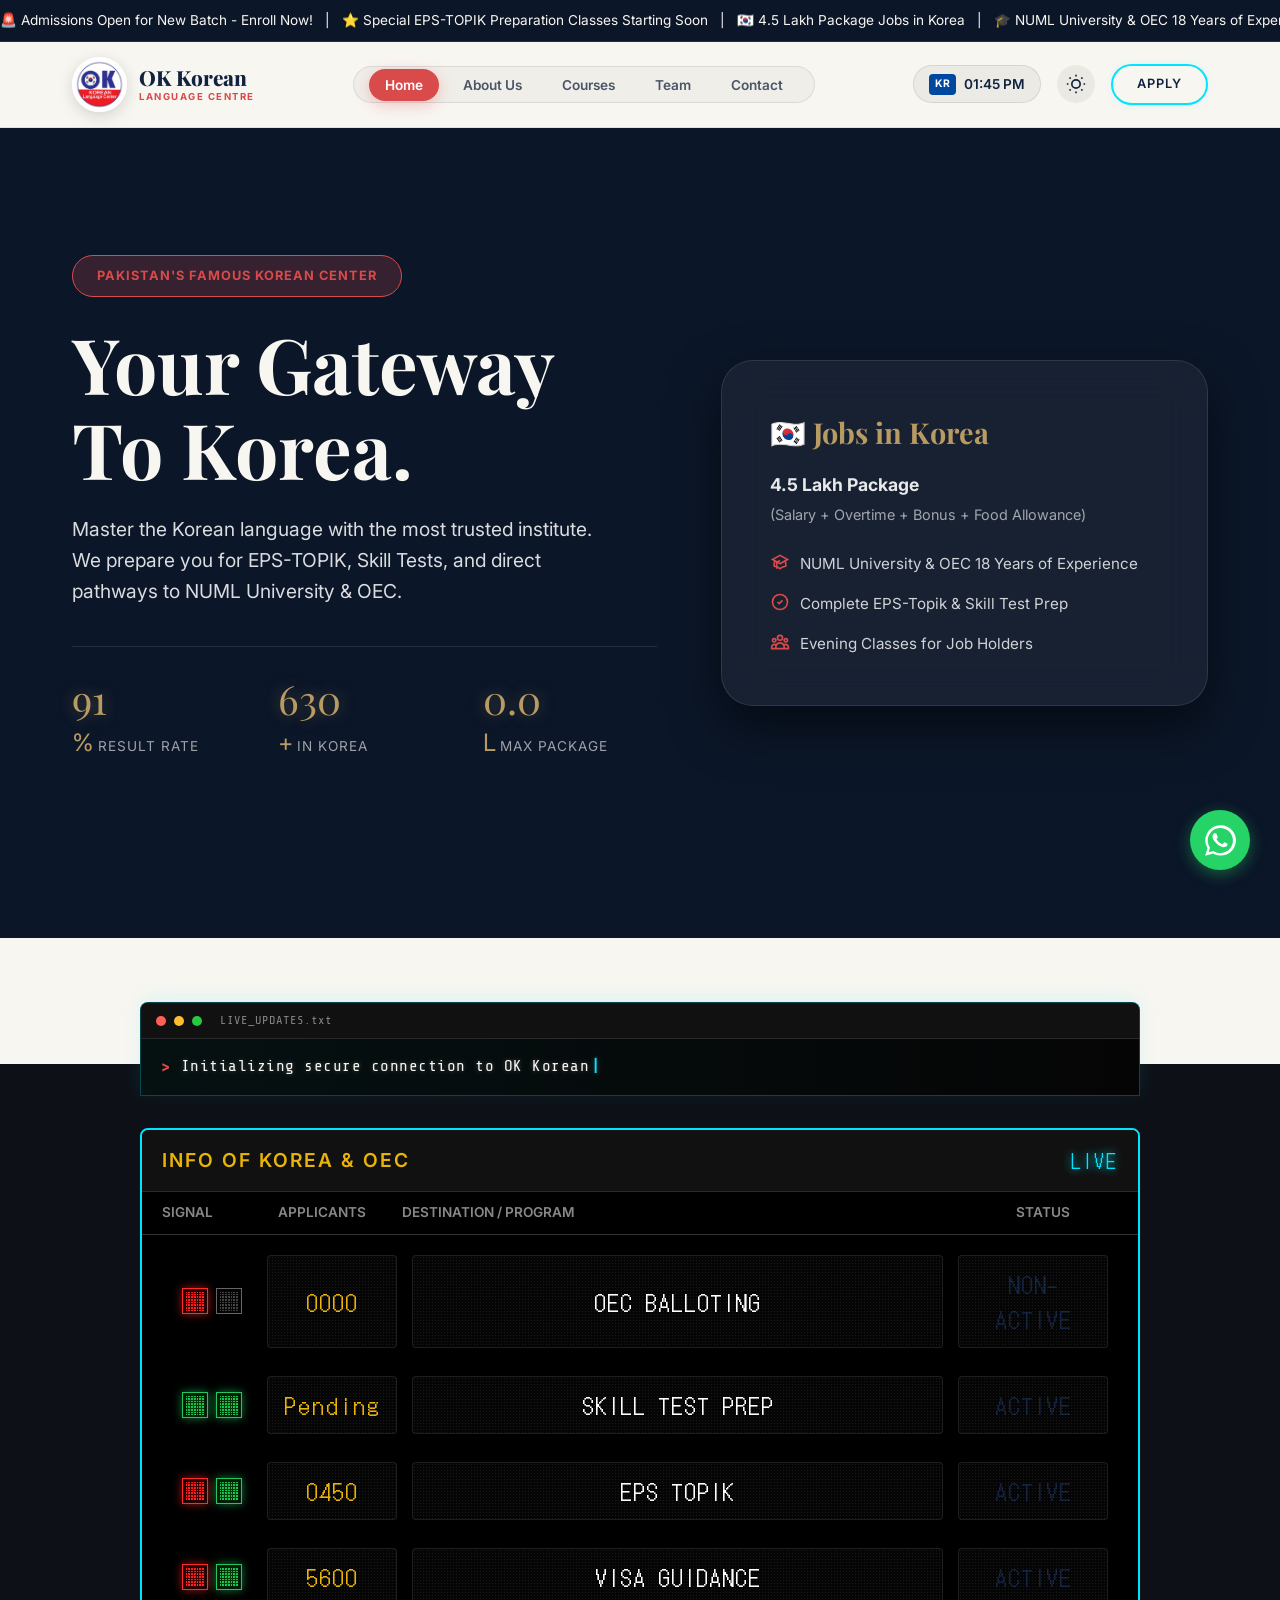
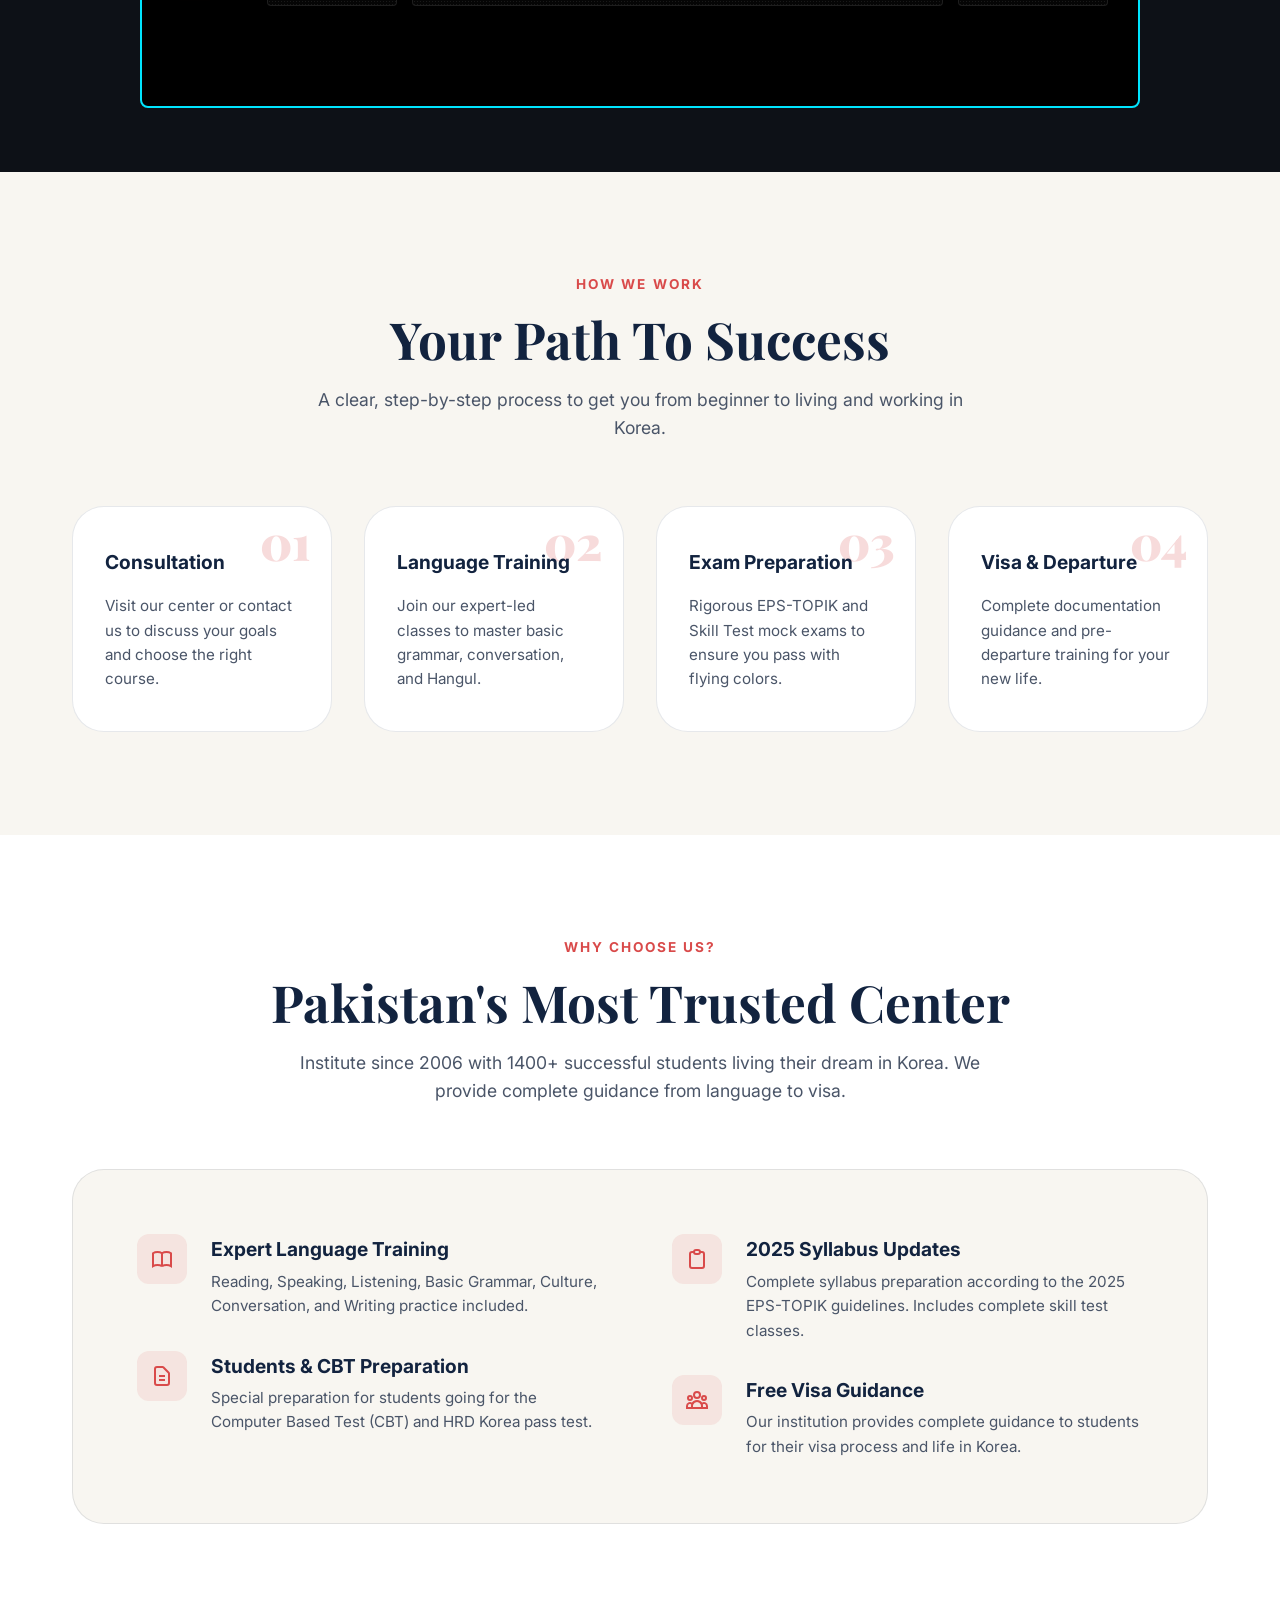
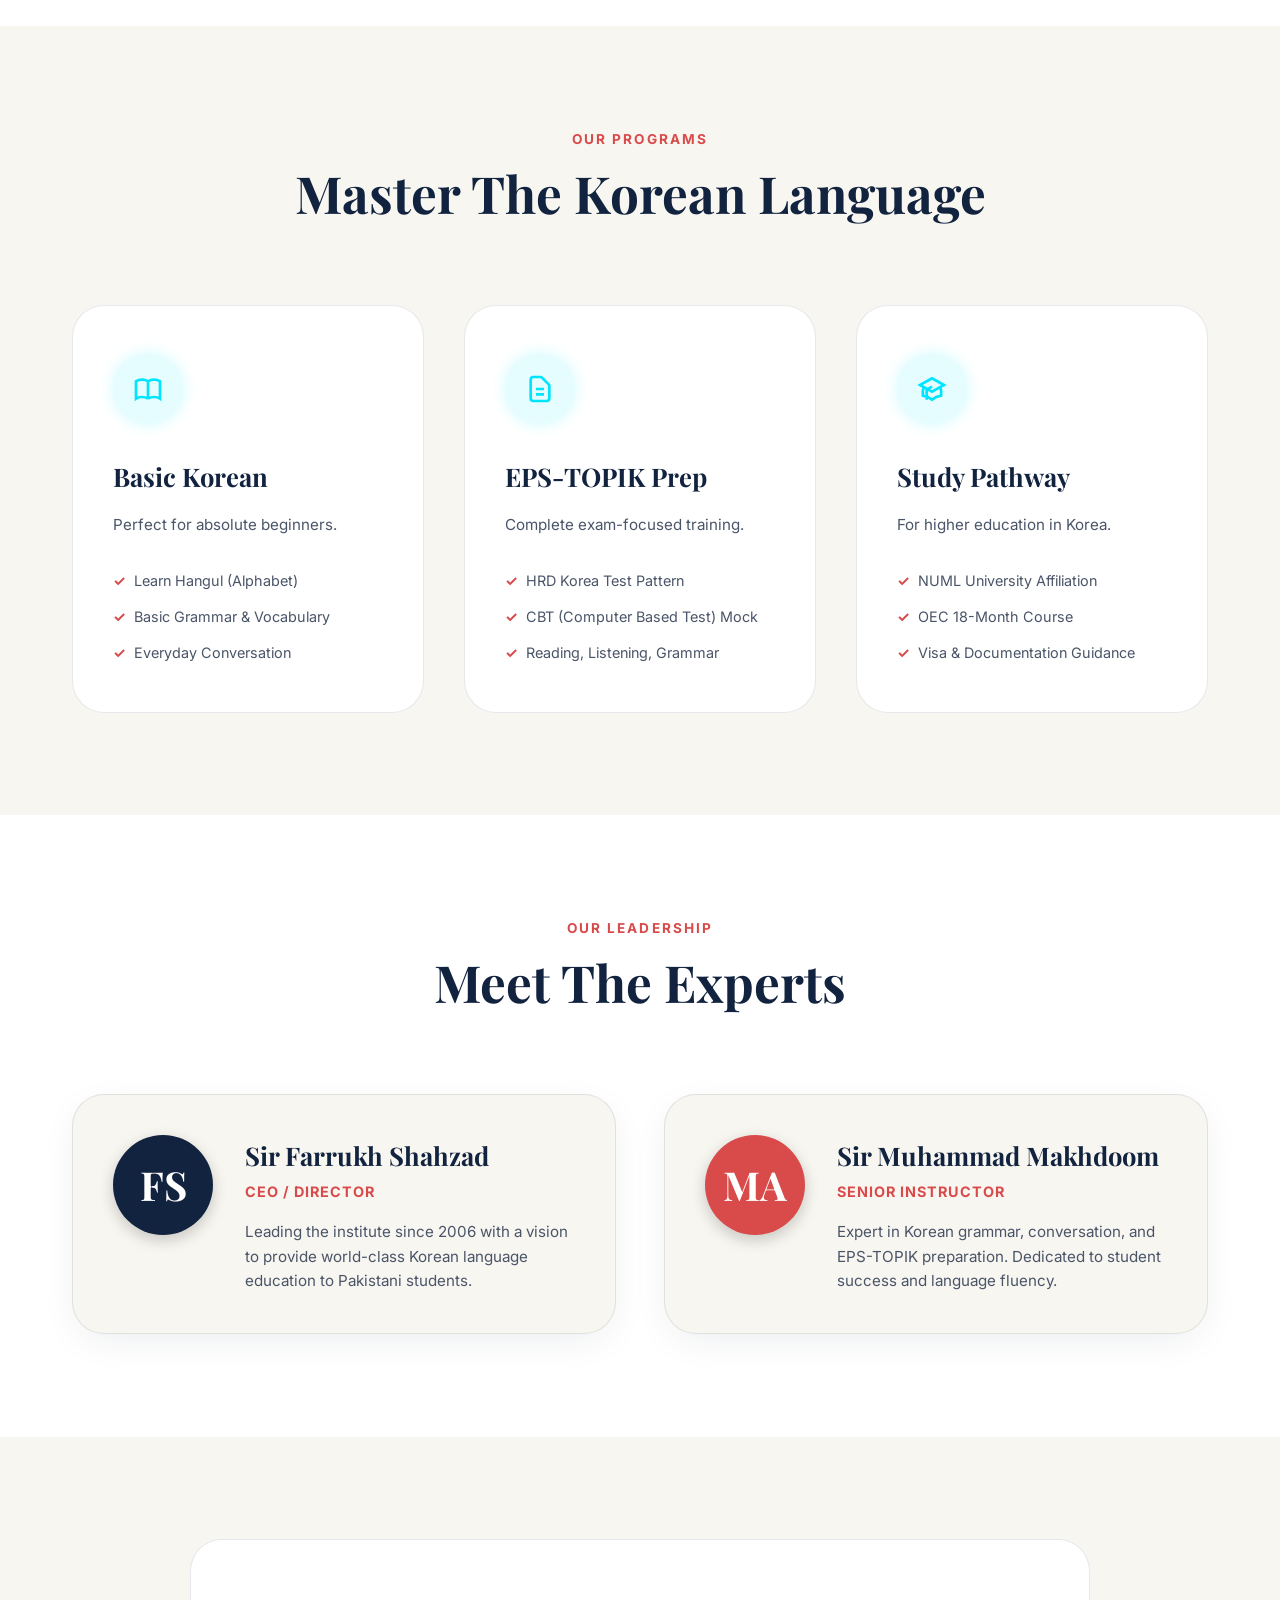
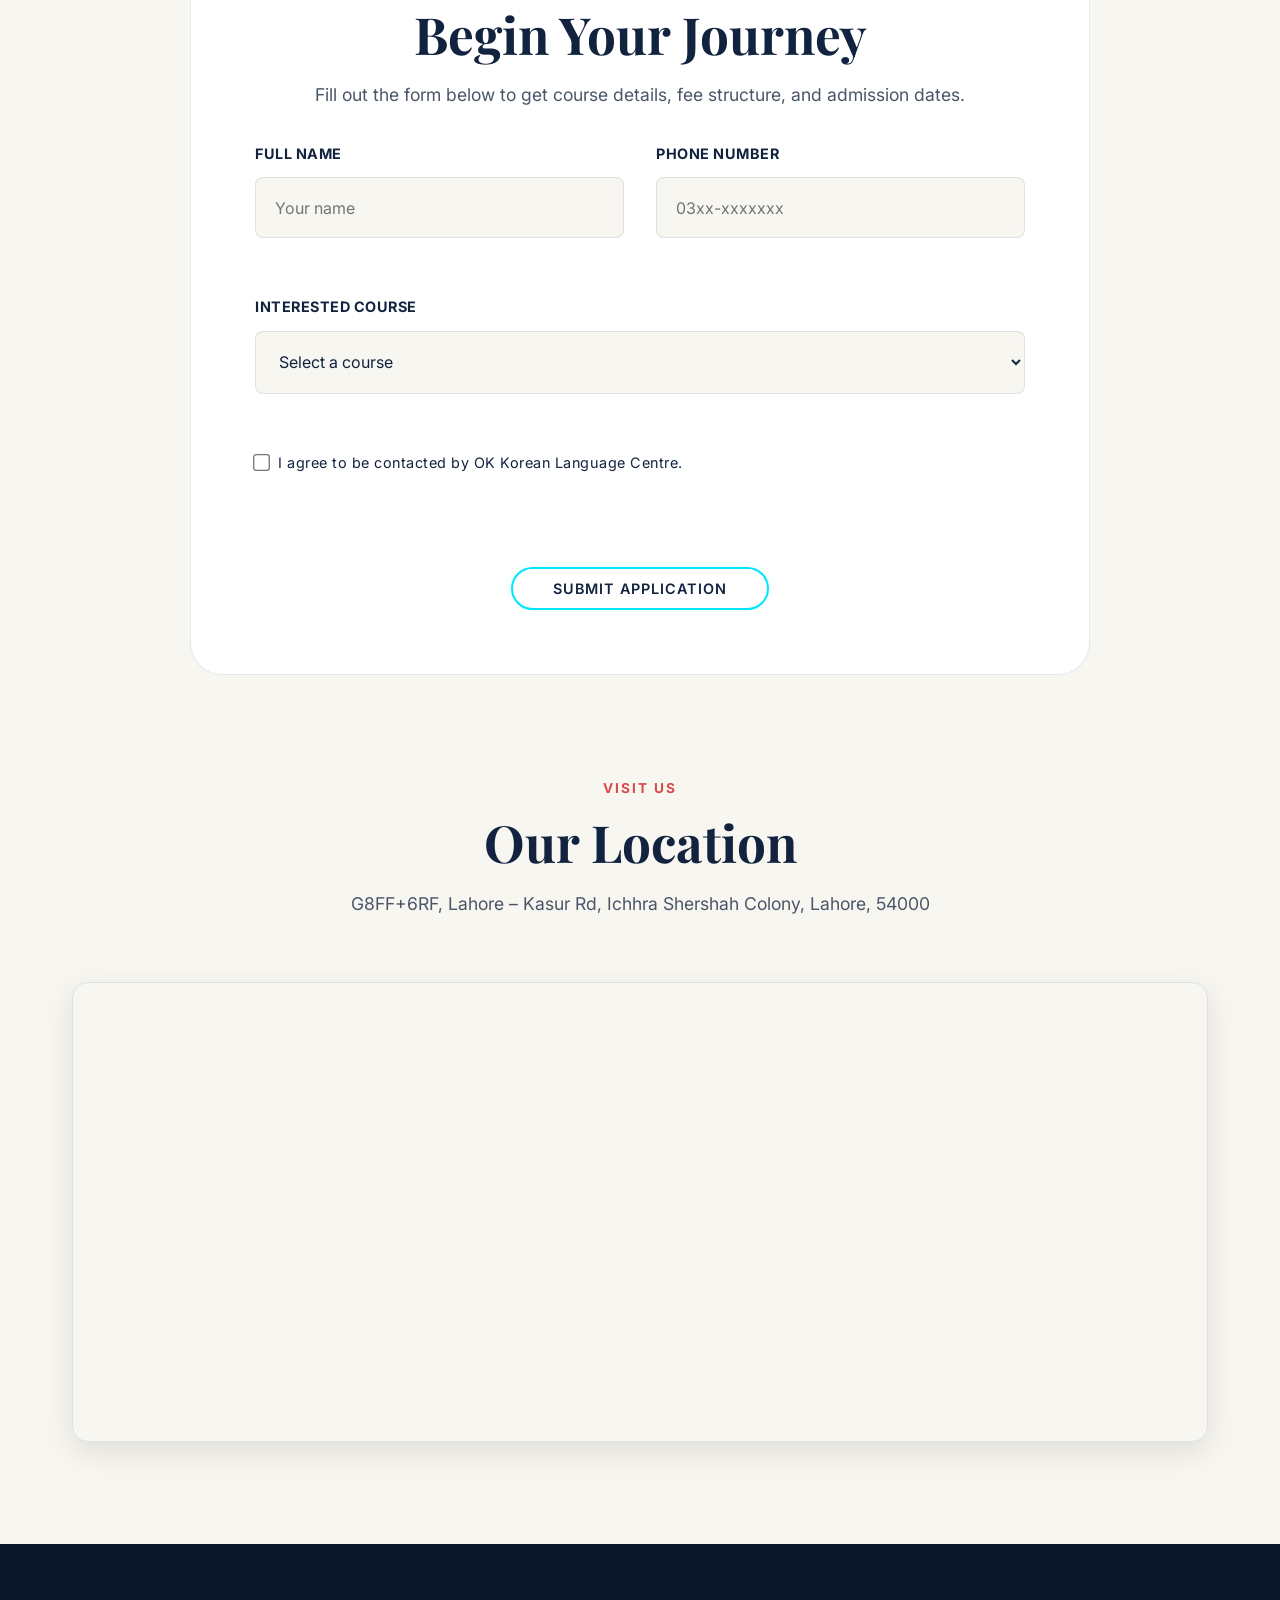
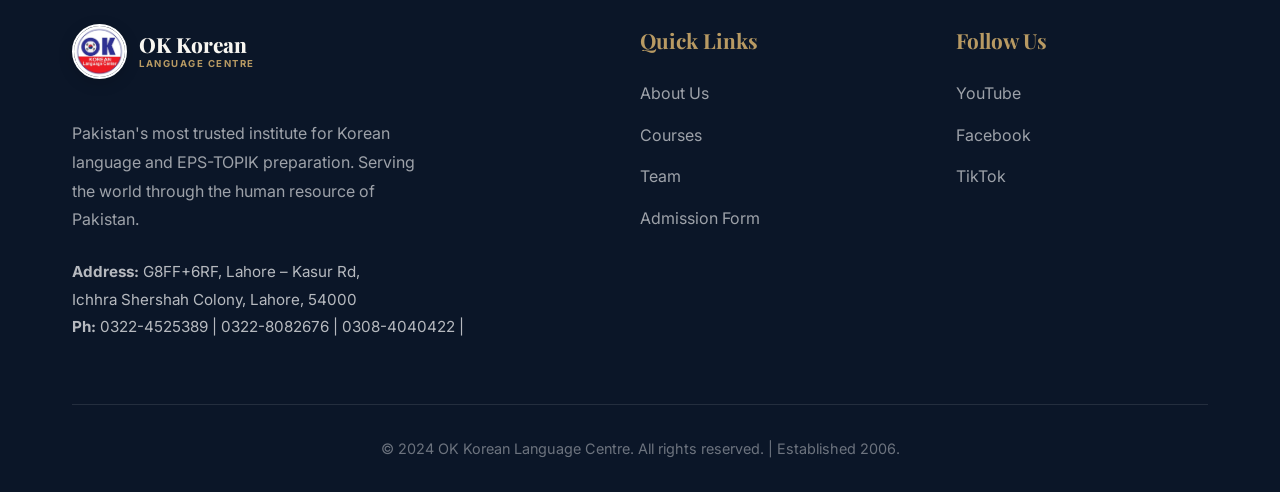
==== commit b7ccafbf: "Add files via upload" ====
--- a/index.html
+++ b/index.html
@@ -1,8 +1,3 @@
-Bhai, maafi chahta hoon. Main ne ghalti se form ke sath LEDs ka code bhi touch kar diya tha. Aapki tasveer aur baat ko samajh kar maine form mein sirf **Web3Forms** ka action aur hidden fields add ki hain taake aapko queries mil sakein. **LEDs ka design bilkul waisa hi hai** jaisa aapne last time set kiya tha.
-
-Yahan aapka **complete `index.html`** hai. Aap is poore code ko copy karke apni `index.html` file mein replace kar dein.
-
-```html
 <!DOCTYPE html>
 <html lang="en" data-theme="light">
 <head>
@@ -857,5 +852,4 @@
 
     <script src="script.js"></script>
 </body>
-</html>
-```+</html>
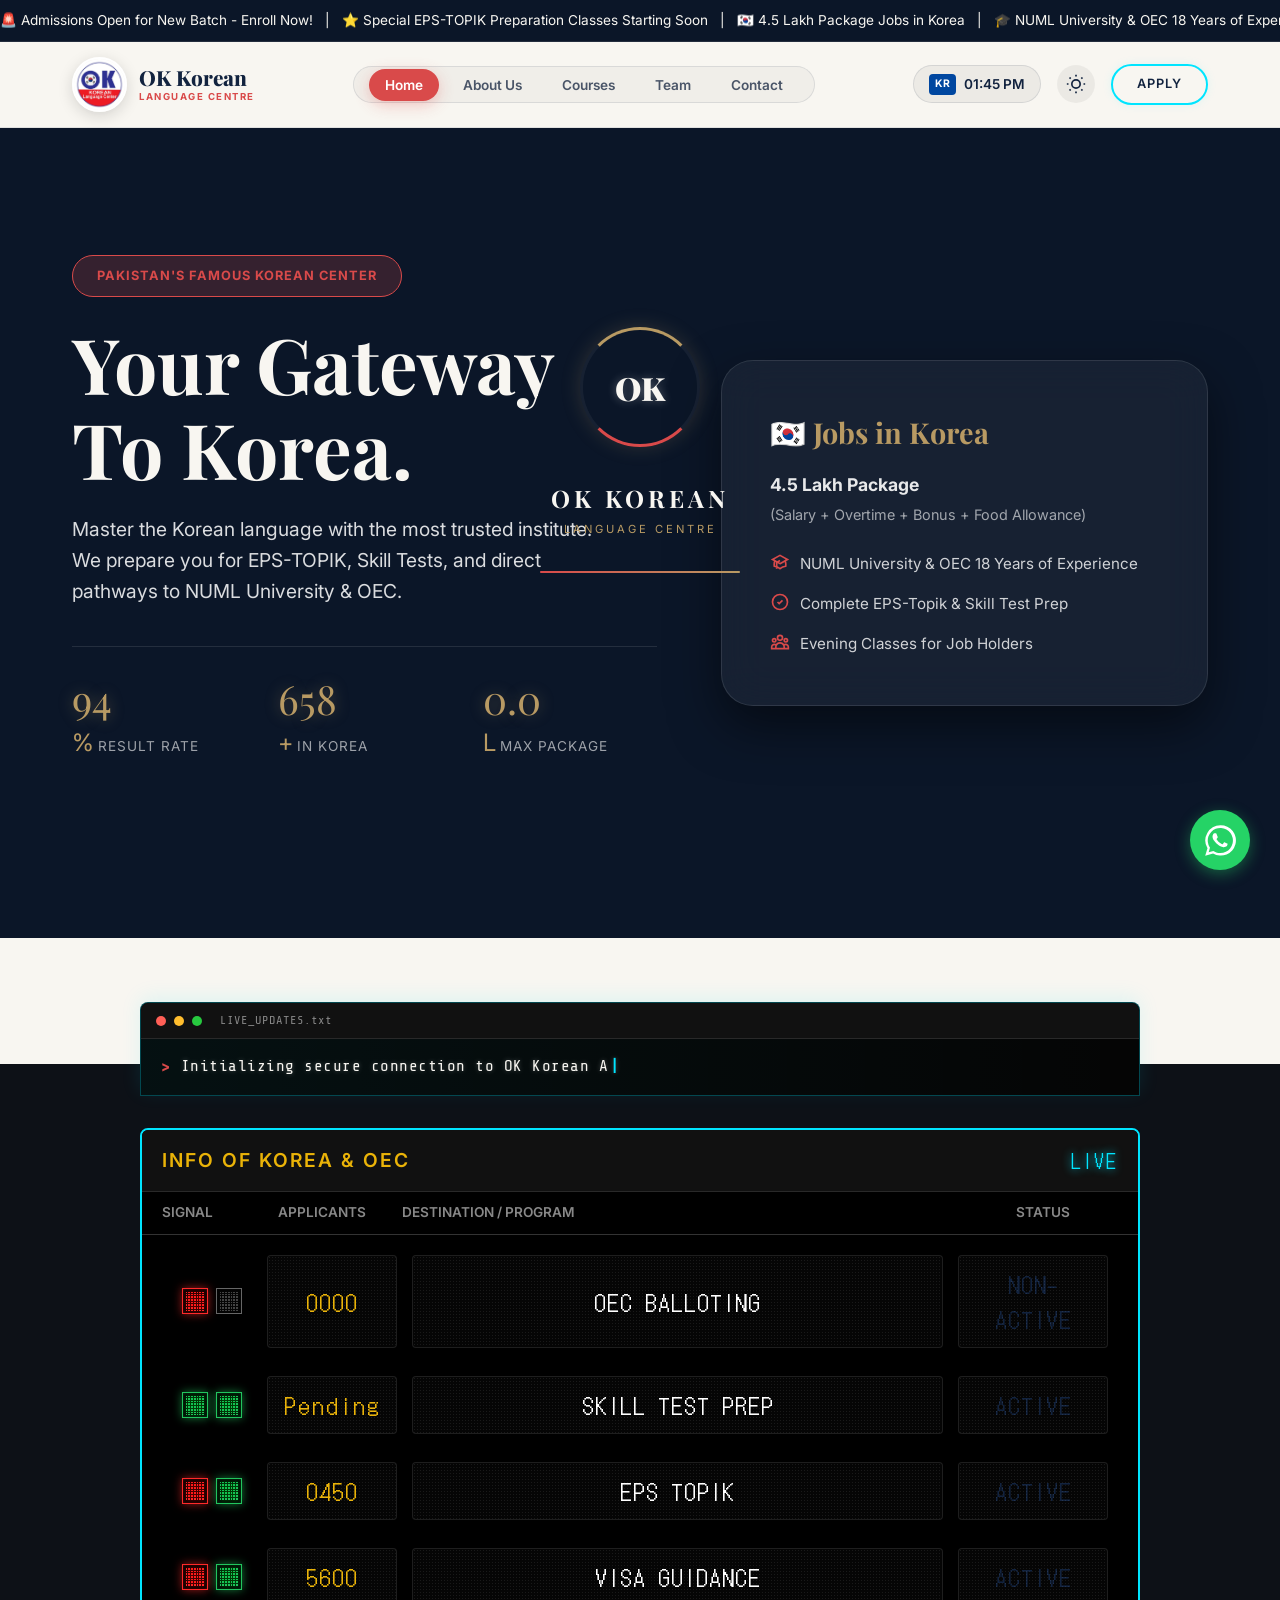
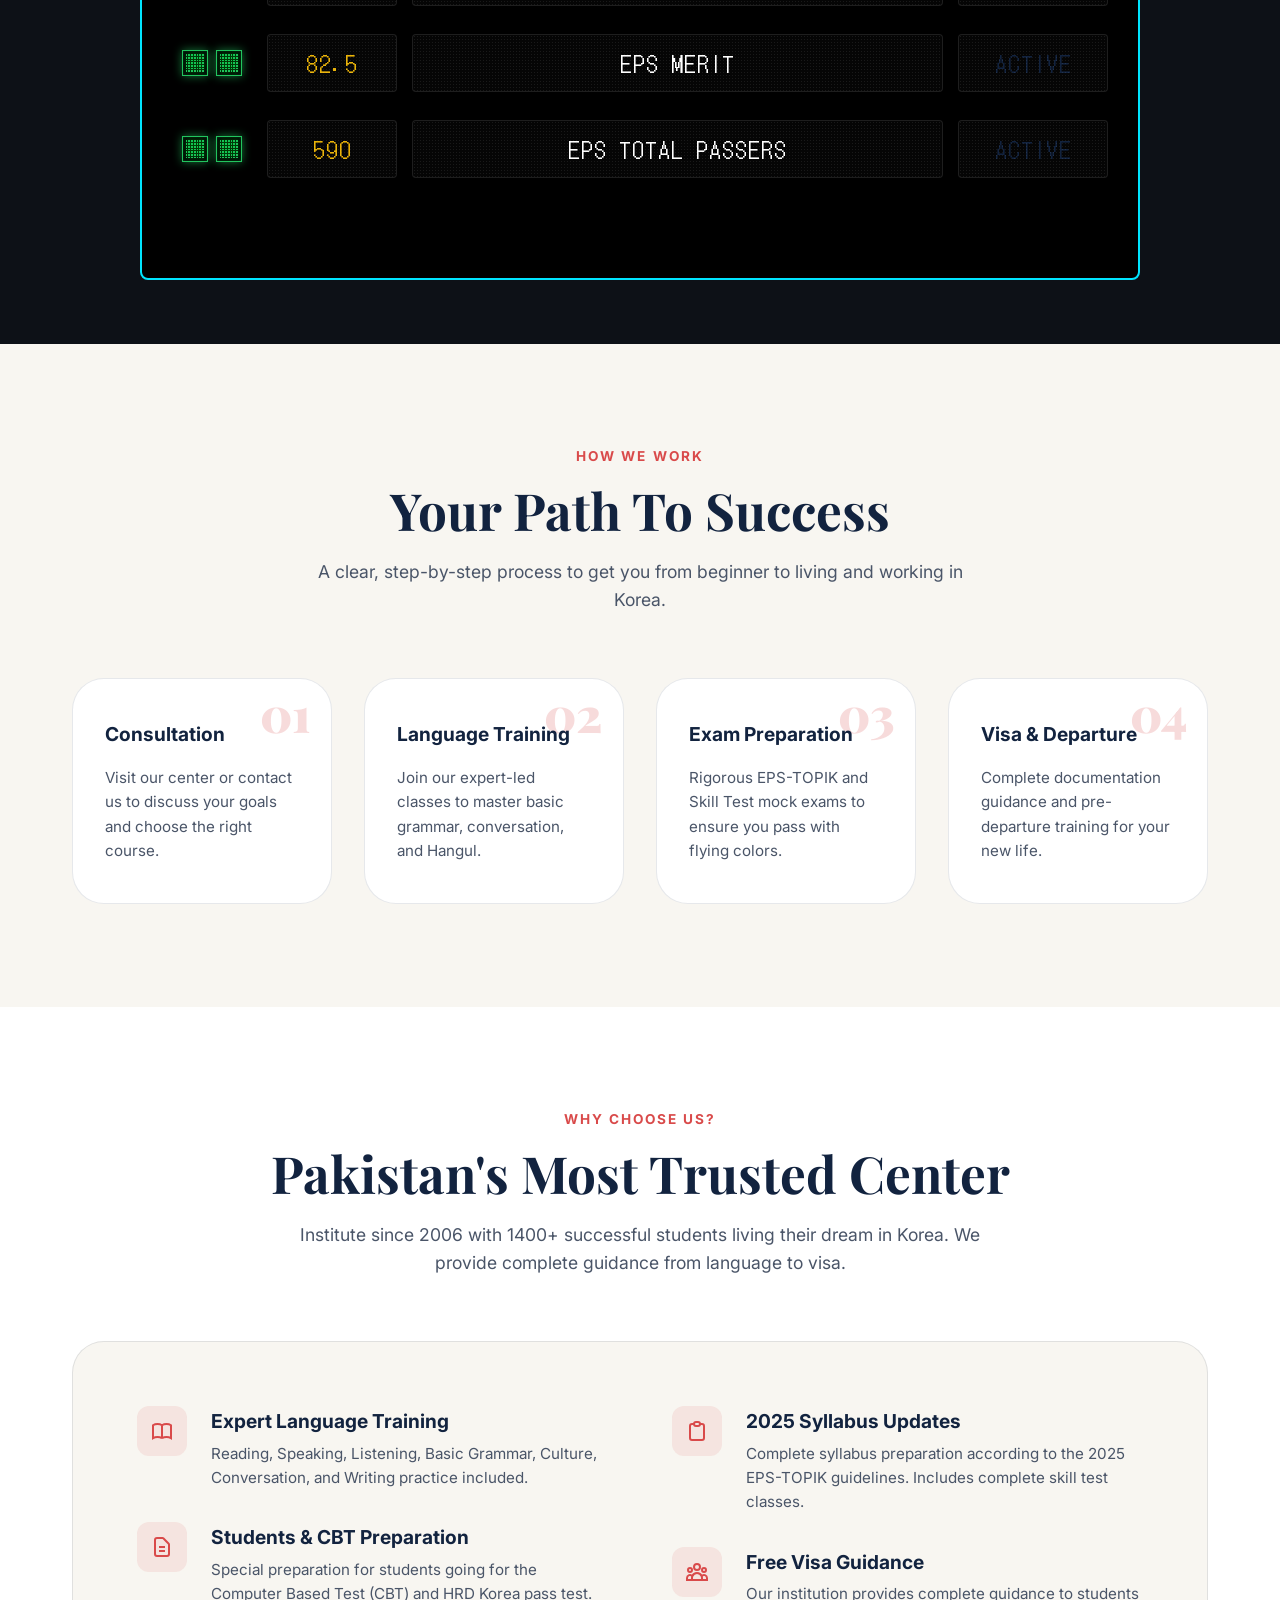
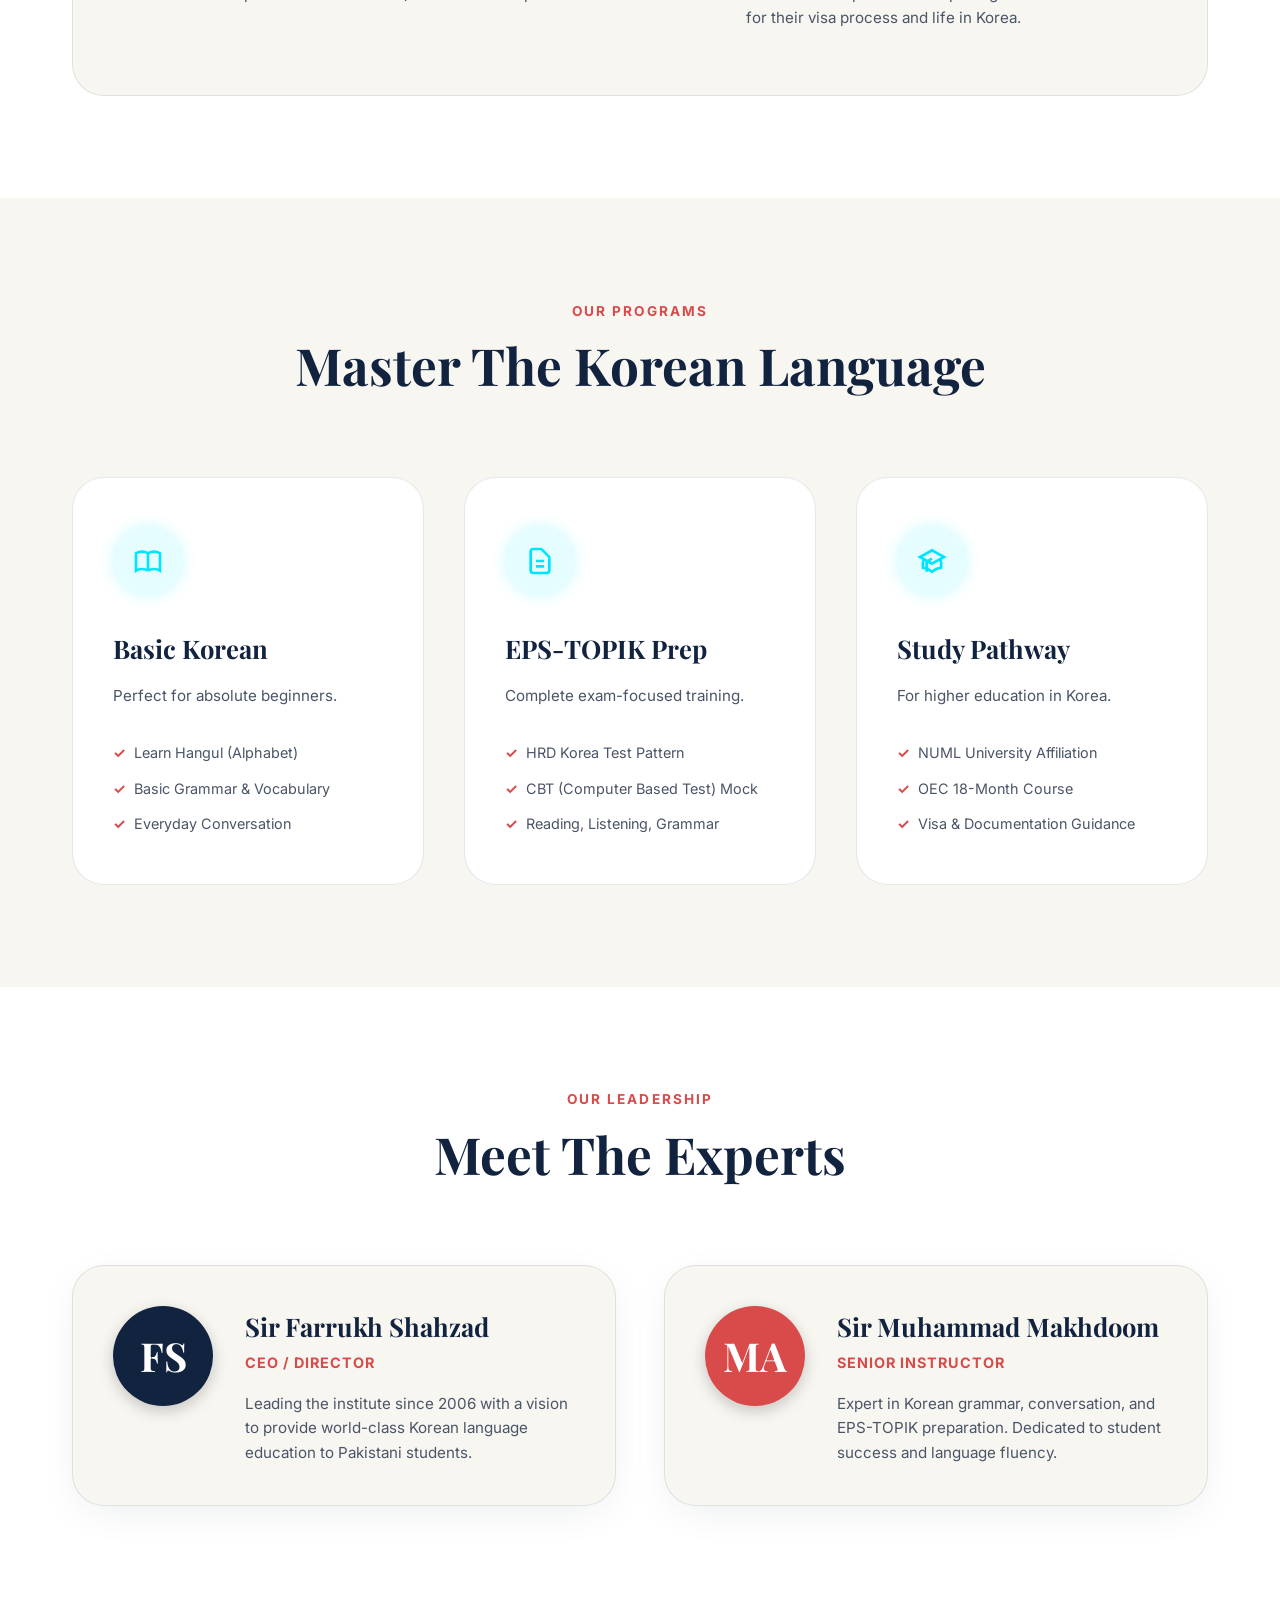
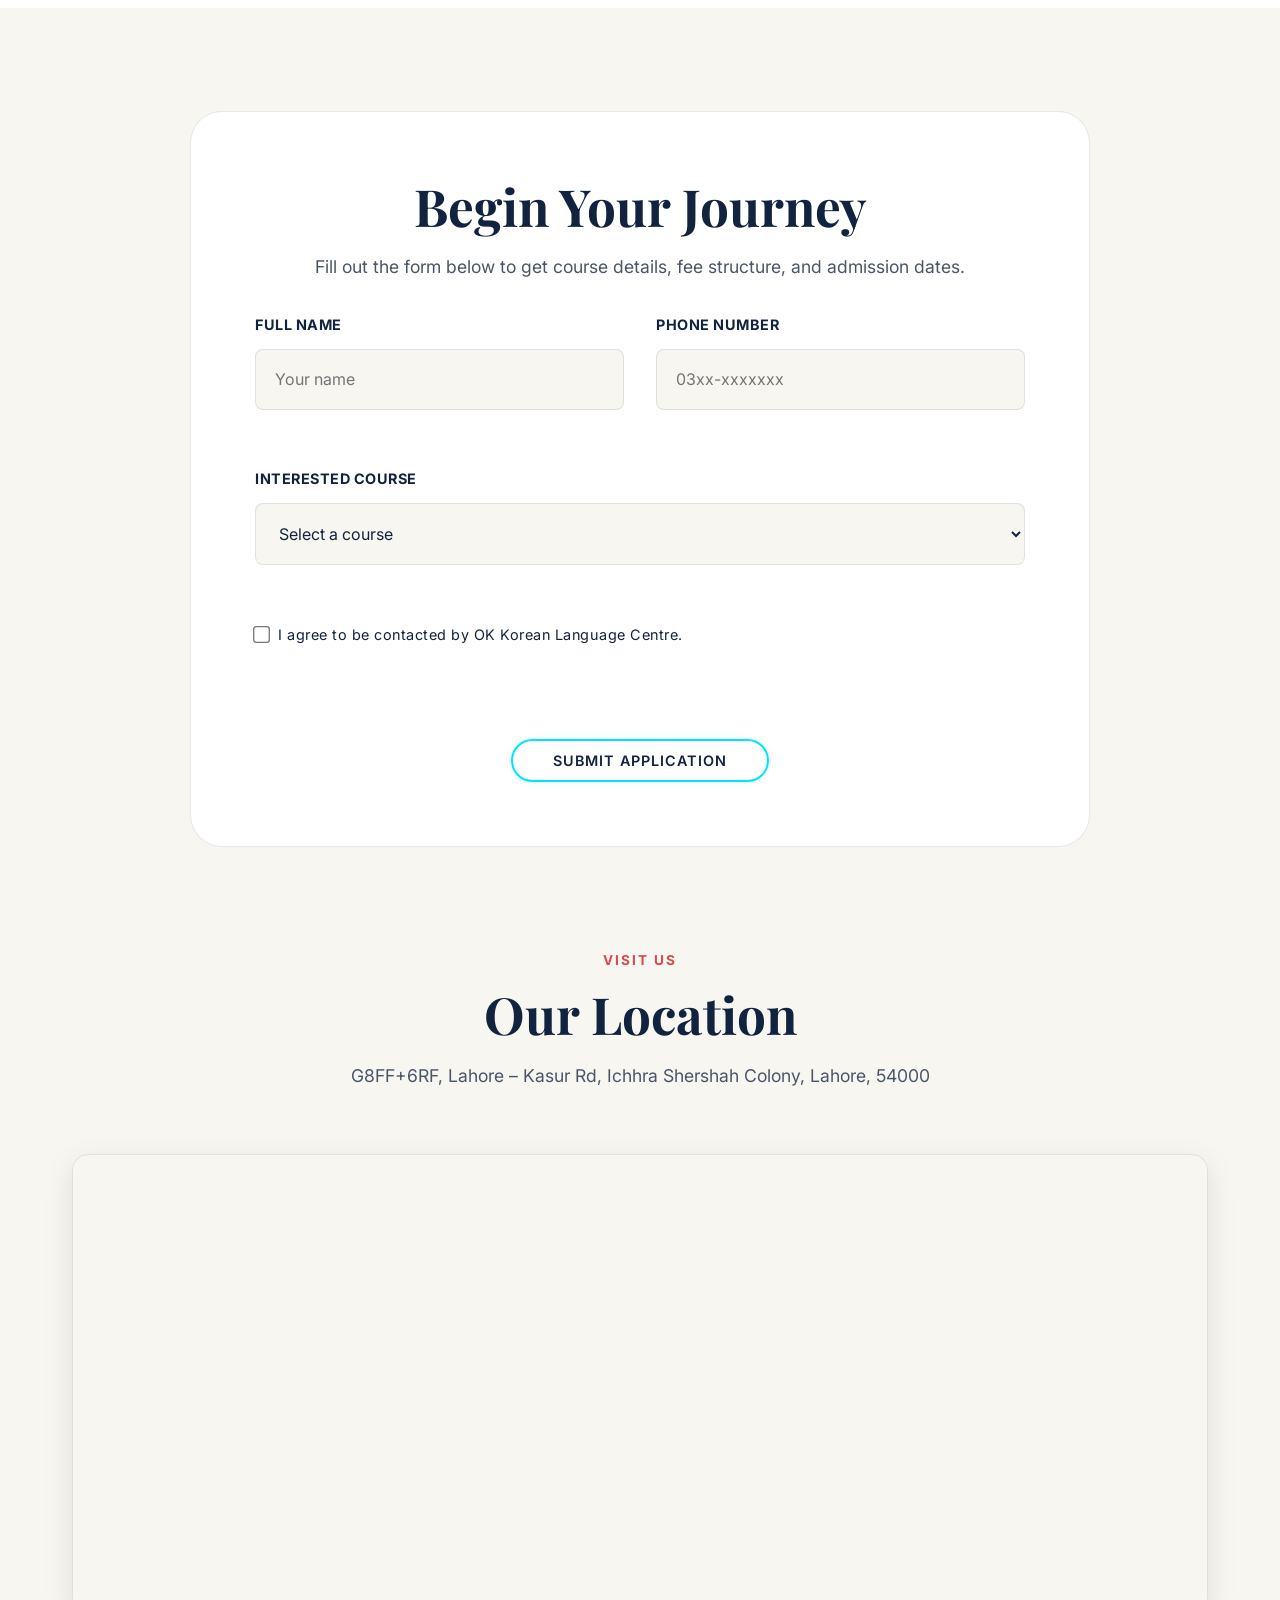
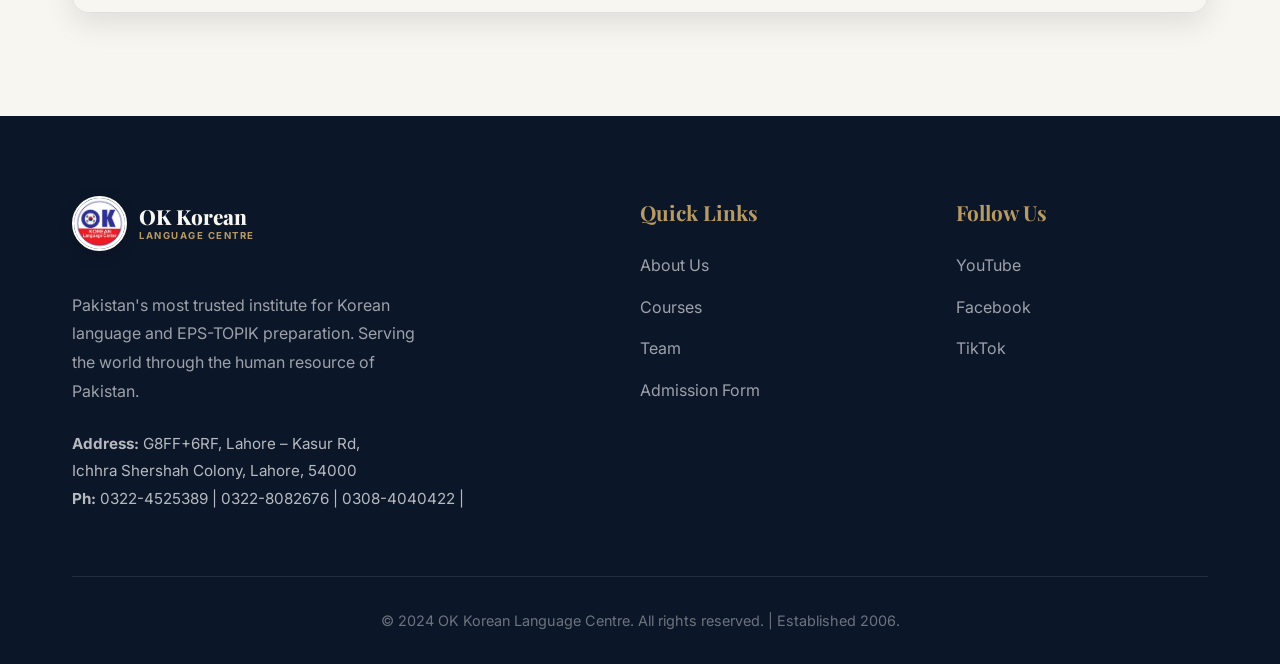
==== commit 574a2a68: "Add files via upload" ====
--- a/index.html
+++ b/index.html
@@ -422,7 +422,6 @@
             
             <!-- Logo -->
             <a href="#home" class="logo">
-                <!-- Yahan logo ka naam change kiya gaya hai -->
                 <img src="logo - Copy.png" alt="OK Korean Logo" class="custom-logo-img" onerror="this.src='https://via.placeholder.com/60?text=OK'">
                 <div class="logo-text-wrapper">
                     <span class="logo-title">OK Korean</span>
@@ -591,6 +590,32 @@
                     <div class="box status-col status-active">ACTIVE</div>
                 </div>
 
+                <!-- =========================================
+                     NAYI ROWS ADD KI GAYI HAIN YAHAN
+                     ========================================= -->
+
+                <!-- Row 5: EPS MERIT (Dono Green Fade In/Out) -->
+                <div class="data-row">
+                    <div class="led-indicator led-fade-both">
+                        <div class="matrix-led green-glow"><div class="dot"></div></div>
+                        <div class="matrix-led green-glow"><div class="dot"></div></div>
+                    </div>
+                    <div class="box number-col">82.5</div>
+                    <div class="box dest-col">EPS MERIT</div>
+                    <div class="box status-col status-active">ACTIVE</div>
+                </div>
+
+                <!-- Row 6: EPS TOTAL PASSERS (Dono Green Fade In/Out) -->
+                <div class="data-row">
+                    <div class="led-indicator led-fade-both">
+                        <div class="matrix-led green-glow"><div class="dot"></div></div>
+                        <div class="matrix-led green-glow"><div class="dot"></div></div>
+                    </div>
+                    <div class="box number-col">590</div>
+                    <div class="box dest-col">EPS TOTAL PASSERS</div>
+                    <div class="box status-col status-active">ACTIVE</div>
+                </div>
+
             </div>
         </div>
     </div>
@@ -813,7 +838,6 @@
             <div class="footer-grid">
                 <div>
                     <a href="#" class="logo" style="color: var(--ivory); margin-bottom: 1rem; display: inline-flex;">
-                        <!-- Yahan footer logo ka naam change kiya gaya hai -->
                         <img src="logo - Copy.png" alt="OK Korean Logo" class="custom-logo-img" onerror="this.src='https://via.placeholder.com/60?text=OK'">
                         <div class="logo-text-wrapper">
                             <span class="logo-title" style="color: var(--ivory);">OK Korean</span>
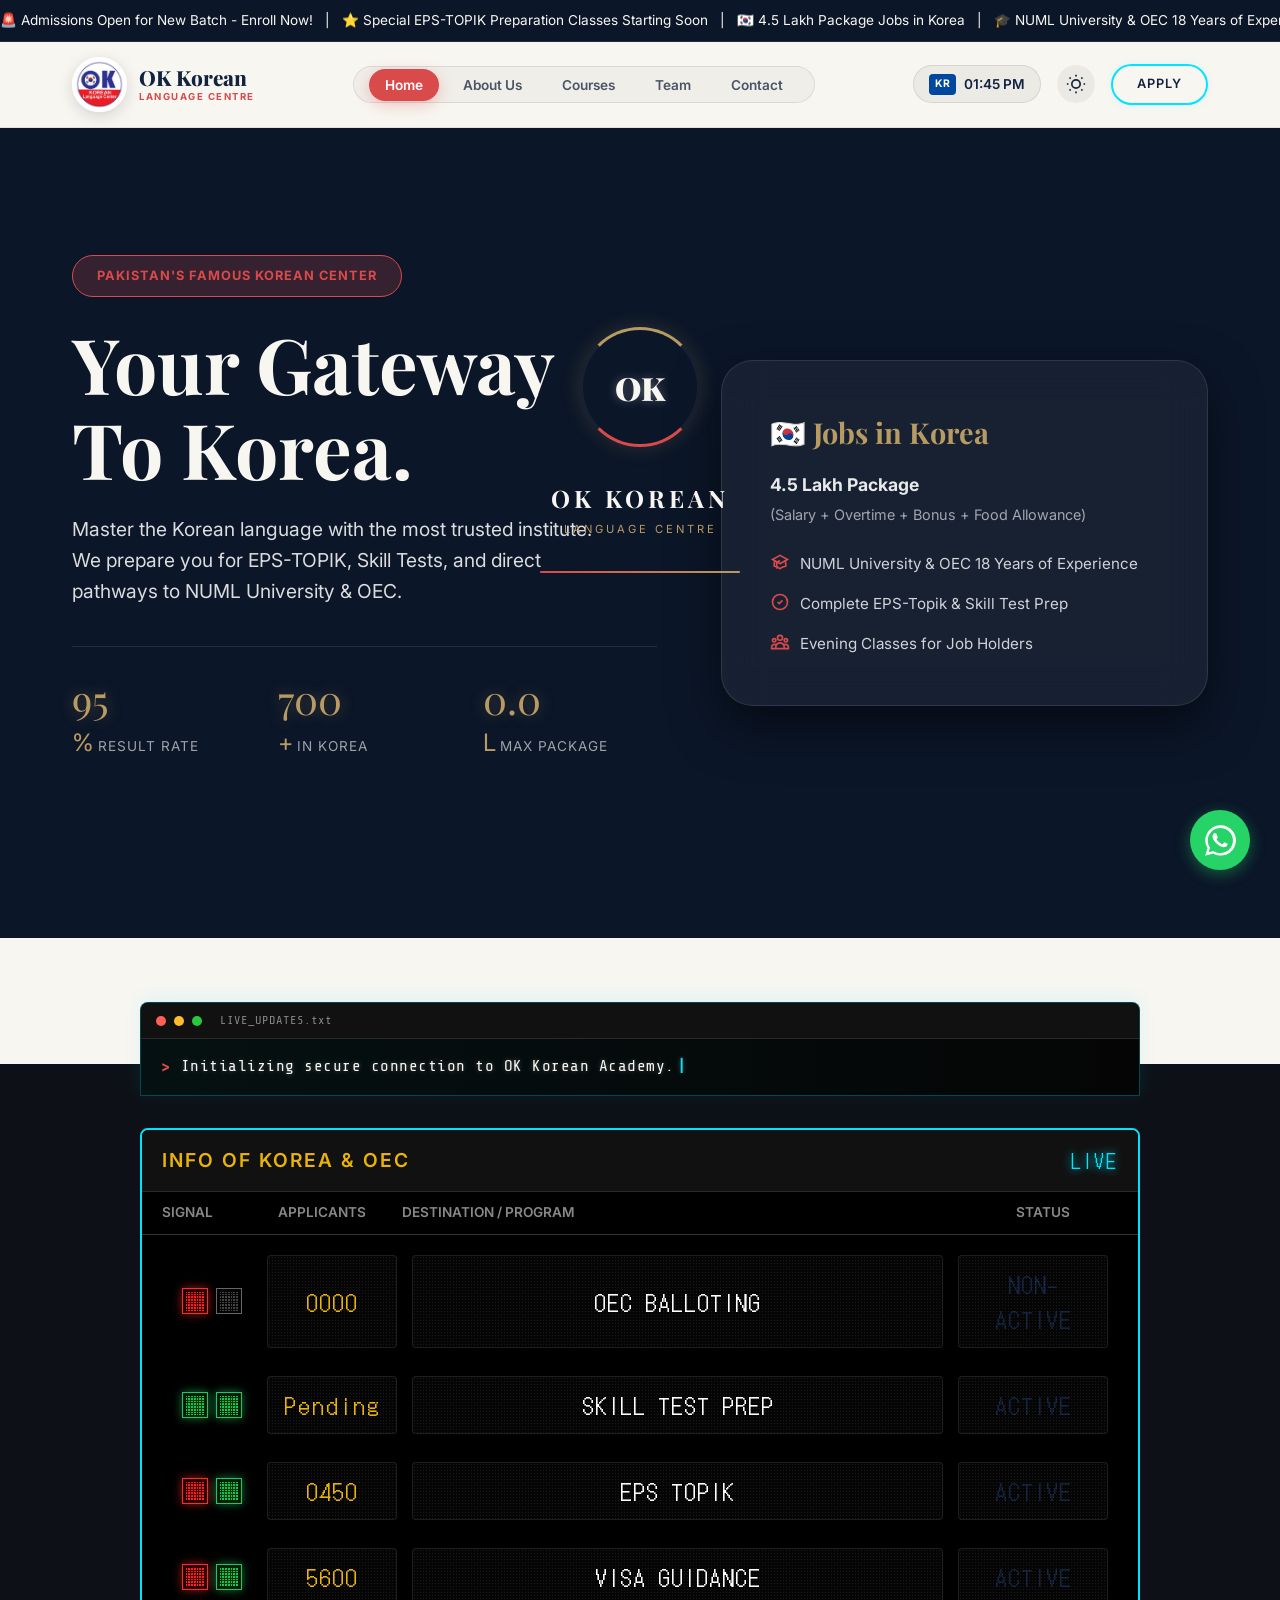
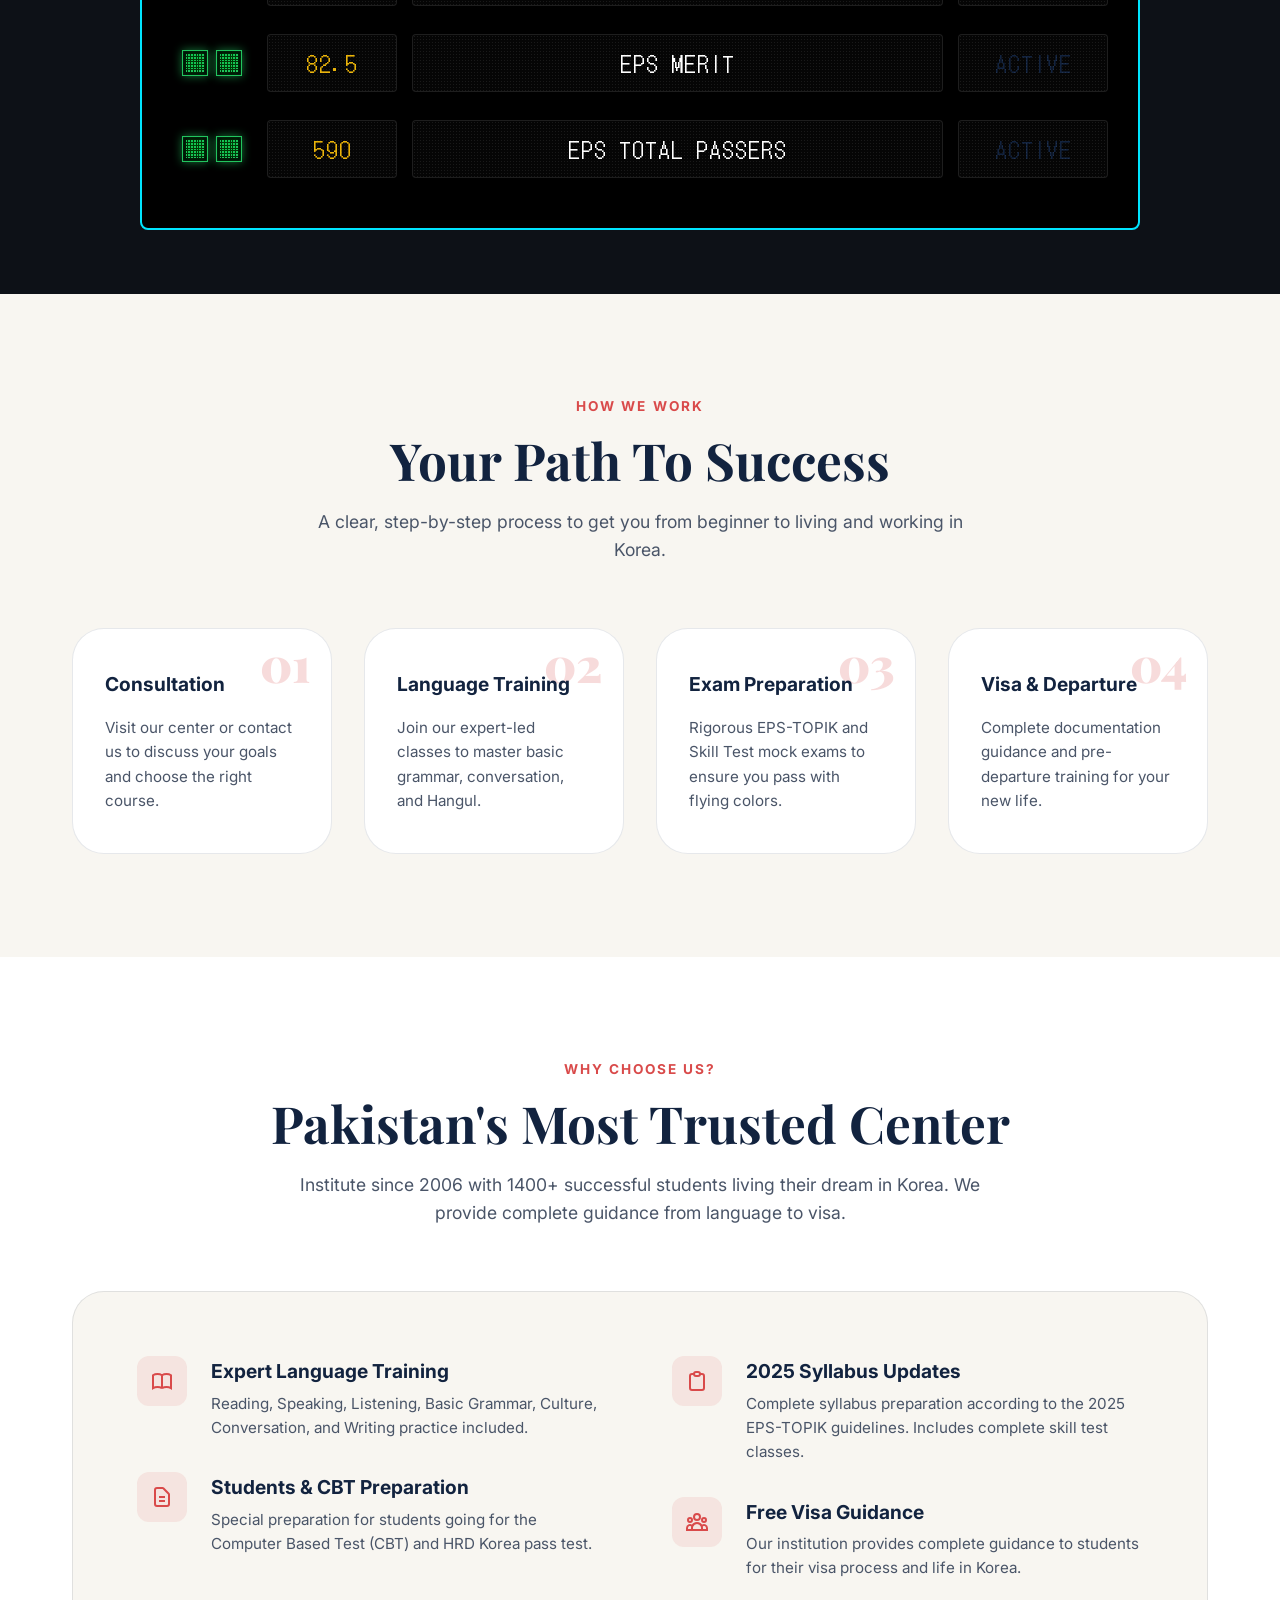
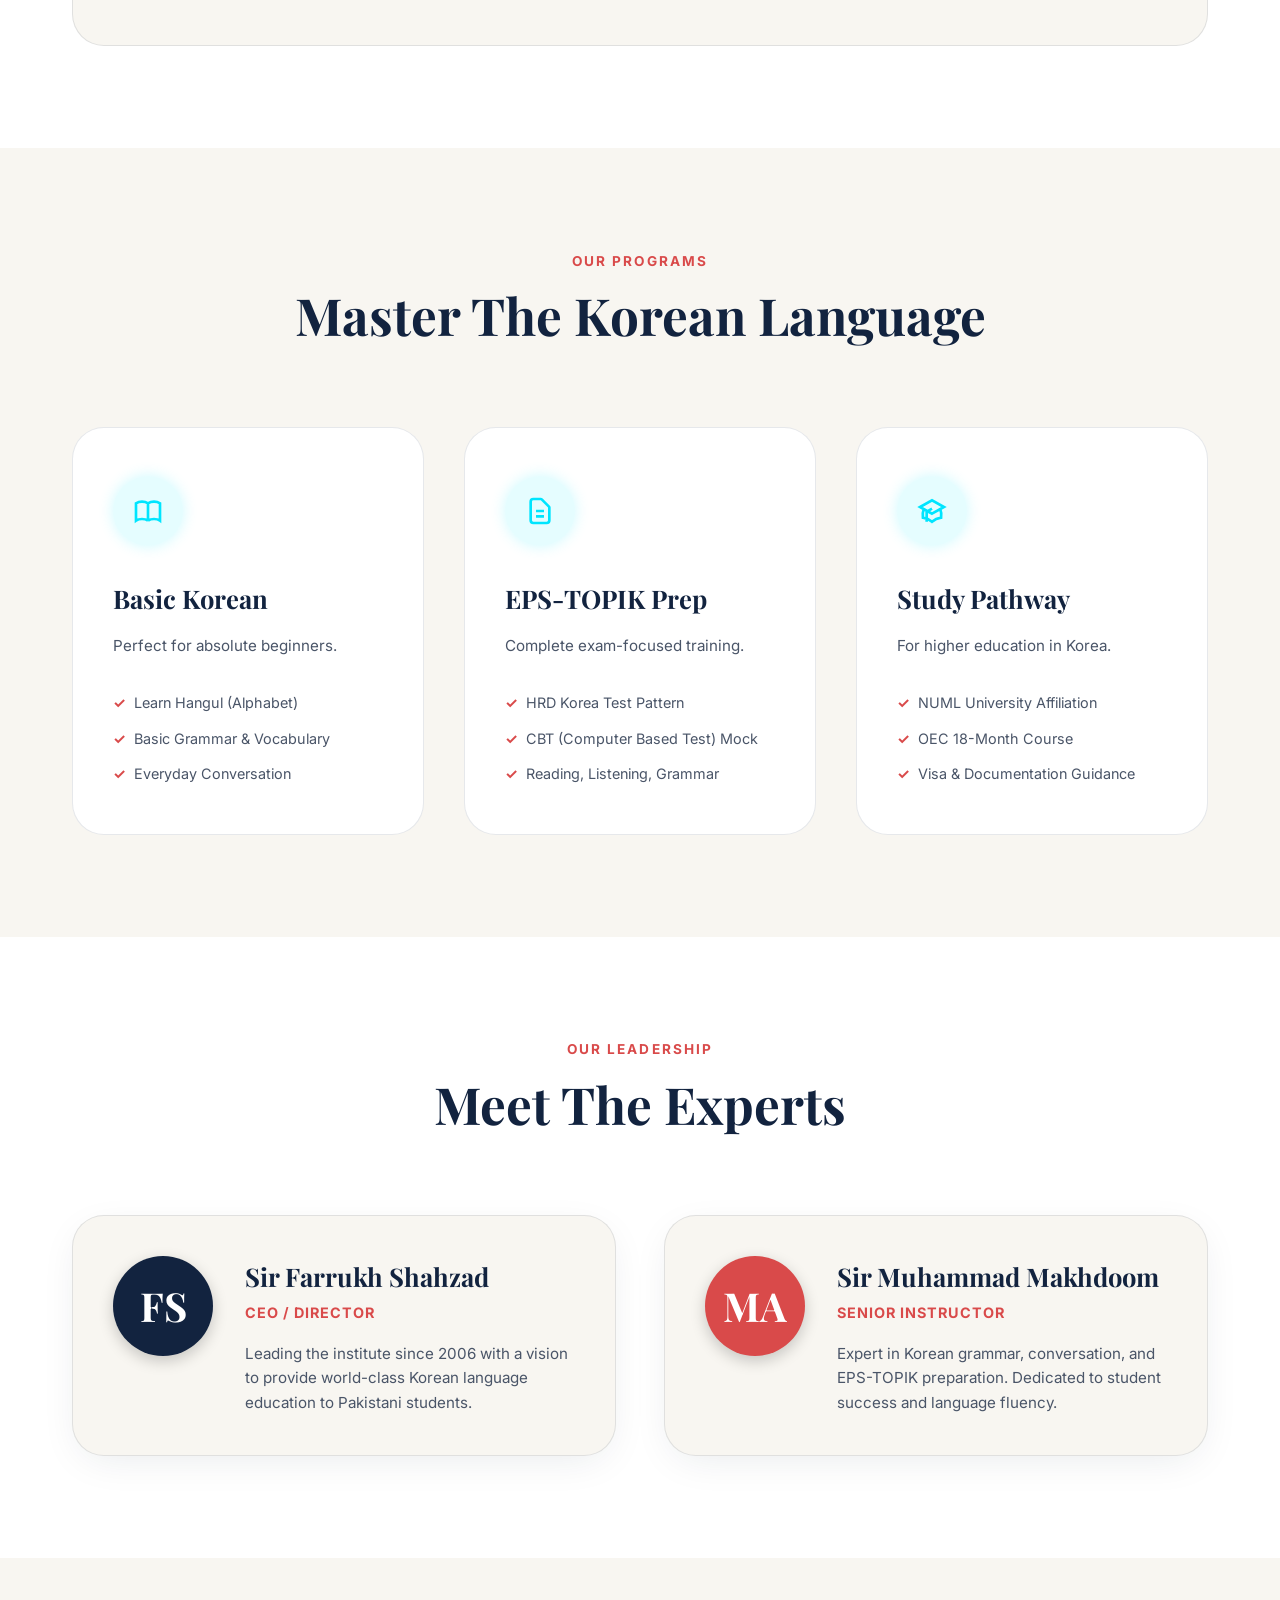
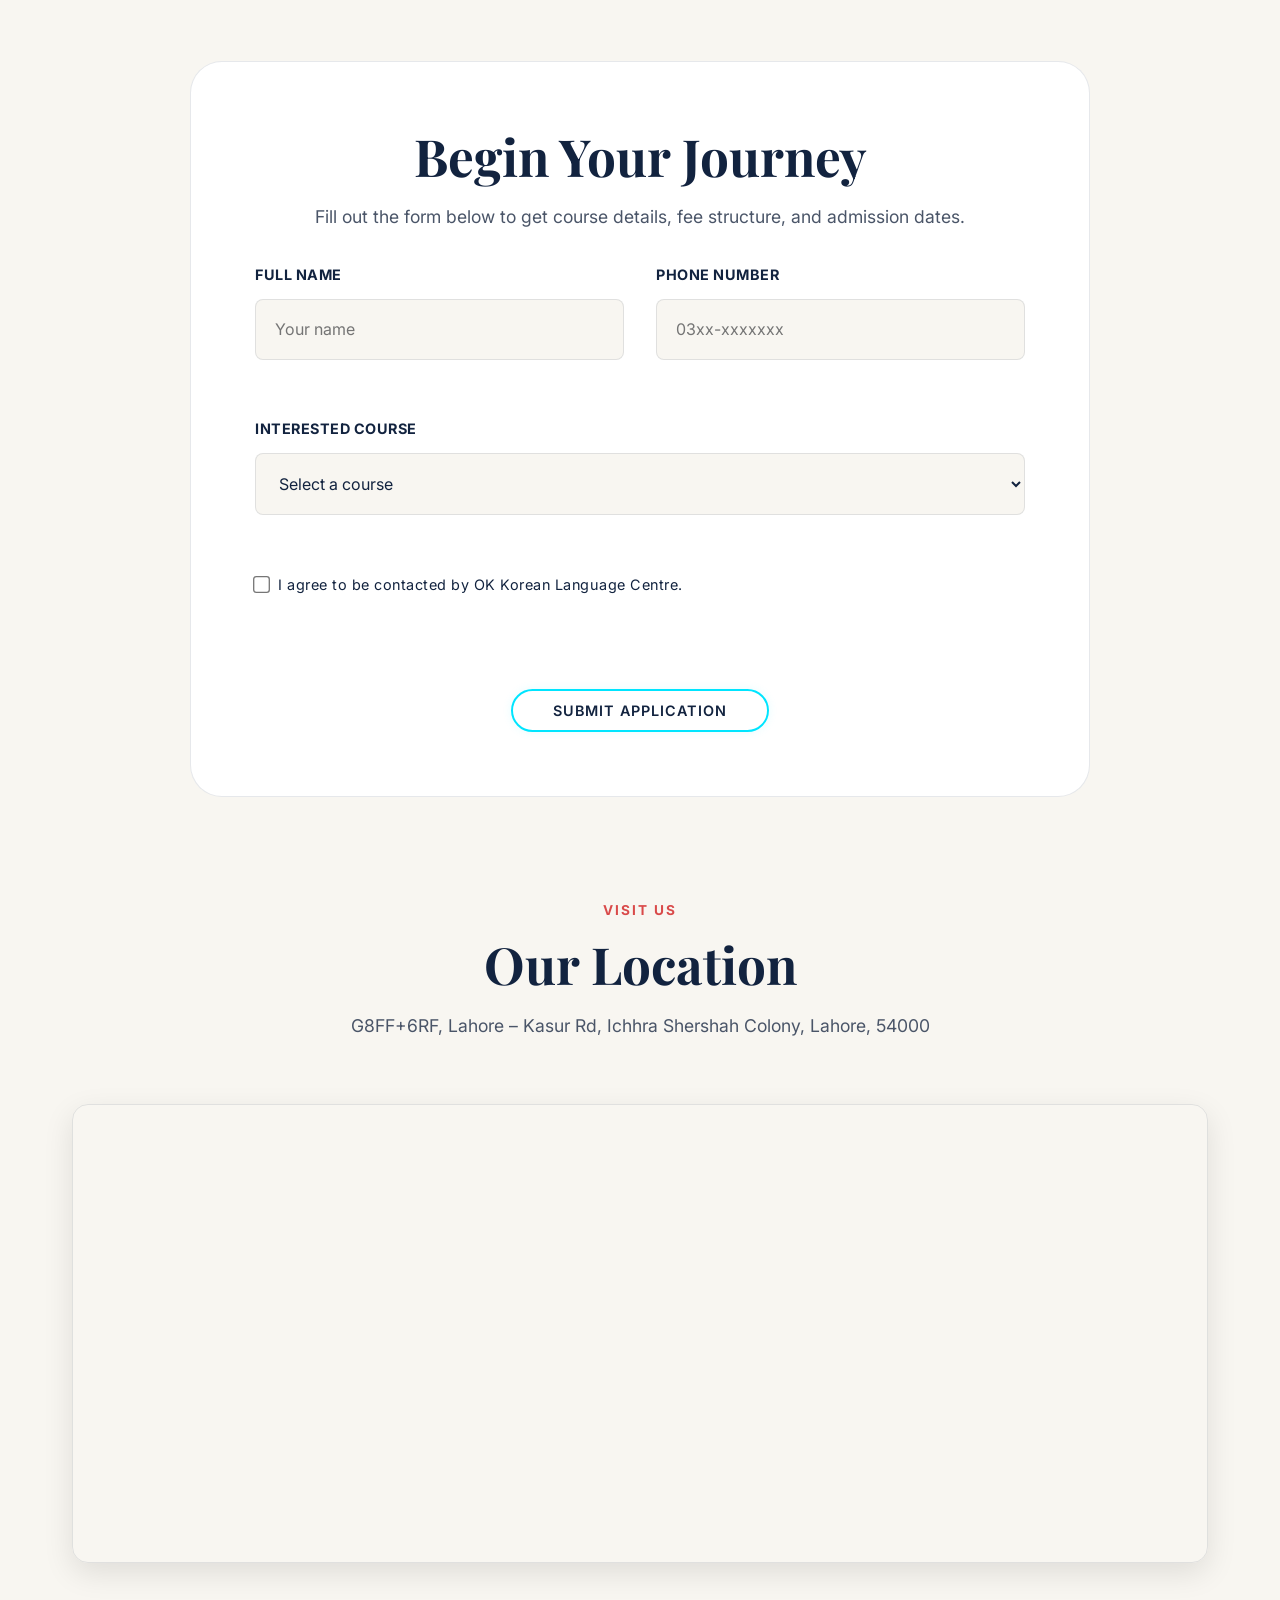
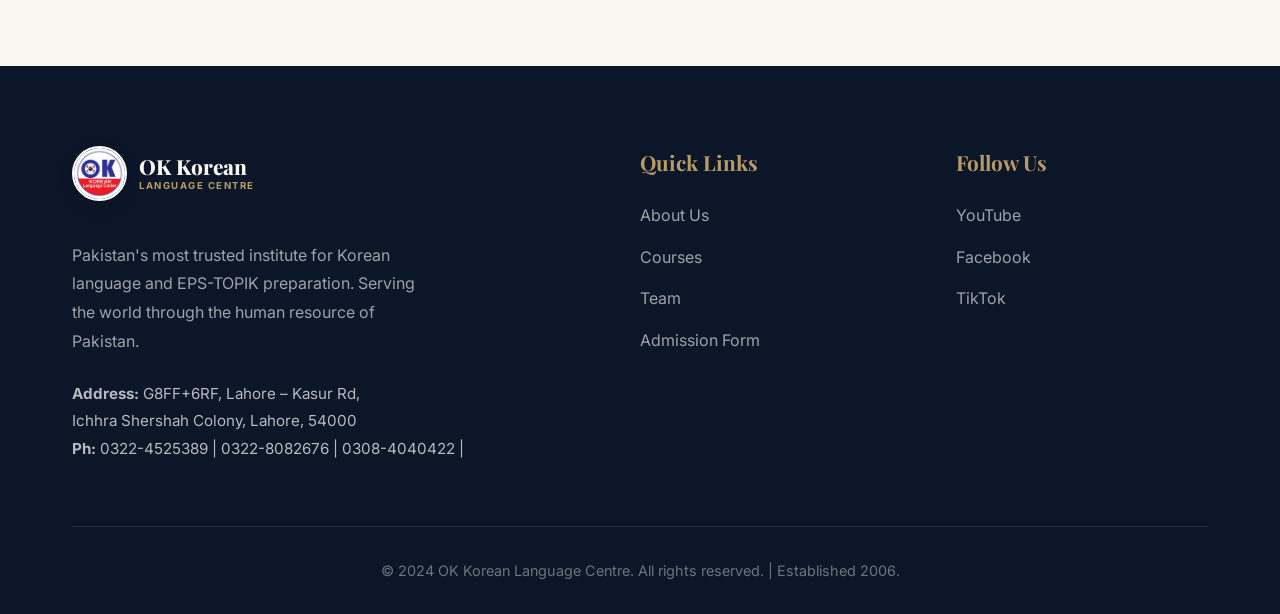
==== commit bb0e26f5: "Add files via upload" ====
--- a/index.html
+++ b/index.html
@@ -24,9 +24,6 @@
     
     <!-- Custom CSS for the Airport Board & Typewriter -->
     <style>
-        /* =========================================
-           RGB COLOR CHANGING BORDER ANIMATION
-           ========================================= */
         @keyframes rgbBorder {
             0% { border-color: #ff2a2a; box-shadow: 0 0 15px rgba(255, 42, 42, 0.4), inset 0 0 15px rgba(255, 42, 42, 0.1); }
             33% { border-color: #00e5ff; box-shadow: 0 0 15px rgba(0, 229, 255, 0.4), inset 0 0 15px rgba(0, 229, 255, 0.1); }
@@ -81,7 +78,6 @@
             text-shadow: 0 0 8px var(--neon-blue);
         }
 
-        /* Columns Layout */
         .board-grid, .data-row {
             display: grid;
             grid-template-columns: 80px 130px 1fr 150px;
@@ -110,7 +106,7 @@
             flex-direction: column;
             gap: 8px;
             padding-top: 10px;
-            padding-bottom: 80px; 
+            padding-bottom: 10px; 
         }
 
         .data-row {
@@ -151,32 +147,27 @@
         .dest-col { color: #ffffff; letter-spacing: 1px; z-index: 2; white-space: nowrap; text-align: center; }
         .status-col { letter-spacing: 1px; z-index: 2; text-align: center; }
 
-        /* UPDATED: FONT NORMAL, NO SHADOW */
         .status-active { 
             animation: activeColorCycle 3s infinite; 
-            text-shadow: none !important; /* Blur khatam */
-            font-weight: 400 !important; /* Non-bold */
+            text-shadow: none !important;
+            font-weight: 400 !important;
         }
         .status-non-active { 
             animation: nonActiveColorCycle 3s infinite; 
-            text-shadow: none !important; /* Blur khatam */
-            font-weight: 400 !important; /* Non-bold */
+            text-shadow: none !important;
+            font-weight: 400 !important;
         }
 
         @keyframes activeColorCycle {
-            0%, 100% { color: #eab308; } /* Yellow */
-            50% { color: #22c55e; }      /* Green */
+            0%, 100% { color: #eab308; }
+            50% { color: #22c55e; }
         }
 
         @keyframes nonActiveColorCycle {
-            0%, 100% { color: #ef4444; } /* Red */
-            50% { color: #ffffff; }      /* White */
-        }
-        /* ========================================= */
-
-        /* =========================================
-           UPDATED: 12x12 SQUARE FAST LED (FIXED BORDERS)
-           ========================================= */
+            0%, 100% { color: #ef4444; }
+            50% { color: #ffffff; }
+        }
+
         .led-indicator {
             display: flex;
             gap: 8px; 
@@ -187,67 +178,53 @@
         .matrix-led {
             width: 26px; 
             height: 26px;
-            border-radius: 0px; /* Perfect Square */
+            border-radius: 0px;
             background-color: #050505;
             border: 1px solid #333;
-            
-            /* 12x12 Grid */
             display: grid;
             grid-template-columns: repeat(12, 1fr);
             grid-template-rows: repeat(12, 1fr);
-            
             padding: 3px; 
             gap: 1px;     
-            
             box-shadow: inset 0 0 5px rgba(0,0,0,0.8);
             position: relative;
             overflow: hidden;
             transition: border-color 0.3s ease, box-shadow 0.3s ease;
         }
 
-        /* Dots Base - Perfect Square */
         .matrix-led .dot {
             width: 100%;
             height: 100%;
-            border-radius: 0px; /* Square Dots */
-            background-color: #444; /* Light grey so grid is visible on off state */
+            border-radius: 0px;
+            background-color: #444;
             transition: background-color 0.3s ease, box-shadow 0.3s ease;
         }
 
-        /* Red Glow Border (Fixed, No Blink) */
         .matrix-led.red-glow {
             border-color: #ff2a2a;
             box-shadow: inset 0 0 3px rgba(255,42,42,0.3), 0 0 10px rgba(255,42,42,0.6);
         }
         
-        /* Green Glow Border (Fixed, No Blink) */
         .matrix-led.green-glow {
             border-color: #22c55e;
             box-shadow: inset 0 0 3px rgba(34,197,94,0.3), 0 0 10px rgba(34,197,94,0.6);
         }
 
-        /* Off State Border */
         .matrix-led.off {
-            border-color: #666; /* Visible border */
+            border-color: #666;
         }
         .matrix-led.off .dot {
-            background-color: #444; /* Visible grid dots */
-        }
-
-        /* =========================================
-           ROW SPECIFIC ANIMATIONS (Dots Only)
-           ========================================= */
-
-        /* 1. Dono LEDs Fade In/Out (Skill Test) */
+            background-color: #444;
+        }
+
         .led-fade-both .matrix-led .dot {
             animation: fadeDotOnly 2.5s infinite ease-in-out; 
         }
         @keyframes fadeDotOnly {
             0%, 100% { background-color: #22c55e; box-shadow: 0 0 4px #22c55e; opacity: 1; }
-            50% { background-color: #444; box-shadow: none; opacity: 0.4; } /* Keeps grid visible */
-        }
-
-        /* 2. Left Red, Right Green Alternate (EPS & Visa) */
+            50% { background-color: #444; box-shadow: none; opacity: 0.4; }
+        }
+
         .led-alternate-red-green .matrix-led:nth-child(1) .dot {
             animation: alternateDotRedOnly 4s infinite; 
         }
@@ -256,16 +233,13 @@
         }
         @keyframes alternateDotRedOnly {
             0%, 49% { background-color: #ff2a2a; box-shadow: 0 0 4px #ff2a2a; opacity: 1; }
-            50%, 100% { background-color: #444; box-shadow: none; opacity: 0.4; } /* Keeps grid visible */
+            50%, 100% { background-color: #444; box-shadow: none; opacity: 0.4; }
         }
         @keyframes alternateDotGreenOnly {
             0%, 49% { background-color: #22c55e; box-shadow: 0 0 4px #22c55e; opacity: 1; }
-            50%, 100% { background-color: #444; box-shadow: none; opacity: 0.4; } /* Keeps grid visible */
-        }
-
-        /* =========================================
-           NEW: TYPEWRITER NOTICE BOARD STYLES (FIXED CURSOR)
-           ========================================= */
+            50%, 100% { background-color: #444; box-shadow: none; opacity: 0.4; }
+        }
+
         .typewriter-notice-wrapper {
             max-width: 1000px;
             margin: 0 auto;
@@ -332,7 +306,6 @@
             flex: 1; 
         }
 
-        /* UPDATED: Cursor ko text ke sath inline rakhne ke liye */
         .cursor {
             display: inline-block;
             color: var(--neon-blue);
@@ -347,9 +320,6 @@
             50% { opacity: 0; }
         }
 
-        /* =========================================
-           PERFECT RESPONSIVE ALIGNMENT
-           ========================================= */
         @media (max-width: 768px) {
             .board-grid, .data-row {
                 grid-template-columns: 50px 90px 1fr 90px;
@@ -520,7 +490,6 @@
         </div>
         <div class="terminal-body">
             <span class="prompt">></span>
-            <!-- Yahan HTML se cursor hata kar JS mein handle kiya hai taake text ke sath chale -->
             <span id="typewriter-text"></span>
         </div>
     </div>
@@ -529,13 +498,11 @@
     <div class="airport-board-wrapper">
         <div class="status-board">
             
-            <!-- Header -->
             <div class="board-header">
                 <h1>Info of KOREA & OEC</h1>
                 <div class="dot-matrix-header">LIVE</div>
             </div>
 
-            <!-- Columns -->
             <div class="board-grid">
                 <div>Signal</div>
                 <div>Applicants</div>
@@ -543,43 +510,43 @@
                 <div>Status</div>
             </div>
 
-            <!-- Data Rows -->
+            <!-- PURANI ROWS (Fixed) -->
             <div class="board-body">
                 
-                <!-- Row 1: OEC (NON-ACTIVE) -->
+                <!-- Row 1: OEC -->
                 <div class="data-row">
                     <div class="led-indicator">
                         <div class="matrix-led red-glow"><div class="dot"></div></div>
                         <div class="matrix-led off"><div class="dot"></div></div>
                     </div>
-                    <div class="box number-col">0000</div>
+                    <div class="box number-col" id="db-oec-app">0000</div>
                     <div class="box dest-col">OEC BALLOTING</div>
-                    <div class="box status-col status-non-active">NON-ACTIVE</div>
-                </div>
-
-                <!-- Row 2: SKILL TEST (ACTIVE - Dono Fade In/Out) -->
+                    <div class="box status-col status-non-active" id="db-oec-status">NON-ACTIVE</div>
+                </div>
+
+                <!-- Row 2: SKILL TEST -->
                 <div class="data-row">
                     <div class="led-indicator led-fade-both">
                         <div class="matrix-led green-glow"><div class="dot"></div></div>
                         <div class="matrix-led green-glow"><div class="dot"></div></div>
                     </div>
-                    <div class="box number-col">Pending</div>
-                    <div class="box dest-col">SKILL TEST PREP</div>
+                    <div class="box number-col" id="db-skill-app">Pending</div>
+                    <div class="box dest-col" id="db-skill-dest">SKILL TEST PREP</div>
                     <div class="box status-col status-active">ACTIVE</div>
                 </div>
 
-                <!-- Row 3: EPS TOPIK (ACTIVE - Left Red, Right Green Alternate) -->
+                <!-- Row 3: EPS TOPIK -->
                 <div class="data-row">
                     <div class="led-indicator led-alternate-red-green">
                         <div class="matrix-led red-glow"><div class="dot"></div></div>
                         <div class="matrix-led green-glow"><div class="dot"></div></div>
                     </div>
-                    <div class="box number-col">0450</div>
+                    <div class="box number-col" id="db-eps-app">0450</div>
                     <div class="box dest-col">EPS TOPIK</div>
                     <div class="box status-col status-active">ACTIVE</div>
                 </div>
 
-                <!-- Row 4: VISA GUIDANCE (ACTIVE - Left Red, Right Green Alternate) -->
+                <!-- Row 4: VISA GUIDANCE -->
                 <div class="data-row">
                     <div class="led-indicator led-alternate-red-green">
                         <div class="matrix-led red-glow"><div class="dot"></div></div>
@@ -590,33 +557,35 @@
                     <div class="box status-col status-active">ACTIVE</div>
                 </div>
 
-                <!-- =========================================
-                     NAYI ROWS ADD KI GAYI HAIN YAHAN
-                     ========================================= -->
-
-                <!-- Row 5: EPS MERIT (Dono Green Fade In/Out) -->
+                <!-- Row 5: EPS MERIT -->
                 <div class="data-row">
                     <div class="led-indicator led-fade-both">
                         <div class="matrix-led green-glow"><div class="dot"></div></div>
                         <div class="matrix-led green-glow"><div class="dot"></div></div>
                     </div>
-                    <div class="box number-col">82.5</div>
+                    <div class="box number-col" id="db-merit">82.5</div>
                     <div class="box dest-col">EPS MERIT</div>
                     <div class="box status-col status-active">ACTIVE</div>
                 </div>
 
-                <!-- Row 6: EPS TOTAL PASSERS (Dono Green Fade In/Out) -->
+                <!-- Row 6: EPS TOTAL PASSERS -->
                 <div class="data-row">
                     <div class="led-indicator led-fade-both">
                         <div class="matrix-led green-glow"><div class="dot"></div></div>
                         <div class="matrix-led green-glow"><div class="dot"></div></div>
                     </div>
-                    <div class="box number-col">590</div>
+                    <div class="box number-col" id="db-passers">590</div>
                     <div class="box dest-col">EPS TOTAL PASSERS</div>
                     <div class="box status-col status-active">ACTIVE</div>
                 </div>
 
             </div>
+
+            <!-- NAYI ROWS (Admin Panel Se Add Hongi) -->
+            <div class="board-body" id="custom-rows-container">
+                <!-- JavaScript yahan nayi rows add karega -->
+            </div>
+
         </div>
     </div>
 
@@ -874,6 +843,94 @@
         </div>
     </footer>
 
+    <!-- Firebase SDKs -->
+    <script src="https://www.gstatic.com/firebasejs/9.23.0/firebase-app-compat.js"></script>
+    <script src="https://www.gstatic.com/firebasejs/9.23.0/firebase-database-compat.js"></script>
+
+    <script>
+        // AAPKA FIREBASE CONFIG
+        const firebaseConfig = {
+            apiKey: "AIzaSyDOflQBHU_zmXZmgayqiGM4zokzJaTsqOo",
+            authDomain: "ok-web-dashboared.firebaseapp.com",
+            databaseURL: "https://ok-web-dashboared-default-rtdb.asia-southeast1.firebasedatabase.app",
+            projectId: "ok-web-dashboared",
+            storageBucket: "ok-web-dashboared.firebasestorage.app",
+            messagingSenderId: "926104626658",
+            appId: "1:926104626658:web:0b33a91fd31f06c146c5bb",
+            measurementId: "G-VKPQ5CHB5G"
+        };
+
+        // Firebase Initialize
+        firebase.initializeApp(firebaseConfig);
+        const database = firebase.database();
+
+        // 1. PURANI ROWS KA DATA UPDATE KARNE KE LIYE
+        database.ref('dashboard').on('value', (snapshot) => {
+            const data = snapshot.val();
+            if (data) {
+                if(document.getElementById('db-oec-app')) document.getElementById('db-oec-app').innerText = data.oec_app || '0000';
+                if(document.getElementById('db-oec-status')) document.getElementById('db-oec-status').innerText = data.oec_status || 'NON-ACTIVE';
+                if(document.getElementById('db-skill-app')) document.getElementById('db-skill-app').innerText = data.skill_app || 'Pending';
+                if(document.getElementById('db-skill-dest')) document.getElementById('db-skill-dest').innerText = data.skill_dest || 'SKILL TEST PREP';
+                if(document.getElementById('db-eps-app')) document.getElementById('db-eps-app').innerText = data.eps_app || '0450';
+                if(document.getElementById('db-merit')) document.getElementById('db-merit').innerText = data.merit || '82.5';
+                if(document.getElementById('db-passers')) document.getElementById('db-passers').innerText = data.passers || '590';
+            }
+        });
+
+        // 2. NAYI CUSTOM ROWS ADD KARNE KE LIYE (Dots Fix Ke Sath)
+        database.ref('new_rows').on('value', (snapshot) => {
+            const container = document.getElementById('custom-rows-container');
+            if (!container) return;
+            
+            container.innerHTML = ''; 
+            const data = snapshot.val();
+            
+            if (data) {
+                Object.keys(data).forEach((key) => {
+                    const row = data[key];
+                    let statusClass = row.status === 'ACTIVE' ? 'status-active' : 'status-non-active';
+                    
+                    // Yahan humne 144 dots generate karne ka code add kiya hai
+                    let dotsHtml = Array(144).fill('<div class="dot"></div>').join('');
+                    let ledHtml = '';
+                    
+                    if (row.signal === 'red-glow') {
+                        ledHtml = `<div class="matrix-led red-glow">${dotsHtml}</div><div class="matrix-led off">${dotsHtml}</div>`;
+                    } else if (row.signal === 'both-red-glow') {
+                        ledHtml = `<div class="led-indicator"><div class="matrix-led red-glow">${dotsHtml}</div><div class="matrix-led red-glow">${dotsHtml}</div></div>`;
+                    } else if (row.signal === 'green-glow') {
+                        ledHtml = `<div class="matrix-led green-glow">${dotsHtml}</div><div class="matrix-led green-glow">${dotsHtml}</div>`;
+                    } else if (row.signal === 'both-green-glow') {
+                        ledHtml = `<div class="led-indicator"><div class="matrix-led green-glow">${dotsHtml}</div><div class="matrix-led green-glow">${dotsHtml}</div></div>`;
+                    } else if (row.signal === 'led-fade-both') {
+                        ledHtml = `<div class="led-indicator led-fade-both"><div class="matrix-led green-glow">${dotsHtml}</div><div class="matrix-led green-glow">${dotsHtml}</div></div>`;
+                    } else if (row.signal === 'led-alternate-red-green') {
+                        ledHtml = `<div class="led-indicator led-alternate-red-green"><div class="matrix-led red-glow">${dotsHtml}</div><div class="matrix-led green-glow">${dotsHtml}</div></div>`;
+                    } else {
+                        ledHtml = `<div class="matrix-led off">${dotsHtml}</div><div class="matrix-led off">${dotsHtml}</div>`;
+                    }
+
+                    if (row.signal === 'red-glow' || row.signal === 'green-glow') {
+                        ledHtml = `<div class="led-indicator">${ledHtml}</div>`;
+                    }
+
+                    const rowHtml = `
+                        <div class="data-row">
+                            ${ledHtml}
+                            <div class="box number-col">${row.applicants}</div>
+                            <div class="box dest-col">${row.program}</div>
+                            <div class="box status-col ${statusClass}">${row.status}</div>
+                        </div>
+                    `;
+                    
+                    container.innerHTML += rowHtml;
+                });
+            }
+        });
+    </script>
+
+    <!-- Aapki purani script file -->
     <script src="script.js"></script>
 </body>
 </html>
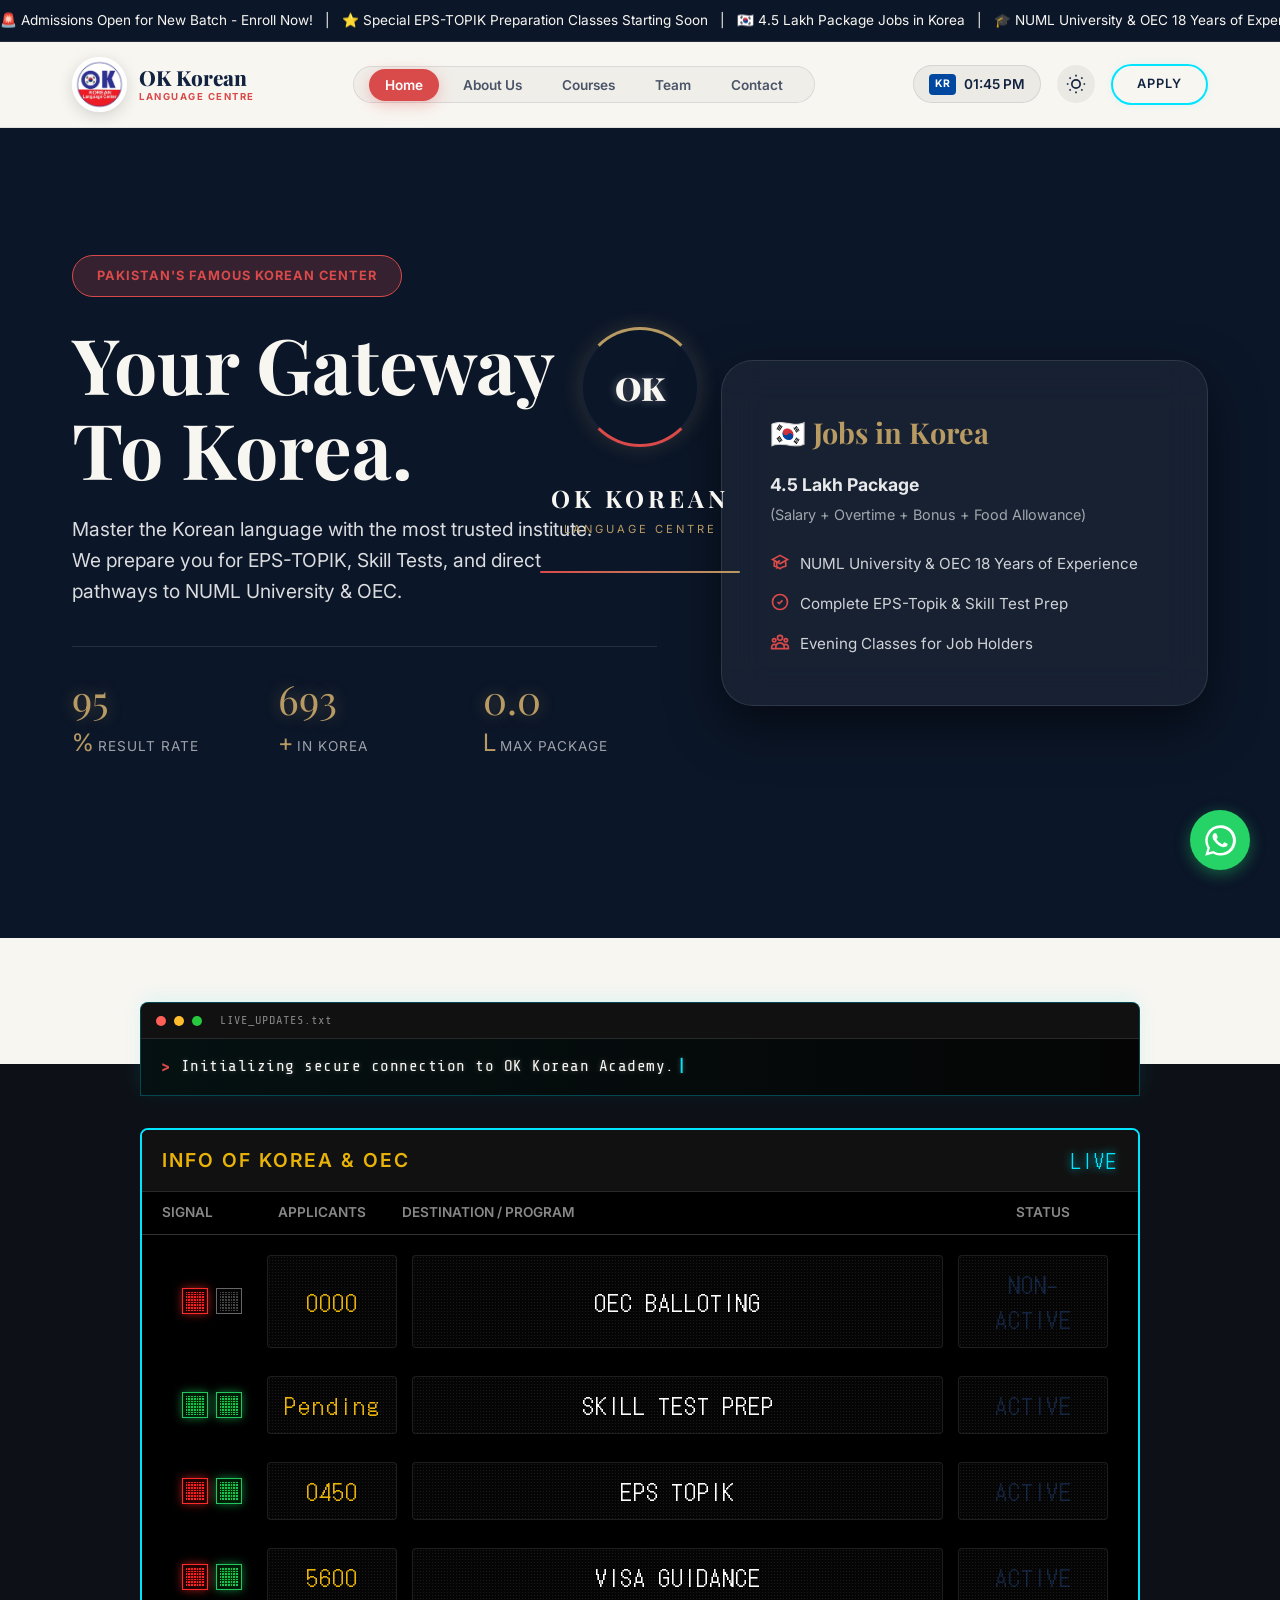
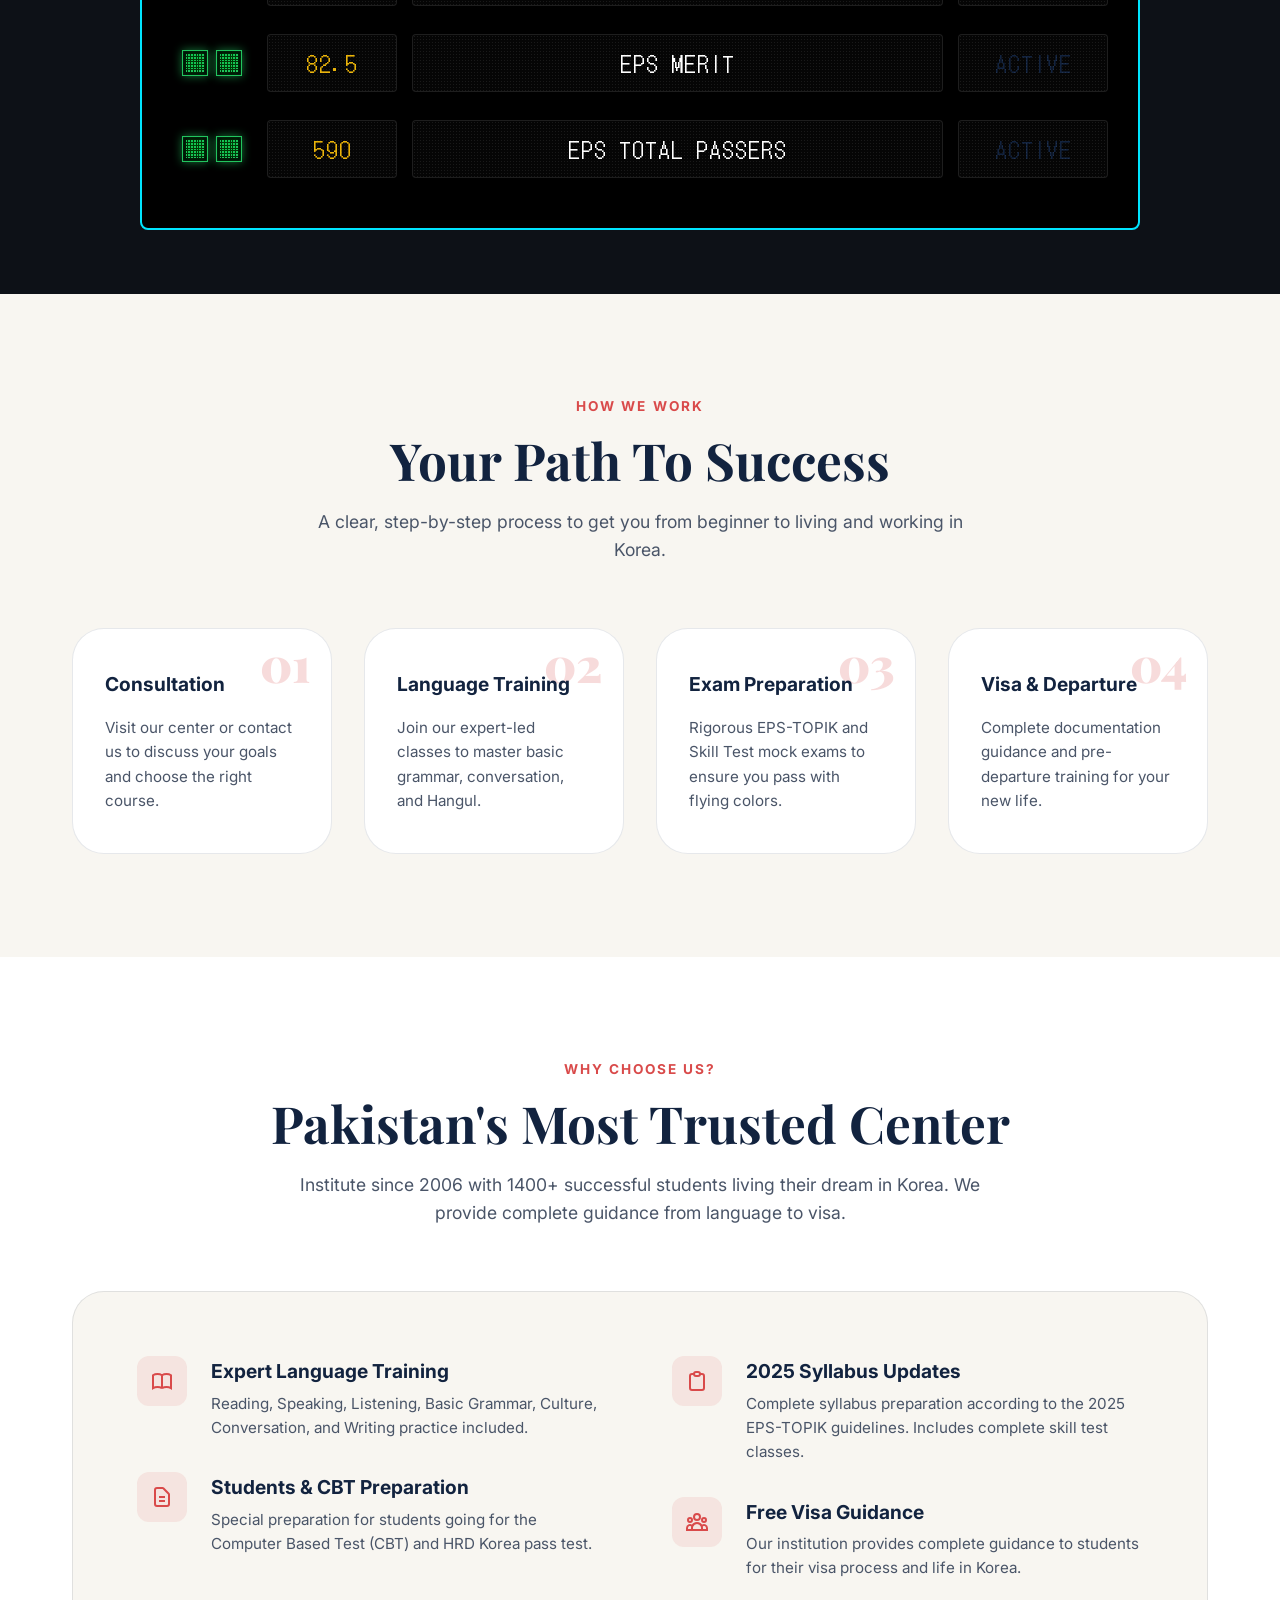
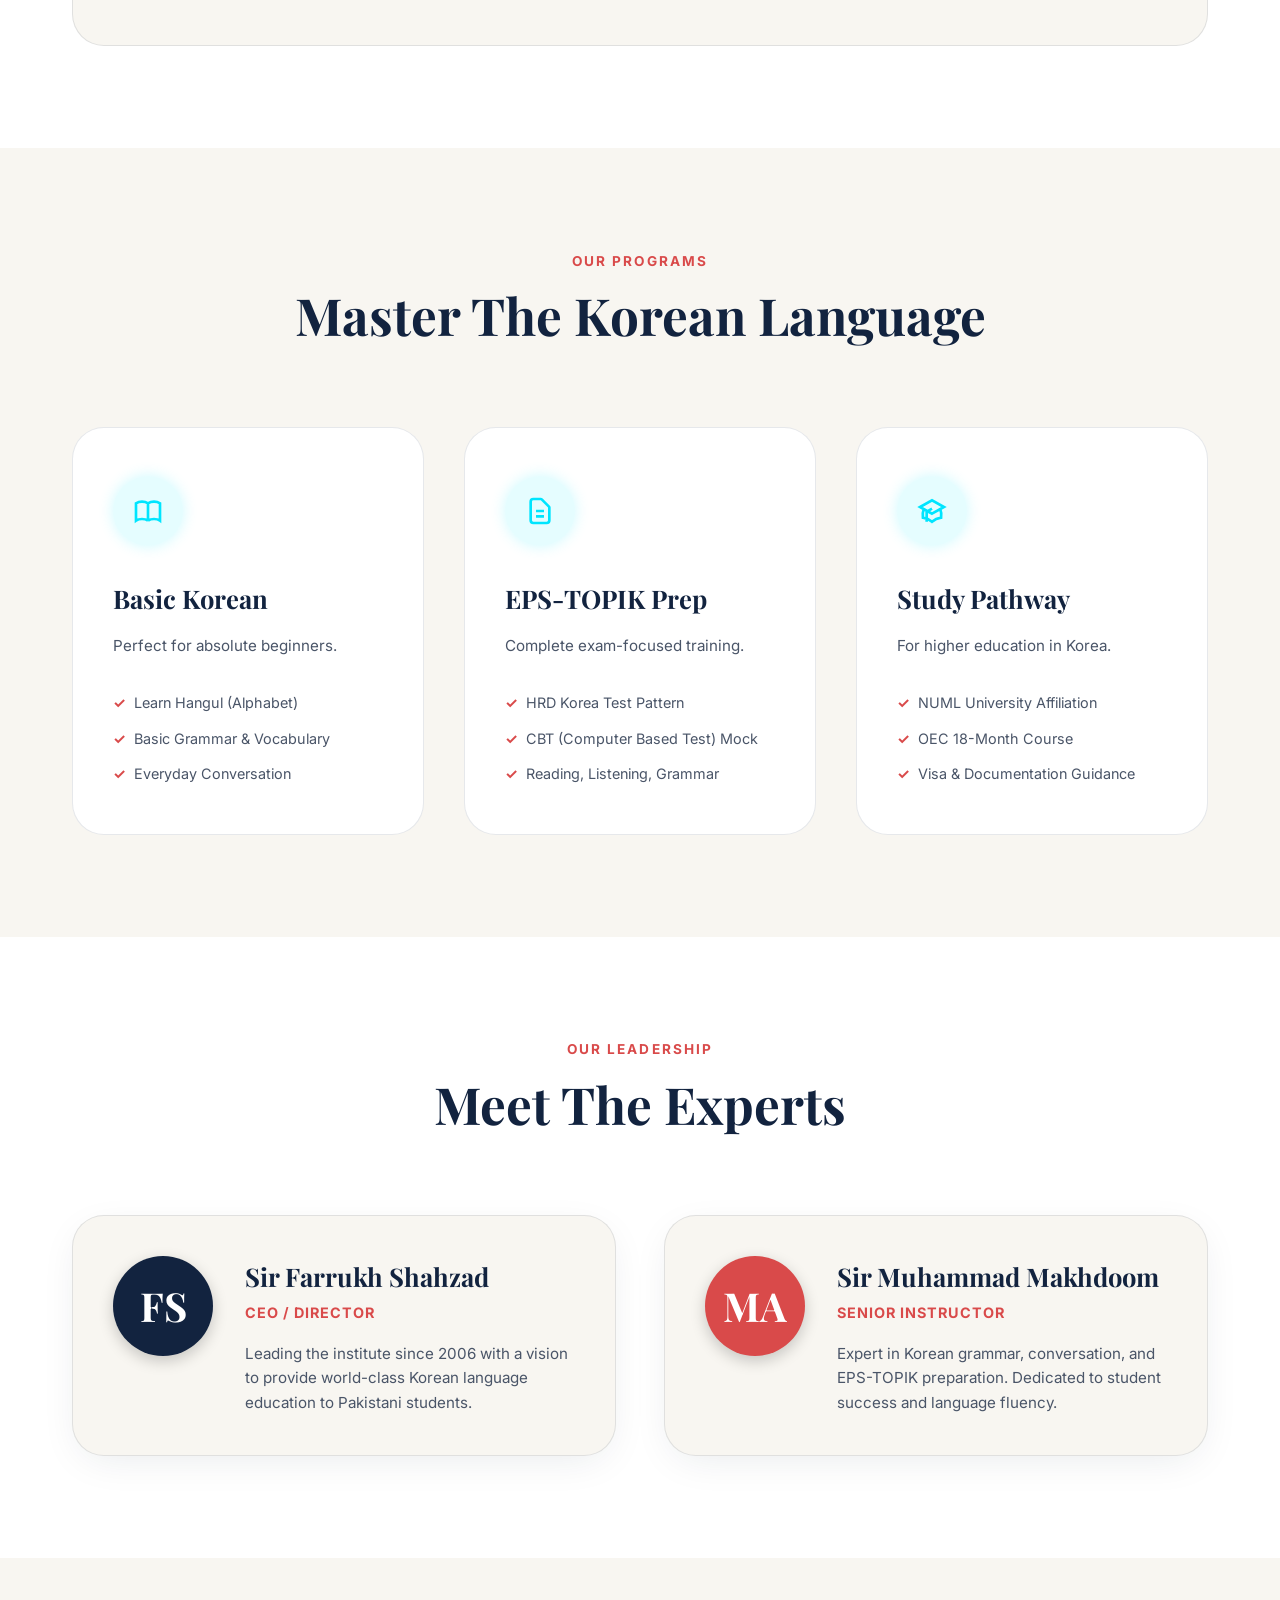
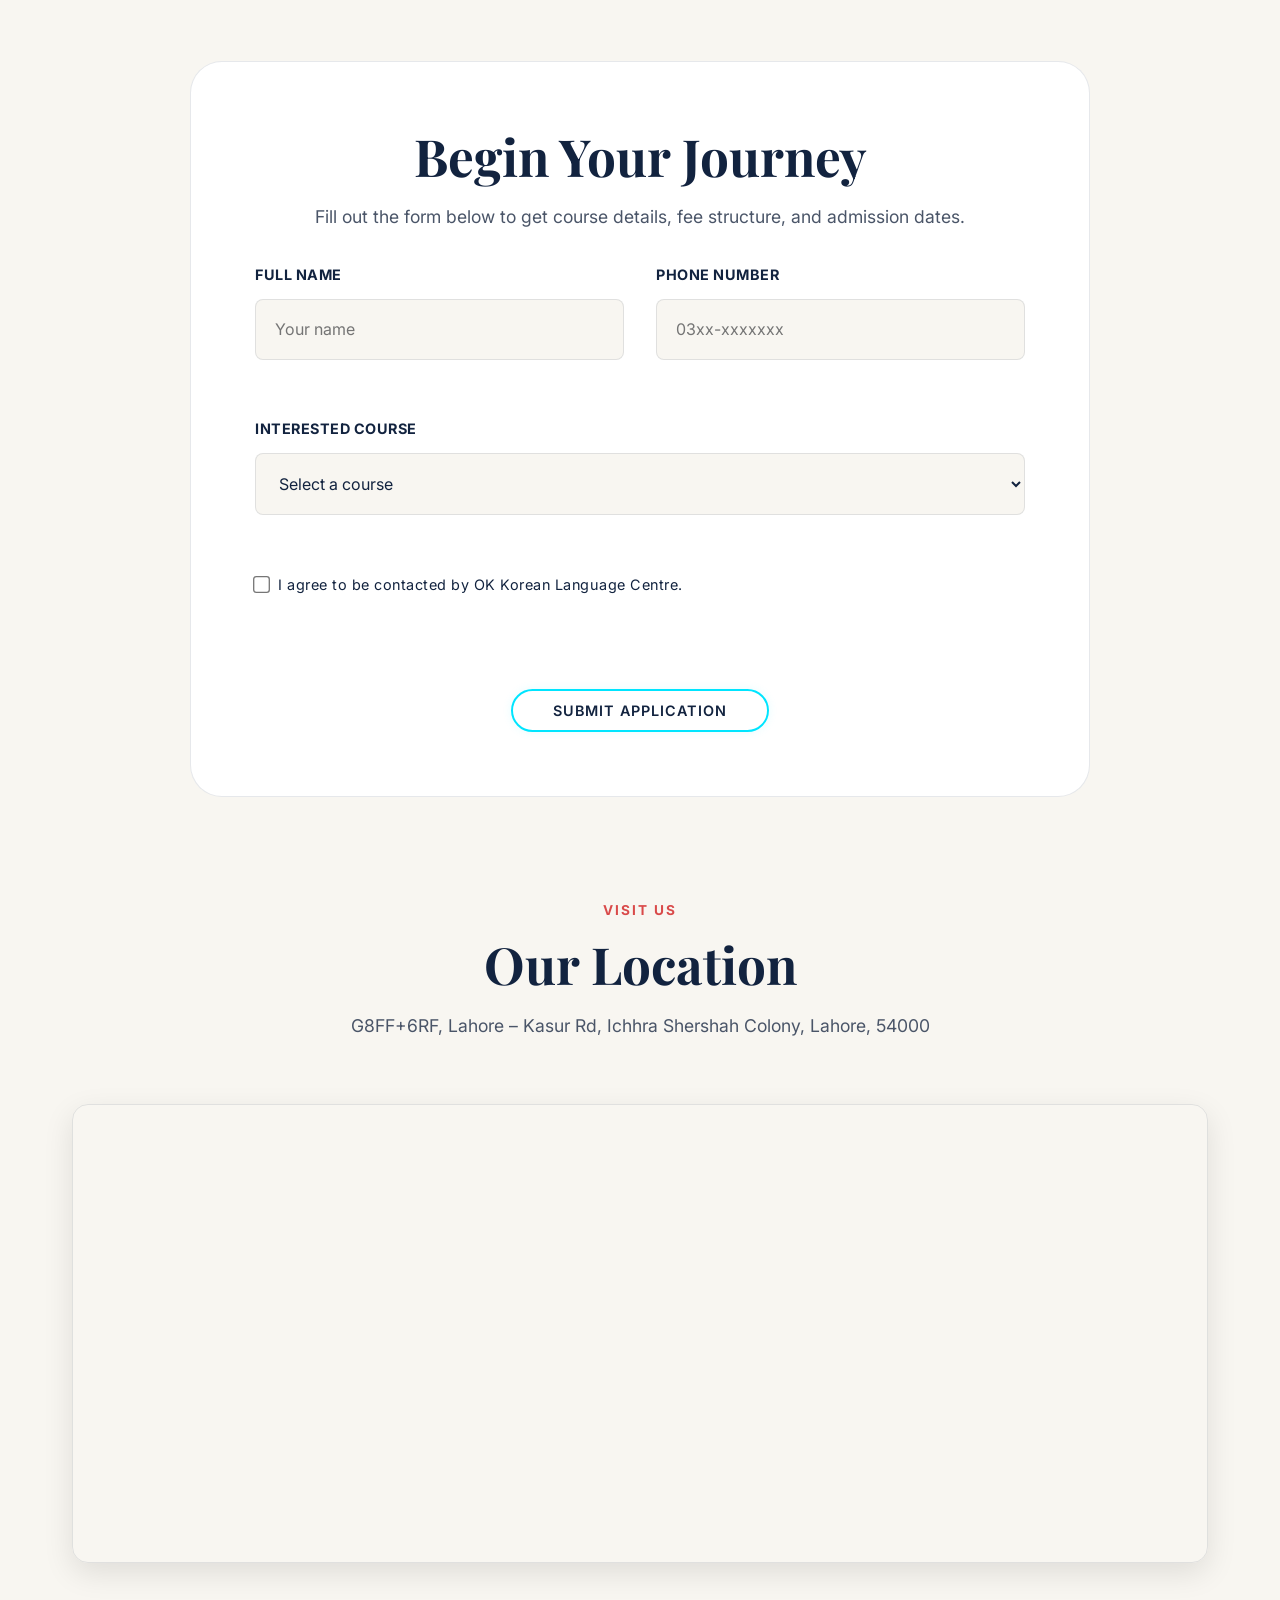
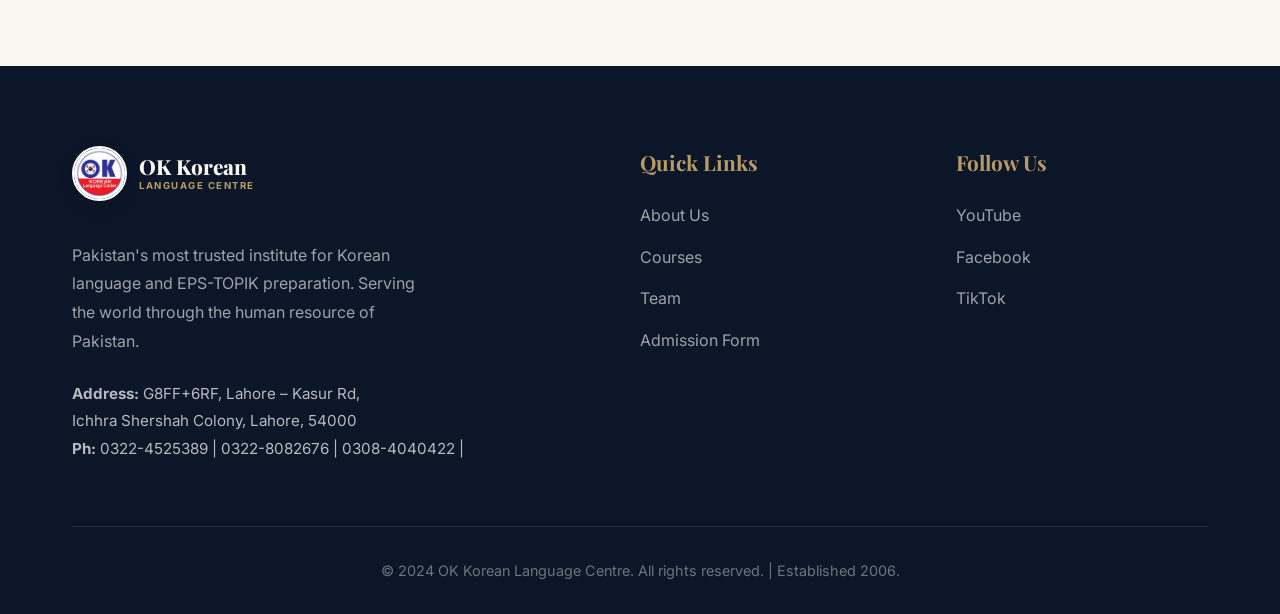
==== commit 6307652d: "Add files via upload" ====
--- a/index.html
+++ b/index.html
@@ -320,6 +320,7 @@
             50% { opacity: 0; }
         }
 
+        /* RESPONSIVE FIXES */
         @media (max-width: 768px) {
             .board-grid, .data-row {
                 grid-template-columns: 50px 90px 1fr 90px;
@@ -333,7 +334,9 @@
             .status-col { font-size: 0.85rem; }
             .board-header h1 { font-size: 1rem; }
             .dot-matrix-header { font-size: 0.9rem; }
-            .board-body { padding-bottom: 100px; }
+            
+            /* Yahan humne extra space fix ki hai */
+            .board-body { padding-bottom: 0px !important; } 
             
             .typewriter-notice-wrapper {
                 width: 95%;
@@ -891,7 +894,6 @@
                     const row = data[key];
                     let statusClass = row.status === 'ACTIVE' ? 'status-active' : 'status-non-active';
                     
-                    // Yahan humne 144 dots generate karne ka code add kiya hai
                     let dotsHtml = Array(144).fill('<div class="dot"></div>').join('');
                     let ledHtml = '';
                     
